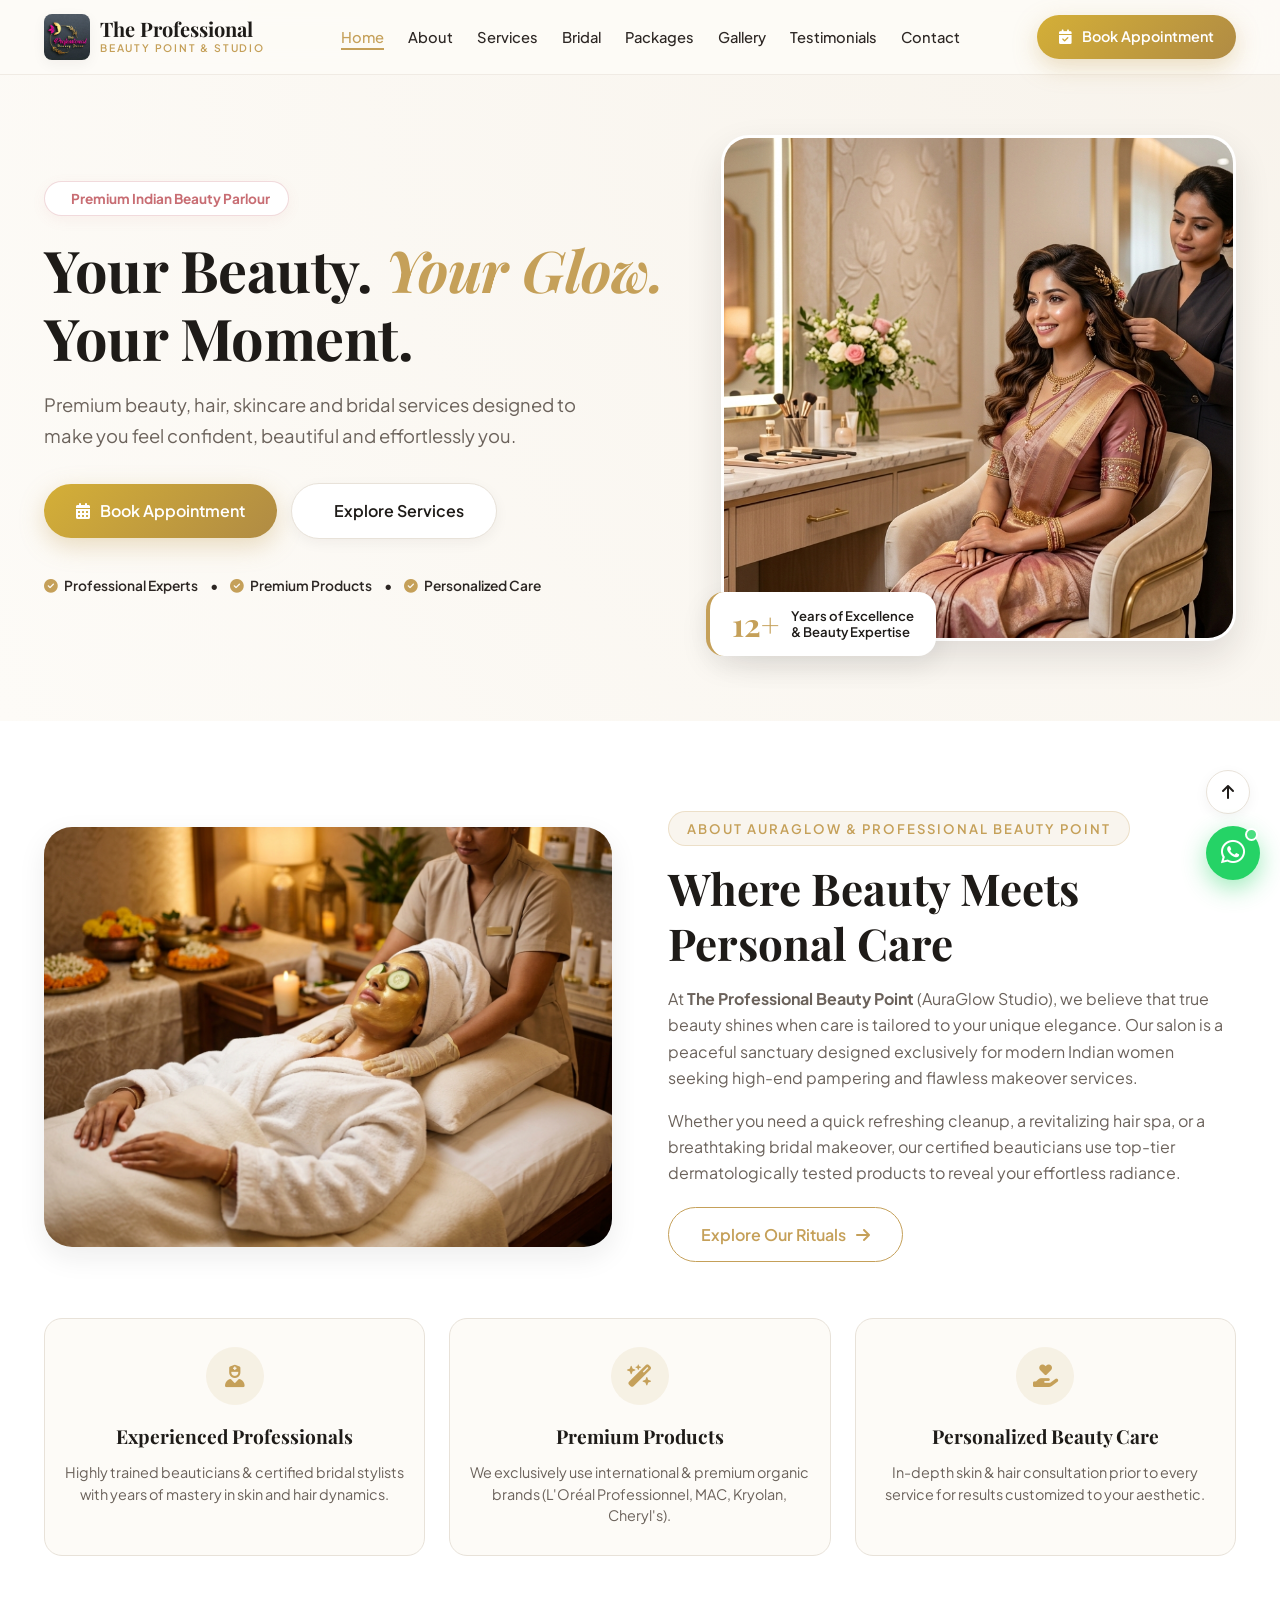
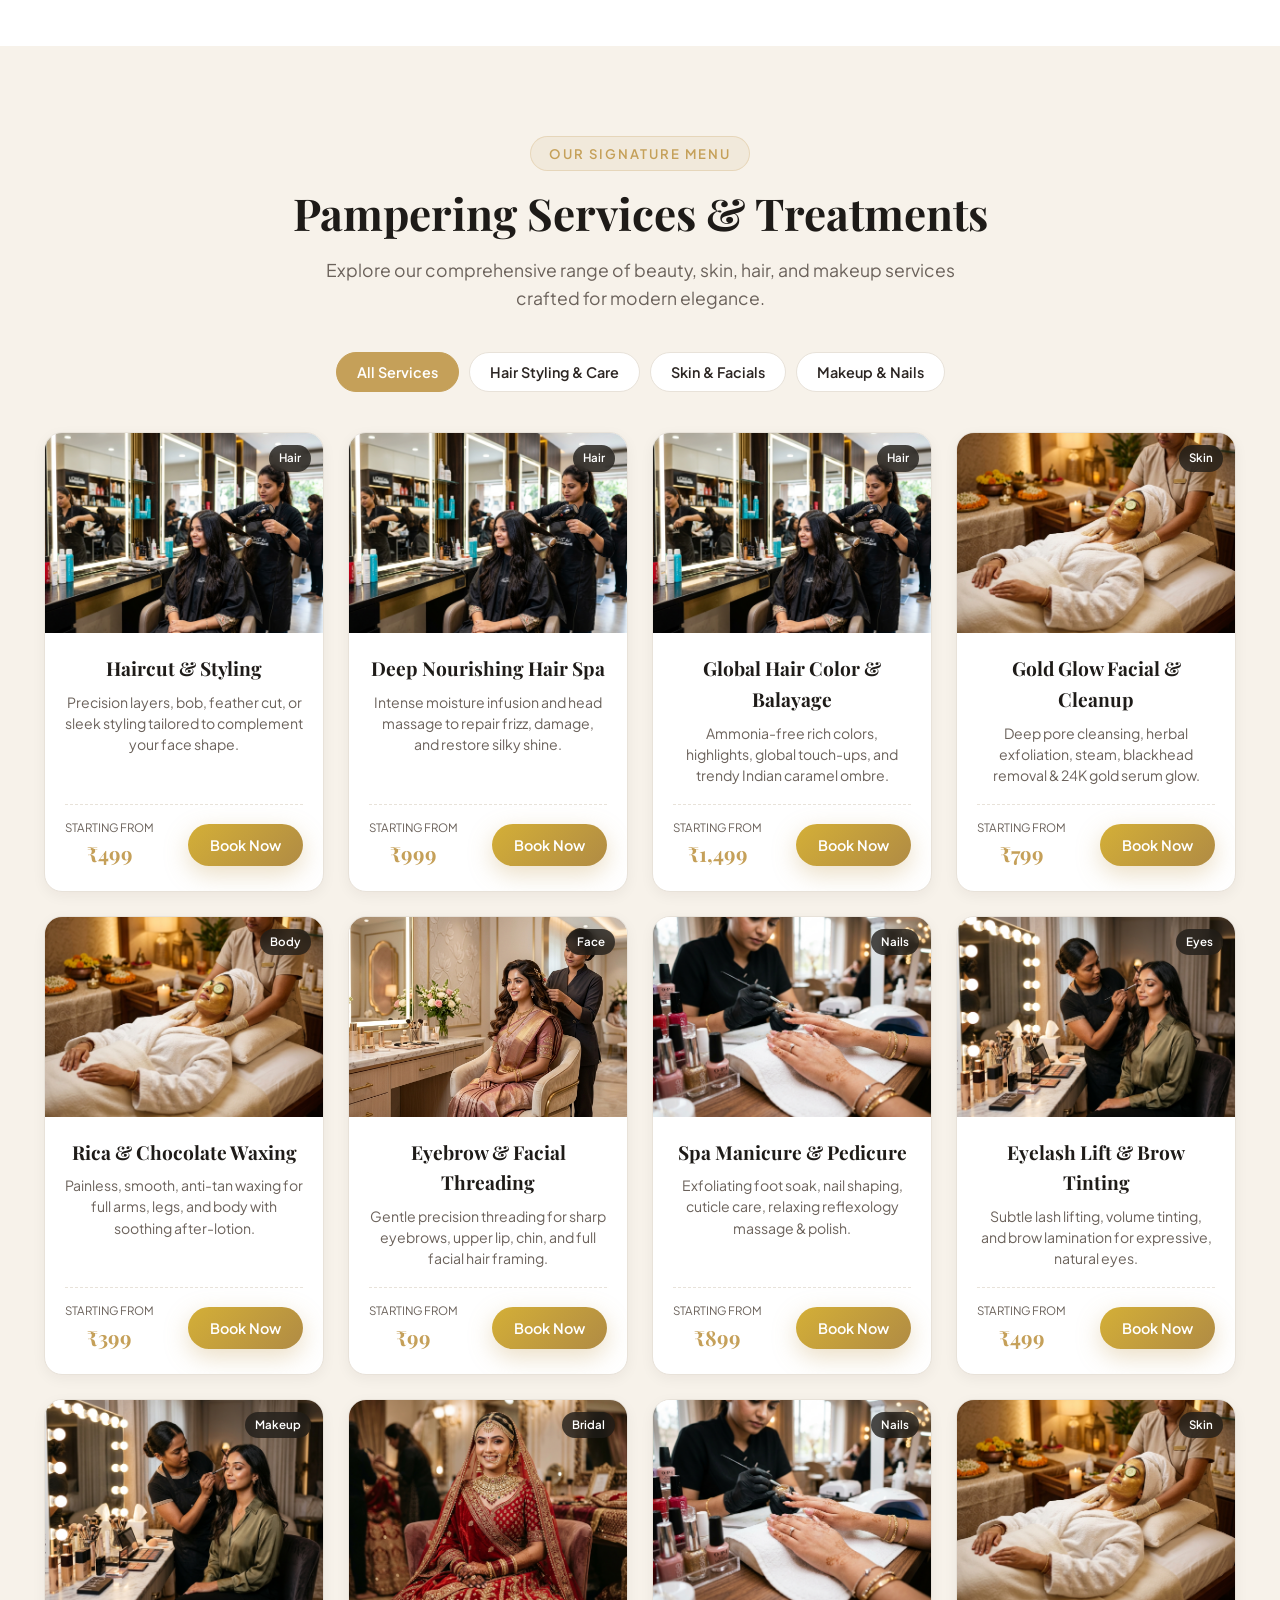
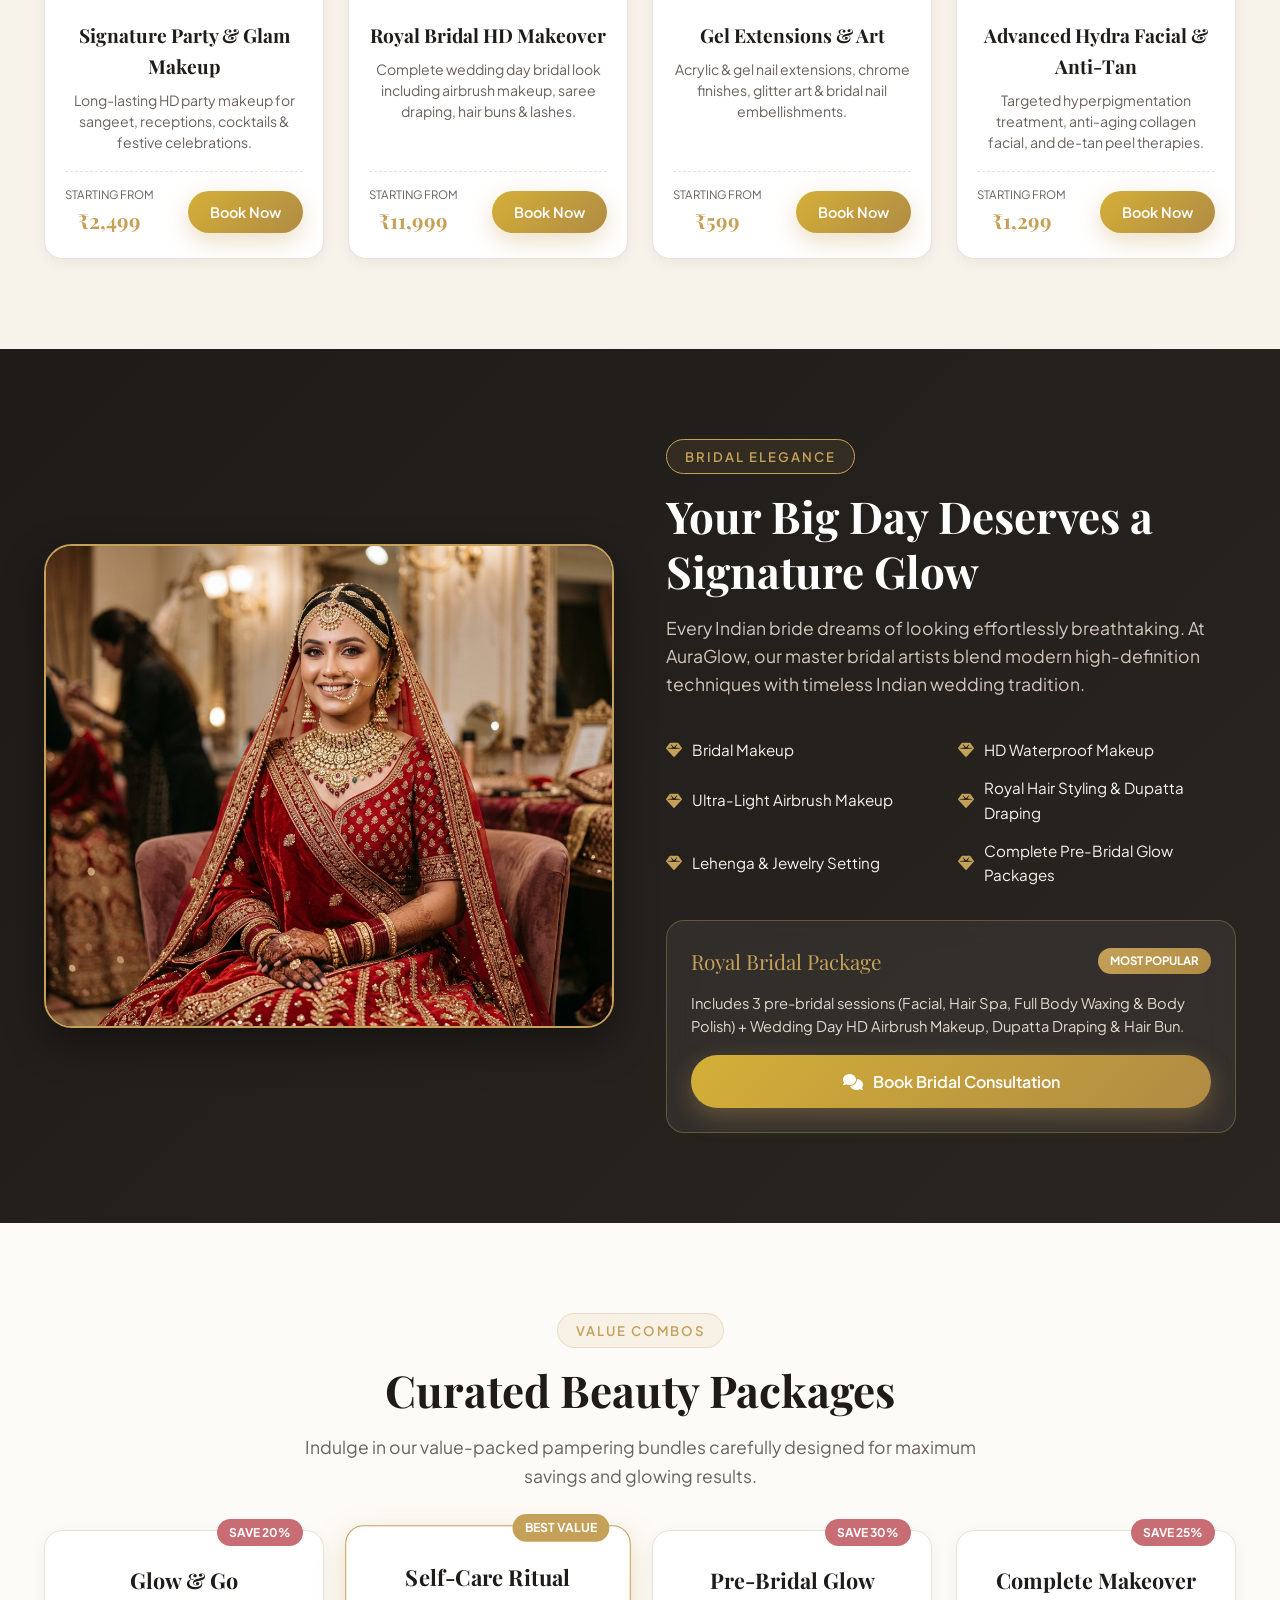
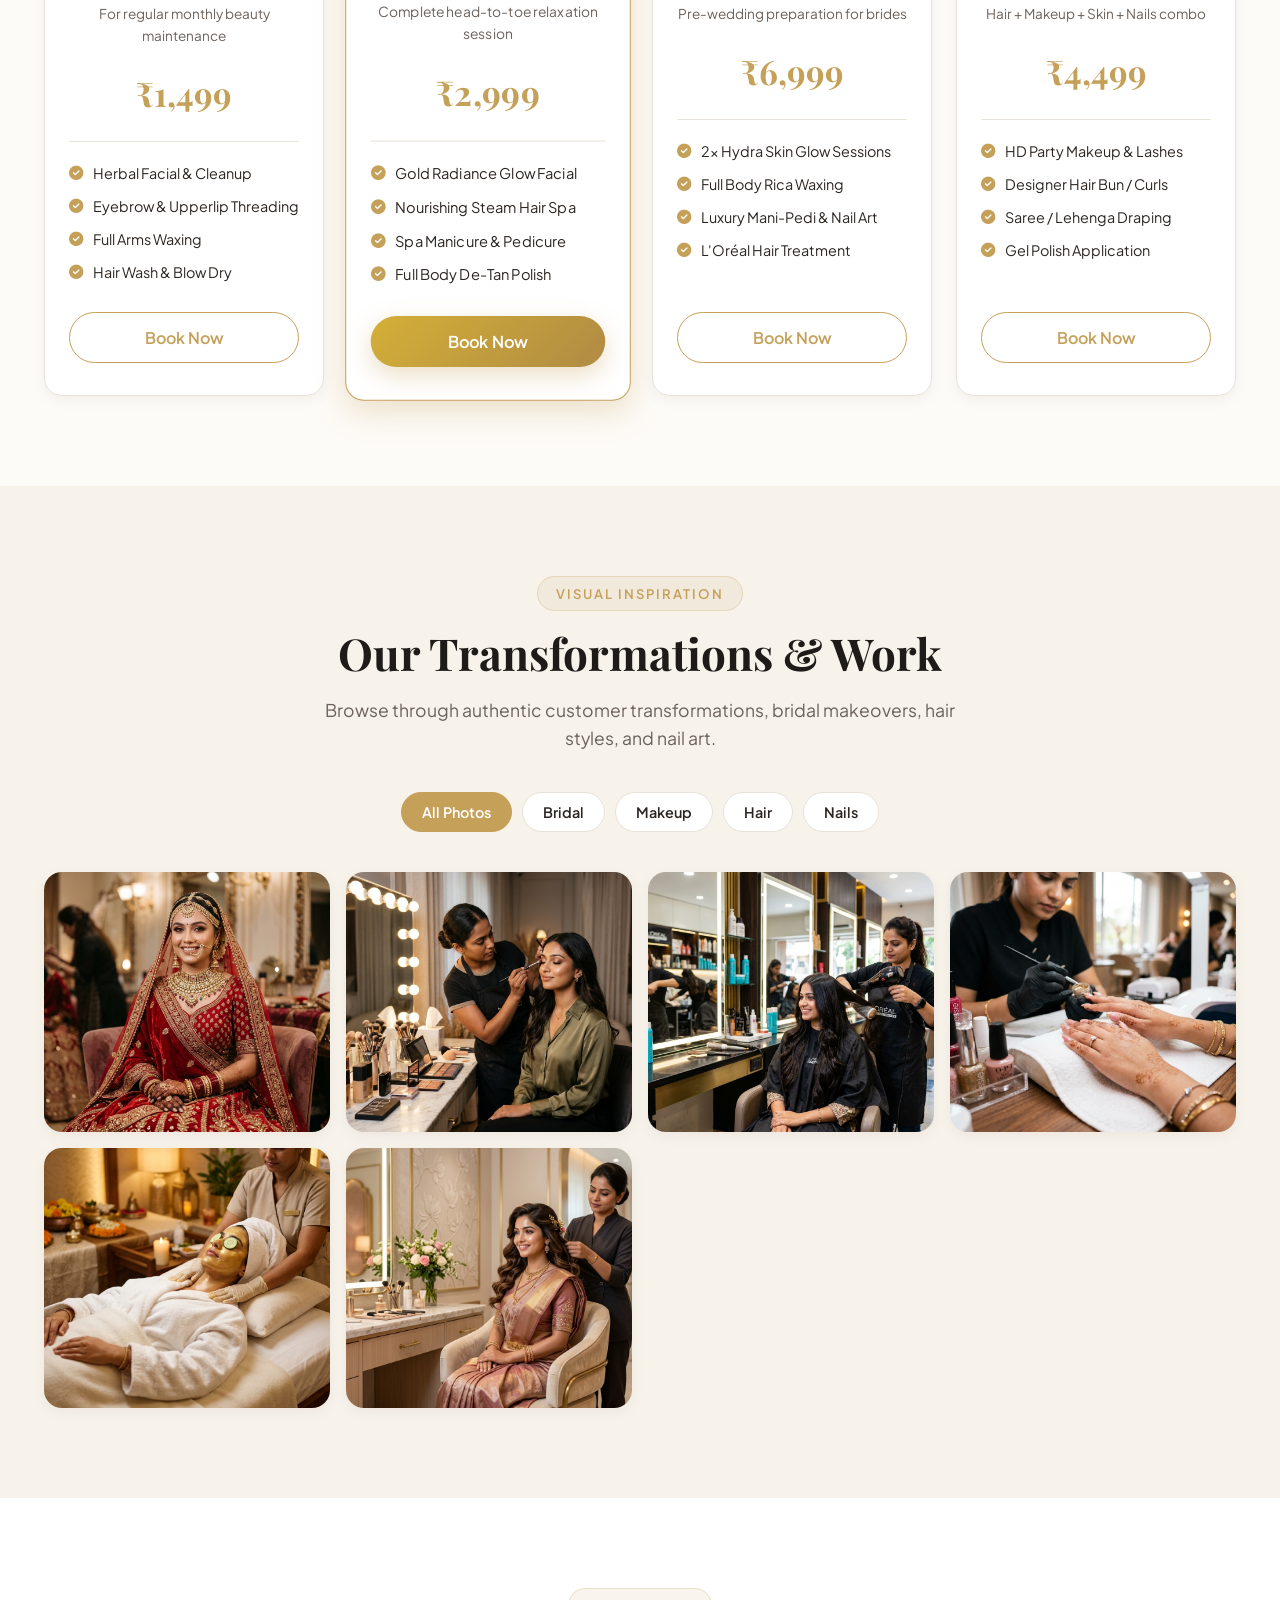
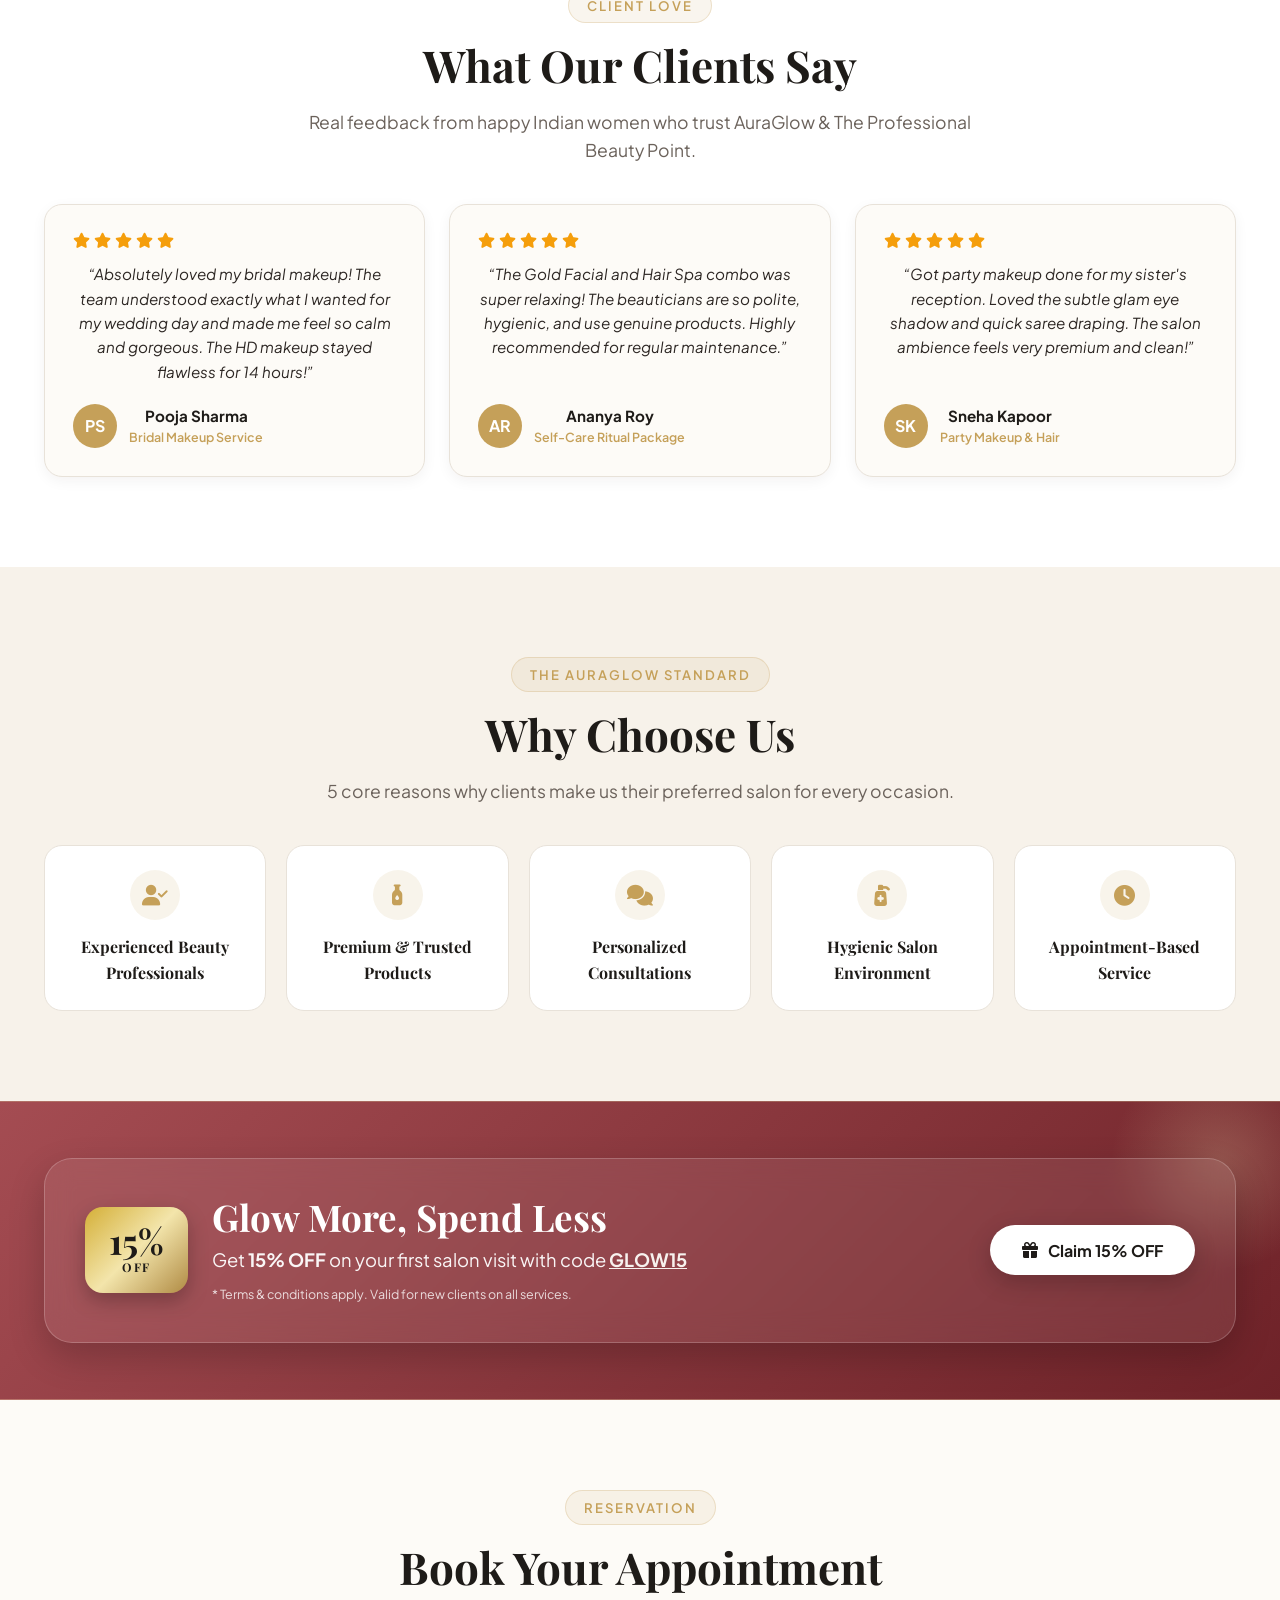
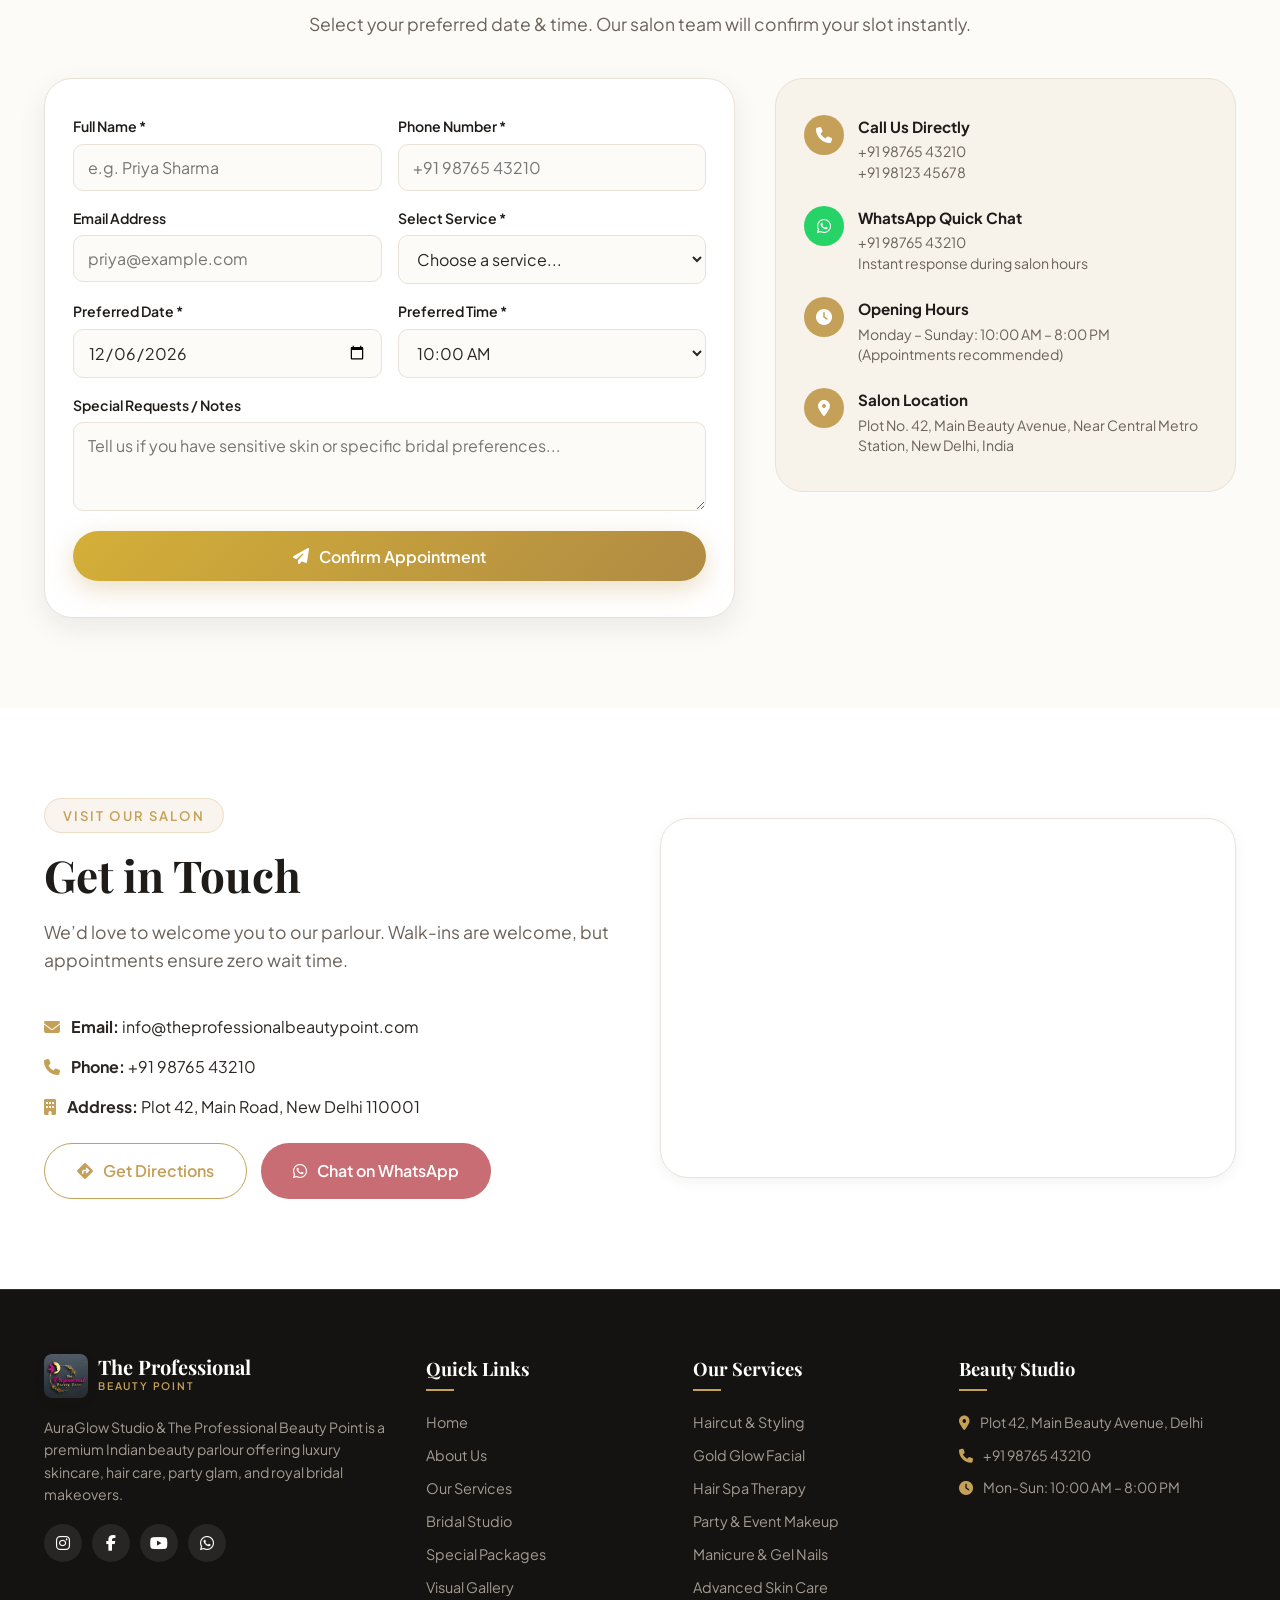
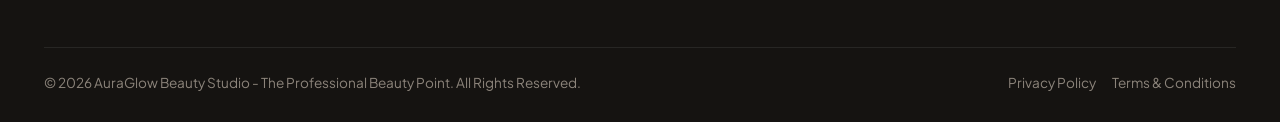
==== index.html @ 7eec75c8 "first commit" ====
<!DOCTYPE html>
<html lang="en">
<head>
  <meta charset="UTF-8">
  <meta name="viewport" content="width=device-width, initial-scale=1.0, maximum-scale=5.0">
  <title>AuraGlow | The Professional Beauty Point - Premium Indian Beauty Parlour & Salon</title>
  <meta name="description" content="AuraGlow Beauty Studio - The Professional Beauty Point offers luxury hair, skin, facial, makeup, and bridal beauty services for Indian women. Book your appointment today.">
  
  <!-- Favicon -->
  <link rel="icon" type="image/jpeg" href="assets/images/logo.jpg">
  
  <!-- FontAwesome Icons -->
  <link rel="stylesheet" href="https://cdnjs.cloudflare.com/ajax/libs/font-awesome/6.4.0/css/all.min.css">
  
  <!-- Custom Stylesheet -->
  <link rel="stylesheet" href="css/style.css">
</head>
<body>

  <!-- ==========================================================================
       HEADER & NAVIGATION
       ========================================================================== -->
  <header class="header">
    <div class="container navbar">
      <!-- Brand Logo & Title -->
      <a href="#home" class="brand-logo-wrapper">
        <img src="assets/images/logo.jpg" alt="The Professional Beauty Point Logo" class="logo-img">
        <div class="brand-text">
          <span class="brand-title">The Professional</span>
          <span class="brand-subtitle">BEAUTY POINT & STUDIO</span>
        </div>
      </a>

      <!-- Desktop Nav Links -->
      <nav>
        <ul class="nav-links">
          <li><a href="#home" class="nav-link active">Home</a></li>
          <li><a href="#about" class="nav-link">About</a></li>
          <li><a href="#services" class="nav-link">Services</a></li>
          <li><a href="#bridal" class="nav-link">Bridal</a></li>
          <li><a href="#packages" class="nav-link">Packages</a></li>
          <li><a href="#gallery" class="nav-link">Gallery</a></li>
          <li><a href="#testimonials" class="nav-link">Testimonials</a></li>
          <li><a href="#contact" class="nav-link">Contact</a></li>
        </ul>
      </nav>

      <!-- Primary CTA Button -->
      <div class="header-cta">
        <a href="#booking" class="btn btn-primary btn-sm">
          <i class="fa-solid fa-calendar-check"></i> Book Appointment
        </a>
      </div>

      <!-- Hamburger Button (Mobile) -->
      <button class="hamburger-btn" aria-label="Toggle Navigation">
        <i class="fa-solid fa-bars"></i>
      </button>
    </div>
  </header>

  <!-- Mobile Navigation Drawer -->
  <div class="mobile-nav-overlay"></div>
  <div class="mobile-nav-drawer">
    <div>
      <div class="mobile-drawer-header">
        <div class="brand-logo-wrapper">
          <img src="assets/images/logo.jpg" alt="Logo" class="logo-img" style="height: 38px;">
          <div class="brand-text">
            <span class="brand-title" style="font-size: 1.1rem;">The Professional</span>
            <span class="brand-subtitle">BEAUTY POINT</span>
          </div>
        </div>
        <button class="mobile-close-btn">&times;</button>
      </div>

      <nav class="mobile-nav-links">
        <a href="#home" class="mobile-nav-link"><i class="fa-solid fa-house"></i> Home</a>
        <a href="#about" class="mobile-nav-link"><i class="fa-solid fa-heart"></i> About Us</a>
        <a href="#services" class="mobile-nav-link"><i class="fa-solid fa-spa"></i> Services</a>
        <a href="#bridal" class="mobile-nav-link"><i class="fa-solid fa-crown"></i> Bridal Studio</a>
        <a href="#packages" class="mobile-nav-link"><i class="fa-solid fa-gift"></i> Packages</a>
        <a href="#gallery" class="mobile-nav-link"><i class="fa-solid fa-images"></i> Gallery</a>
        <a href="#testimonials" class="mobile-nav-link"><i class="fa-solid fa-star"></i> Reviews</a>
        <a href="#contact" class="mobile-nav-link"><i class="fa-solid fa-location-dot"></i> Contact Us</a>
      </nav>
    </div>

    <div style="margin-top: 24px;">
      <a href="#booking" class="btn btn-primary btn-full">
        <i class="fa-solid fa-calendar-check"></i> Book Appointment
      </a>
    </div>
  </div>

  <!-- ==========================================================================
       HERO BANNER SECTION (LUXURY MOBILE OPTIMIZED)
       ========================================================================== -->
  <section id="home" class="hero-section">
    <div class="container">
      <div class="hero-grid">
        <div class="hero-content">
          <div class="hero-badge">
            <i class="fa-solid fa-sparkles"></i> Premium Indian Beauty Parlour
          </div>
          <h1 class="hero-title">
            Your Beauty. <span>Your Glow.</span> Your Moment.
          </h1>
          <p class="hero-subheading">
            Premium beauty, hair, skincare and bridal services designed to make you feel confident, beautiful and effortlessly you.
          </p>
          
          <div class="hero-cta-group">
            <a href="#booking" class="btn btn-primary">
              <i class="fa-solid fa-calendar-alt"></i> Book Appointment
            </a>
            <a href="#services" class="btn btn-secondary">
              <i class="fa-solid fa-sparkles"></i> Explore Services
            </a>
          </div>

          <div class="trust-line">
            <span><i class="fa-solid fa-circle-check trust-icon"></i> Professional Experts</span>
            <span class="dot-separator">•</span>
            <span><i class="fa-solid fa-circle-check trust-icon"></i> Premium Products</span>
            <span class="dot-separator">•</span>
            <span><i class="fa-solid fa-circle-check trust-icon"></i> Personalized Care</span>
          </div>
        </div>

        <div class="hero-image-wrapper">
          <div class="hero-img-card">
            <img src="assets/images/hero-bg.jpg" alt="Indian Beauty Studio Salon Treatment">
          </div>
          <div class="floating-experience-badge">
            <span class="exp-number">12+</span>
            <span class="exp-text">Years of Excellence<br>& Beauty Expertise</span>
          </div>
        </div>
      </div>
    </div>
  </section>

  <!-- ==========================================================================
       ABOUT SECTION
       ========================================================================== -->
  <section id="about" class="about-section section-padding">
    <div class="container">
      <div class="about-grid">
        <div class="about-img-box">
          <img src="assets/images/service-facial.jpg" alt="AuraGlow Beauty Treatment">
        </div>
        <div class="about-content">
          <span class="section-tag">About AuraGlow & Professional Beauty Point</span>
          <h2 class="section-title">Where Beauty Meets Personal Care</h2>
          <p>
            At <strong>The Professional Beauty Point</strong> (AuraGlow Studio), we believe that true beauty shines when care is tailored to your unique elegance. Our salon is a peaceful sanctuary designed exclusively for modern Indian women seeking high-end pampering and flawless makeover services.
          </p>
          <p>
            Whether you need a quick refreshing cleanup, a revitalizing hair spa, or a breathtaking bridal makeover, our certified beauticians use top-tier dermatologically tested products to reveal your effortless radiance.
          </p>
          <div style="margin-top: 20px;">
            <a href="#services" class="btn btn-outline-gold">
              Explore Our Rituals <i class="fa-solid fa-arrow-right"></i>
            </a>
          </div>
        </div>
      </div>

      <!-- 3 Feature Cards -->
      <div class="feature-cards-grid">
        <div class="feature-card">
          <div class="feature-icon-wrapper">
            <i class="fa-solid fa-user-nurse"></i>
          </div>
          <h3>Experienced Professionals</h3>
          <p>Highly trained beauticians & certified bridal stylists with years of mastery in skin and hair dynamics.</p>
        </div>

        <div class="feature-card">
          <div class="feature-icon-wrapper">
            <i class="fa-solid fa-wand-magic-sparkles"></i>
          </div>
          <h3>Premium Products</h3>
          <p>We exclusively use international & premium organic brands (L'Oréal Professionnel, MAC, Kryolan, Cheryl's).</p>
        </div>

        <div class="feature-card">
          <div class="feature-icon-wrapper">
            <i class="fa-solid fa-hand-holding-heart"></i>
          </div>
          <h3>Personalized Beauty Care</h3>
          <p>In-depth skin & hair consultation prior to every service for results customized to your aesthetic.</p>
        </div>
      </div>
    </div>
  </section>

  <!-- ==========================================================================
       SERVICES SECTION
       ========================================================================== -->
  <section id="services" class="services-section section-padding">
    <div class="container text-center">
      <span class="section-tag">Our Signature Menu</span>
      <h2 class="section-title">Pampering Services & Treatments</h2>
      <p class="section-subtitle">
        Explore our comprehensive range of beauty, skin, hair, and makeup services crafted for modern elegance.
      </p>

      <!-- Category Filter Buttons -->
      <div class="filter-tab-bar">
        <button class="filter-btn active" data-filter="all">All Services</button>
        <button class="filter-btn" data-filter="hair">Hair Styling & Care</button>
        <button class="filter-btn" data-filter="skin">Skin & Facials</button>
        <button class="filter-btn" data-filter="makeup">Makeup & Nails</button>
      </div>

      <!-- Services Grid -->
      <div class="services-grid">
        <!-- 1. Haircut & Styling -->
        <div class="service-card" data-category="hair">
          <div class="service-img-wrapper">
            <img src="assets/images/service-hair.jpg" alt="Haircut & Styling">
            <span class="service-tag-badge">Hair</span>
          </div>
          <div class="service-content">
            <h3 class="service-title">Haircut & Styling</h3>
            <p class="service-desc">Precision layers, bob, feather cut, or sleek styling tailored to complement your face shape.</p>
            <div class="service-footer">
              <div class="service-price">
                <span class="price-label">Starting From</span>
                <span class="price-val">₹499</span>
              </div>
              <button class="btn btn-primary btn-sm service-book-btn" data-service-name="Haircut & Styling">Book Now</button>
            </div>
          </div>
        </div>

        <!-- 2. Hair Spa -->
        <div class="service-card" data-category="hair">
          <div class="service-img-wrapper">
            <img src="assets/images/service-hair.jpg" alt="Hair Spa">
            <span class="service-tag-badge">Hair</span>
          </div>
          <div class="service-content">
            <h3 class="service-title">Deep Nourishing Hair Spa</h3>
            <p class="service-desc">Intense moisture infusion and head massage to repair frizz, damage, and restore silky shine.</p>
            <div class="service-footer">
              <div class="service-price">
                <span class="price-label">Starting From</span>
                <span class="price-val">₹999</span>
              </div>
              <button class="btn btn-primary btn-sm service-book-btn" data-service-name="Hair Spa">Book Now</button>
            </div>
          </div>
        </div>

        <!-- 3. Hair Color -->
        <div class="service-card" data-category="hair">
          <div class="service-img-wrapper">
            <img src="assets/images/service-hair.jpg" alt="Hair Color">
            <span class="service-tag-badge">Hair</span>
          </div>
          <div class="service-content">
            <h3 class="service-title">Global Hair Color & Balayage</h3>
            <p class="service-desc">Ammonia-free rich colors, highlights, global touch-ups, and trendy Indian caramel ombre.</p>
            <div class="service-footer">
              <div class="service-price">
                <span class="price-label">Starting From</span>
                <span class="price-val">₹1,499</span>
              </div>
              <button class="btn btn-primary btn-sm service-book-btn" data-service-name="Hair Color">Book Now</button>
            </div>
          </div>
        </div>

        <!-- 4. Facial & Cleanup -->
        <div class="service-card" data-category="skin">
          <div class="service-img-wrapper">
            <img src="assets/images/service-facial.jpg" alt="Facial & Cleanup">
            <span class="service-tag-badge">Skin</span>
          </div>
          <div class="service-content">
            <h3 class="service-title">Gold Glow Facial & Cleanup</h3>
            <p class="service-desc">Deep pore cleansing, herbal exfoliation, steam, blackhead removal & 24K gold serum glow.</p>
            <div class="service-footer">
              <div class="service-price">
                <span class="price-label">Starting From</span>
                <span class="price-val">₹799</span>
              </div>
              <button class="btn btn-primary btn-sm service-book-btn" data-service-name="Facial & Cleanup">Book Now</button>
            </div>
          </div>
        </div>

        <!-- 5. Waxing -->
        <div class="service-card" data-category="skin">
          <div class="service-img-wrapper">
            <img src="assets/images/service-facial.jpg" alt="Smooth Waxing">
            <span class="service-tag-badge">Body</span>
          </div>
          <div class="service-content">
            <h3 class="service-title">Rica & Chocolate Waxing</h3>
            <p class="service-desc">Painless, smooth, anti-tan waxing for full arms, legs, and body with soothing after-lotion.</p>
            <div class="service-footer">
              <div class="service-price">
                <span class="price-label">Starting From</span>
                <span class="price-val">₹399</span>
              </div>
              <button class="btn btn-primary btn-sm service-book-btn" data-service-name="Waxing">Book Now</button>
            </div>
          </div>
        </div>

        <!-- 6. Threading -->
        <div class="service-card" data-category="skin">
          <div class="service-img-wrapper">
            <img src="assets/images/hero-bg.jpg" alt="Eyebrow Threading">
            <span class="service-tag-badge">Face</span>
          </div>
          <div class="service-content">
            <h3 class="service-title">Eyebrow & Facial Threading</h3>
            <p class="service-desc">Gentle precision threading for sharp eyebrows, upper lip, chin, and full facial hair framing.</p>
            <div class="service-footer">
              <div class="service-price">
                <span class="price-label">Starting From</span>
                <span class="price-val">₹99</span>
              </div>
              <button class="btn btn-primary btn-sm service-book-btn" data-service-name="Threading">Book Now</button>
            </div>
          </div>
        </div>

        <!-- 7. Manicure & Pedicure -->
        <div class="service-card" data-category="makeup">
          <div class="service-img-wrapper">
            <img src="assets/images/service-nails.jpg" alt="Manicure & Pedicure">
            <span class="service-tag-badge">Nails</span>
          </div>
          <div class="service-content">
            <h3 class="service-title">Spa Manicure & Pedicure</h3>
            <p class="service-desc">Exfoliating foot soak, nail shaping, cuticle care, relaxing reflexology massage & polish.</p>
            <div class="service-footer">
              <div class="service-price">
                <span class="price-label">Starting From</span>
                <span class="price-val">₹899</span>
              </div>
              <button class="btn btn-primary btn-sm service-book-btn" data-service-name="Manicure & Pedicure">Book Now</button>
            </div>
          </div>
        </div>

        <!-- 8. Eyelash & Brow Services -->
        <div class="service-card" data-category="makeup">
          <div class="service-img-wrapper">
            <img src="assets/images/service-makeup.jpg" alt="Eyelash & Brow Services">
            <span class="service-tag-badge">Eyes</span>
          </div>
          <div class="service-content">
            <h3 class="service-title">Eyelash Lift & Brow Tinting</h3>
            <p class="service-desc">Subtle lash lifting, volume tinting, and brow lamination for expressive, natural eyes.</p>
            <div class="service-footer">
              <div class="service-price">
                <span class="price-label">Starting From</span>
                <span class="price-val">₹499</span>
              </div>
              <button class="btn btn-primary btn-sm service-book-btn" data-service-name="Eyelash & Brow Services">Book Now</button>
            </div>
          </div>
        </div>

        <!-- 9. Party Makeup -->
        <div class="service-card" data-category="makeup">
          <div class="service-img-wrapper">
            <img src="assets/images/service-makeup.jpg" alt="Party Makeup">
            <span class="service-tag-badge">Makeup</span>
          </div>
          <div class="service-content">
            <h3 class="service-title">Signature Party & Glam Makeup</h3>
            <p class="service-desc">Long-lasting HD party makeup for sangeet, receptions, cocktails & festive celebrations.</p>
            <div class="service-footer">
              <div class="service-price">
                <span class="price-label">Starting From</span>
                <span class="price-val">₹2,499</span>
              </div>
              <button class="btn btn-primary btn-sm service-book-btn" data-service-name="Party Makeup">Book Now</button>
            </div>
          </div>
        </div>

        <!-- 10. Bridal Makeup -->
        <div class="service-card" data-category="makeup">
          <div class="service-img-wrapper">
            <img src="assets/images/bridal-main.jpg" alt="Bridal Makeup">
            <span class="service-tag-badge">Bridal</span>
          </div>
          <div class="service-content">
            <h3 class="service-title">Royal Bridal HD Makeover</h3>
            <p class="service-desc">Complete wedding day bridal look including airbrush makeup, saree draping, hair buns & lashes.</p>
            <div class="service-footer">
              <div class="service-price">
                <span class="price-label">Starting From</span>
                <span class="price-val">₹11,999</span>
              </div>
              <button class="btn btn-primary btn-sm service-book-btn" data-service-name="Bridal Makeup">Book Now</button>
            </div>
          </div>
        </div>

        <!-- 11. Nail Care & Extensions -->
        <div class="service-card" data-category="makeup">
          <div class="service-img-wrapper">
            <img src="assets/images/service-nails.jpg" alt="Nail Extensions">
            <span class="service-tag-badge">Nails</span>
          </div>
          <div class="service-content">
            <h3 class="service-title">Gel Extensions & Art</h3>
            <p class="service-desc">Acrylic & gel nail extensions, chrome finishes, glitter art & bridal nail embellishments.</p>
            <div class="service-footer">
              <div class="service-price">
                <span class="price-label">Starting From</span>
                <span class="price-val">₹599</span>
              </div>
              <button class="btn btn-primary btn-sm service-book-btn" data-service-name="Nail Care">Book Now</button>
            </div>
          </div>
        </div>

        <!-- 12. Skin Treatments -->
        <div class="service-card" data-category="skin">
          <div class="service-img-wrapper">
            <img src="assets/images/service-facial.jpg" alt="Advanced Skin Treatments">
            <span class="service-tag-badge">Skin</span>
          </div>
          <div class="service-content">
            <h3 class="service-title">Advanced Hydra Facial & Anti-Tan</h3>
            <p class="service-desc">Targeted hyperpigmentation treatment, anti-aging collagen facial, and de-tan peel therapies.</p>
            <div class="service-footer">
              <div class="service-price">
                <span class="price-label">Starting From</span>
                <span class="price-val">₹1,299</span>
              </div>
              <button class="btn btn-primary btn-sm service-book-btn" data-service-name="Skin Treatments">Book Now</button>
            </div>
          </div>
        </div>

      </div>
    </div>
  </section>

  <!-- ==========================================================================
       BRIDAL SECTION
       ========================================================================== -->
  <section id="bridal" class="bridal-section section-padding">
    <div class="container">
      <div class="bridal-grid">
        <div class="bridal-img-wrapper">
          <img src="assets/images/bridal-main.jpg" alt="Indian Bridal Makeup Expertise">
        </div>

        <div class="bridal-content">
          <span class="section-tag" style="color: var(--champagne-gold); border-color: var(--champagne-gold);">Bridal Elegance</span>
          <h2 class="section-title">Your Big Day Deserves a Signature Glow</h2>
          <p class="section-subtitle" style="margin-left: 0; text-align: left;">
            Every Indian bride dreams of looking effortlessly breathtaking. At AuraGlow, our master bridal artists blend modern high-definition techniques with timeless Indian wedding tradition.
          </p>

          <div class="bridal-list">
            <div class="bridal-item"><i class="fa-solid fa-gem"></i> Bridal Makeup</div>
            <div class="bridal-item"><i class="fa-solid fa-gem"></i> HD Waterproof Makeup</div>
            <div class="bridal-item"><i class="fa-solid fa-gem"></i> Ultra-Light Airbrush Makeup</div>
            <div class="bridal-item"><i class="fa-solid fa-gem"></i> Royal Hair Styling & Dupatta Draping</div>
            <div class="bridal-item"><i class="fa-solid fa-gem"></i> Lehenga & Jewelry Setting</div>
            <div class="bridal-item"><i class="fa-solid fa-gem"></i> Complete Pre-Bridal Glow Packages</div>
          </div>

          <!-- Featured Royal Package Card -->
          <div class="royal-package-card">
            <div class="royal-package-header">
              <span class="royal-package-title">Royal Bridal Package</span>
              <span class="royal-badge">MOST POPULAR</span>
            </div>
            <p style="font-size: 0.92rem; color: #E2D9CF; margin-bottom: 16px;">
              Includes 3 pre-bridal sessions (Facial, Hair Spa, Full Body Waxing & Body Polish) + Wedding Day HD Airbrush Makeup, Dupatta Draping & Hair Bun.
            </p>
            <a href="#booking" class="btn btn-primary btn-full">
              <i class="fa-solid fa-comments"></i> Book Bridal Consultation
            </a>
          </div>
        </div>
      </div>
    </div>
  </section>

  <!-- ==========================================================================
       PACKAGES SECTION
       ========================================================================== -->
  <section id="packages" class="packages-section section-padding">
    <div class="container text-center">
      <span class="section-tag">Value Combos</span>
      <h2 class="section-title">Curated Beauty Packages</h2>
      <p class="section-subtitle">
        Indulge in our value-packed pampering bundles carefully designed for maximum savings and glowing results.
      </p>

      <div class="packages-grid">
        <!-- Package 1: Glow & Go -->
        <div class="package-card">
          <span class="savings-badge">SAVE 20%</span>
          <h3 class="package-name">Glow & Go</h3>
          <p class="package-subtitle">For regular monthly beauty maintenance</p>
          <div class="package-price-box">
            <span class="pkg-price">₹1,499</span>
          </div>
          <ul class="package-features-list">
            <li class="package-feature-item"><i class="fa-solid fa-check-circle"></i> Herbal Facial & Cleanup</li>
            <li class="package-feature-item"><i class="fa-solid fa-check-circle"></i> Eyebrow & Upperlip Threading</li>
            <li class="package-feature-item"><i class="fa-solid fa-check-circle"></i> Full Arms Waxing</li>
            <li class="package-feature-item"><i class="fa-solid fa-check-circle"></i> Hair Wash & Blow Dry</li>
          </ul>
          <button class="btn btn-outline-gold btn-full package-book-btn" data-service-name="Glow & Go Package">Book Now</button>
        </div>

        <!-- Package 2: Self-Care Ritual (Featured) -->
        <div class="package-card featured">
          <span class="savings-badge" style="background: var(--champagne-gold);">BEST VALUE</span>
          <h3 class="package-name">Self-Care Ritual</h3>
          <p class="package-subtitle">Complete head-to-toe relaxation session</p>
          <div class="package-price-box">
            <span class="pkg-price">₹2,999</span>
          </div>
          <ul class="package-features-list">
            <li class="package-feature-item"><i class="fa-solid fa-check-circle"></i> Gold Radiance Glow Facial</li>
            <li class="package-feature-item"><i class="fa-solid fa-check-circle"></i> Nourishing Steam Hair Spa</li>
            <li class="package-feature-item"><i class="fa-solid fa-check-circle"></i> Spa Manicure & Pedicure</li>
            <li class="package-feature-item"><i class="fa-solid fa-check-circle"></i> Full Body De-Tan Polish</li>
          </ul>
          <button class="btn btn-primary btn-full package-book-btn" data-service-name="Self-Care Ritual Package">Book Now</button>
        </div>

        <!-- Package 3: Bridal Glow -->
        <div class="package-card">
          <span class="savings-badge">SAVE 30%</span>
          <h3 class="package-name">Pre-Bridal Glow</h3>
          <p class="package-subtitle">Pre-wedding preparation for brides</p>
          <div class="package-price-box">
            <span class="pkg-price">₹6,999</span>
          </div>
          <ul class="package-features-list">
            <li class="package-feature-item"><i class="fa-solid fa-check-circle"></i> 2x Hydra Skin Glow Sessions</li>
            <li class="package-feature-item"><i class="fa-solid fa-check-circle"></i> Full Body Rica Waxing</li>
            <li class="package-feature-item"><i class="fa-solid fa-check-circle"></i> Luxury Mani-Pedi & Nail Art</li>
            <li class="package-feature-item"><i class="fa-solid fa-check-circle"></i> L'Oréal Hair Treatment</li>
          </ul>
          <button class="btn btn-outline-gold btn-full package-book-btn" data-service-name="Pre-Bridal Glow Package">Book Now</button>
        </div>

        <!-- Package 4: Complete Makeover -->
        <div class="package-card">
          <span class="savings-badge">SAVE 25%</span>
          <h3 class="package-name">Complete Makeover</h3>
          <p class="package-subtitle">Hair + Makeup + Skin + Nails combo</p>
          <div class="package-price-box">
            <span class="pkg-price">₹4,499</span>
          </div>
          <ul class="package-features-list">
            <li class="package-feature-item"><i class="fa-solid fa-check-circle"></i> HD Party Makeup & Lashes</li>
            <li class="package-feature-item"><i class="fa-solid fa-check-circle"></i> Designer Hair Bun / Curls</li>
            <li class="package-feature-item"><i class="fa-solid fa-check-circle"></i> Saree / Lehenga Draping</li>
            <li class="package-feature-item"><i class="fa-solid fa-check-circle"></i> Gel Polish Application</li>
          </ul>
          <button class="btn btn-outline-gold btn-full package-book-btn" data-service-name="Complete Makeover Package">Book Now</button>
        </div>
      </div>
    </div>
  </section>

  <!-- ==========================================================================
       GALLERY SECTION
       ========================================================================== -->
  <section id="gallery" class="gallery-section section-padding">
    <div class="container text-center">
      <span class="section-tag">Visual Inspiration</span>
      <h2 class="section-title">Our Transformations & Work</h2>
      <p class="section-subtitle">
        Browse through authentic customer transformations, bridal makeovers, hair styles, and nail art.
      </p>

      <div class="filter-tab-bar">
        <button class="filter-btn active" data-filter="all">All Photos</button>
        <button class="filter-btn" data-filter="bridal">Bridal</button>
        <button class="filter-btn" data-filter="makeup">Makeup</button>
        <button class="filter-btn" data-filter="hair">Hair</button>
        <button class="filter-btn" data-filter="nails">Nails</button>
      </div>

      <div class="gallery-grid">
        <!-- Gallery 1 -->
        <div class="gallery-item" data-category="bridal">
          <img src="assets/images/bridal-main.jpg" alt="Royal Indian Bride">
          <div class="gallery-overlay">
            <span class="gallery-cat">Bridal</span>
            <h4 class="gallery-title">Royal Crimson Lehenga Bride</h4>
          </div>
        </div>

        <!-- Gallery 2 -->
        <div class="gallery-item" data-category="makeup">
          <img src="assets/images/service-makeup.jpg" alt="Party Glam Makeup">
          <div class="gallery-overlay">
            <span class="gallery-cat">Makeup</span>
            <h4 class="gallery-title">Soft Smokey Eye Party Glam</h4>
          </div>
        </div>

        <!-- Gallery 3 -->
        <div class="gallery-item" data-category="hair">
          <img src="assets/images/service-hair.jpg" alt="Glossy Hair Blowdry">
          <div class="gallery-overlay">
            <span class="gallery-cat">Hair</span>
            <h4 class="gallery-title">Volume Blow-Dry & Soft Curls</h4>
          </div>
        </div>

        <!-- Gallery 4 -->
        <div class="gallery-item" data-category="nails">
          <img src="assets/images/service-nails.jpg" alt="Bridal Gel Nails">
          <div class="gallery-overlay">
            <span class="gallery-cat">Nails</span>
            <h4 class="gallery-title">Pink Rose Gel Nail Art</h4>
          </div>
        </div>

        <!-- Gallery 5 -->
        <div class="gallery-item" data-category="skin">
          <img src="assets/images/service-facial.jpg" alt="24K Gold Facial Glow">
          <div class="gallery-overlay">
            <span class="gallery-cat">Skin</span>
            <h4 class="gallery-title">Gold Glow Herbal Facial</h4>
          </div>
        </div>

        <!-- Gallery 6 -->
        <div class="gallery-item" data-category="bridal">
          <img src="assets/images/hero-bg.jpg" alt="Pre-Bridal Hair & Makeup">
          <div class="gallery-overlay">
            <span class="gallery-cat">Bridal</span>
            <h4 class="gallery-title">Sangeet Event Hair Styling</h4>
          </div>
        </div>
      </div>
    </div>
  </section>

  <!-- Lightbox Modal Container -->
  <div class="lightbox-modal">
    <div class="lightbox-content">
      <button class="lightbox-close">&times;</button>
      <img src="" alt="Gallery Preview" class="lightbox-img">
      <div class="lightbox-caption"></div>
    </div>
  </div>

  <!-- ==========================================================================
       TESTIMONIALS SECTION
       ========================================================================== -->
  <section id="testimonials" class="testimonials-section section-padding">
    <div class="container text-center">
      <span class="section-tag">Client Love</span>
      <h2 class="section-title">What Our Clients Say</h2>
      <p class="section-subtitle">
        Real feedback from happy Indian women who trust AuraGlow & The Professional Beauty Point.
      </p>

      <div class="testimonials-grid">
        <!-- Review 1 -->
        <div class="testimonial-card">
          <div>
            <div class="stars-row">
              <i class="fa-solid fa-star"></i><i class="fa-solid fa-star"></i><i class="fa-solid fa-star"></i><i class="fa-solid fa-star"></i><i class="fa-solid fa-star"></i>
            </div>
            <p class="testimonial-quote">
              “Absolutely loved my bridal makeup! The team understood exactly what I wanted for my wedding day and made me feel so calm and gorgeous. The HD makeup stayed flawless for 14 hours!”
            </p>
          </div>
          <div class="client-info-row">
            <div class="client-avatar">PS</div>
            <div class="client-details">
              <h4>Pooja Sharma</h4>
              <p>Bridal Makeup Service</p>
            </div>
          </div>
        </div>

        <!-- Review 2 -->
        <div class="testimonial-card">
          <div>
            <div class="stars-row">
              <i class="fa-solid fa-star"></i><i class="fa-solid fa-star"></i><i class="fa-solid fa-star"></i><i class="fa-solid fa-star"></i><i class="fa-solid fa-star"></i>
            </div>
            <p class="testimonial-quote">
              “The Gold Facial and Hair Spa combo was super relaxing! The beauticians are so polite, hygienic, and use genuine products. Highly recommended for regular maintenance.”
            </p>
          </div>
          <div class="client-info-row">
            <div class="client-avatar">AR</div>
            <div class="client-details">
              <h4>Ananya Roy</h4>
              <p>Self-Care Ritual Package</p>
            </div>
          </div>
        </div>

        <!-- Review 3 -->
        <div class="testimonial-card">
          <div>
            <div class="stars-row">
              <i class="fa-solid fa-star"></i><i class="fa-solid fa-star"></i><i class="fa-solid fa-star"></i><i class="fa-solid fa-star"></i><i class="fa-solid fa-star"></i>
            </div>
            <p class="testimonial-quote">
              “Got party makeup done for my sister's reception. Loved the subtle glam eye shadow and quick saree draping. The salon ambience feels very premium and clean!”
            </p>
          </div>
          <div class="client-info-row">
            <div class="client-avatar">SK</div>
            <div class="client-details">
              <h4>Sneha Kapoor</h4>
              <p>Party Makeup & Hair</p>
            </div>
          </div>
        </div>
      </div>
    </div>
  </section>

  <!-- ==========================================================================
       WHY CHOOSE US SECTION
       ========================================================================== -->
  <section class="why-section section-padding">
    <div class="container text-center">
      <span class="section-tag">The AuraGlow Standard</span>
      <h2 class="section-title">Why Choose Us</h2>
      <p class="section-subtitle">
        5 core reasons why clients make us their preferred salon for every occasion.
      </p>

      <div class="why-grid">
        <div class="why-card">
          <div class="why-icon"><i class="fa-solid fa-user-check"></i></div>
          <h4>Experienced Beauty Professionals</h4>
        </div>

        <div class="why-card">
          <div class="why-icon"><i class="fa-solid fa-bottle-droplet"></i></div>
          <h4>Premium & Trusted Products</h4>
        </div>

        <div class="why-card">
          <div class="why-icon"><i class="fa-solid fa-comments"></i></div>
          <h4>Personalized Consultations</h4>
        </div>

        <div class="why-card">
          <div class="why-icon"><i class="fa-solid fa-pump-medical"></i></div>
          <h4>Hygienic Salon Environment</h4>
        </div>

        <div class="why-card">
          <div class="why-icon"><i class="fa-solid fa-clock"></i></div>
          <h4>Appointment-Based Service</h4>
        </div>
      </div>
    </div>
  </section>

  <!-- ==========================================================================
       SPECIAL OFFER BANNER (LUXURY PROMO CARD DESIGN)
       ========================================================================== -->
  <section class="offer-banner-section">
    <div class="container">
      <div class="offer-card-wrapper">
        <div class="offer-left-box">
          <div class="offer-discount-badge">
            <span class="discount-num">15%</span>
            <span class="discount-txt">OFF</span>
          </div>
          <div class="offer-details">
            <h2>Glow More, Spend Less</h2>
            <p>Get <strong>15% OFF</strong> on your first salon visit with code <span style="color: #FDFBF7; font-weight: 700; text-decoration: underline;">GLOW15</span></p>
            <span class="offer-tnc">* Terms & conditions apply. Valid for new clients on all services.</span>
          </div>
        </div>
        <div>
          <button id="claimOfferBtn" class="btn offer-action-btn">
            <i class="fa-solid fa-gift"></i> Claim 15% OFF
          </button>
        </div>
      </div>
    </div>
  </section>

  <!-- ==========================================================================
       BOOK APPOINTMENT SECTION
       ========================================================================== -->
  <section id="booking" class="booking-section section-padding">
    <div class="container">
      <div class="text-center" style="margin-bottom: 40px;">
        <span class="section-tag">Reservation</span>
        <h2 class="section-title">Book Your Appointment</h2>
        <p class="section-subtitle">Select your preferred date & time. Our salon team will confirm your slot instantly.</p>
      </div>

      <div class="booking-grid">
        <!-- Interactive Form -->
        <div class="booking-form-card">
          <form id="appointmentForm">
            <div class="form-grid">
              <div class="form-group">
                <label for="fullName">Full Name *</label>
                <input type="text" id="fullName" class="form-control" placeholder="e.g. Priya Sharma" required>
              </div>

              <div class="form-group">
                <label for="phoneNumber">Phone Number *</label>
                <input type="tel" id="phoneNumber" class="form-control" placeholder="+91 98765 43210" required>
              </div>

              <div class="form-group">
                <label for="emailAddr">Email Address</label>
                <input type="email" id="emailAddr" class="form-control" placeholder="priya@example.com">
              </div>

              <div class="form-group">
                <label for="selectService">Select Service *</label>
                <select id="selectService" class="form-control" required>
                  <option value="" disabled selected>Choose a service...</option>
                  <option value="Haircut & Styling">Haircut & Styling (₹499+)</option>
                  <option value="Hair Spa">Hair Spa (₹999+)</option>
                  <option value="Hair Color">Hair Color (₹1,499+)</option>
                  <option value="Facial & Cleanup">Facial & Cleanup (₹799+)</option>
                  <option value="Waxing">Waxing (₹399+)</option>
                  <option value="Threading">Threading (₹99+)</option>
                  <option value="Manicure & Pedicure">Manicure & Pedicure (₹899+)</option>
                  <option value="Eyelash & Brow Services">Eyelash & Brow Services (₹499+)</option>
                  <option value="Party Makeup">Party Makeup (₹2,499+)</option>
                  <option value="Bridal Makeup">Bridal Makeup (₹11,999+)</option>
                  <option value="Nail Care">Nail Care & Extensions (₹599+)</option>
                  <option value="Skin Treatments">Skin Treatments (₹1,299+)</option>
                  <option value="Glow & Go Package">Glow & Go Package (₹1,499)</option>
                  <option value="Self-Care Ritual Package">Self-Care Ritual Package (₹2,999)</option>
                  <option value="Pre-Bridal Glow Package">Pre-Bridal Glow Package (₹6,999)</option>
                  <option value="Complete Makeover Package">Complete Makeover Package (₹4,499)</option>
                </select>
              </div>

              <div class="form-group">
                <label for="preferredDate">Preferred Date *</label>
                <input type="date" id="preferredDate" class="form-control" required>
              </div>

              <div class="form-group">
                <label for="preferredTime">Preferred Time *</label>
                <select id="preferredTime" class="form-control" required>
                  <option value="10:00 AM">10:00 AM</option>
                  <option value="12:00 PM">12:00 PM</option>
                  <option value="02:00 PM">02:00 PM</option>
                  <option value="04:00 PM">04:00 PM</option>
                  <option value="06:00 PM">06:00 PM</option>
                </select>
              </div>

              <div class="form-group full-width">
                <label for="bookingMessage">Special Requests / Notes</label>
                <textarea id="bookingMessage" class="form-control" rows="3" placeholder="Tell us if you have sensitive skin or specific bridal preferences..."></textarea>
              </div>
            </div>

            <div style="margin-top: 20px;">
              <button type="submit" class="btn btn-primary btn-full">
                <i class="fa-solid fa-paper-plane"></i> Confirm Appointment
              </button>
            </div>
          </form>
        </div>

        <!-- Quick Contact Info Cards -->
        <div class="booking-info-box">
          <div class="info-item">
            <div class="info-icon"><i class="fa-solid fa-phone"></i></div>
            <div class="info-details">
              <h4>Call Us Directly</h4>
              <p>+91 98765 43210<br>+91 98123 45678</p>
            </div>
          </div>

          <div class="info-item">
            <div class="info-icon" style="background: #25D366;"><i class="fa-brands fa-whatsapp"></i></div>
            <div class="info-details">
              <h4>WhatsApp Quick Chat</h4>
              <p>+91 98765 43210<br>Instant response during salon hours</p>
            </div>
          </div>

          <div class="info-item">
            <div class="info-icon"><i class="fa-solid fa-clock"></i></div>
            <div class="info-details">
              <h4>Opening Hours</h4>
              <p>Monday – Sunday: 10:00 AM – 8:00 PM<br>(Appointments recommended)</p>
            </div>
          </div>

          <div class="info-item">
            <div class="info-icon"><i class="fa-solid fa-location-dot"></i></div>
            <div class="info-details">
              <h4>Salon Location</h4>
              <p>Plot No. 42, Main Beauty Avenue, Near Central Metro Station, New Delhi, India</p>
            </div>
          </div>
        </div>
      </div>
    </div>
  </section>

  <!-- ==========================================================================
       CONTACT SECTION
       ========================================================================== -->
  <section id="contact" class="contact-section section-padding">
    <div class="container">
      <div class="contact-grid">
        <div>
          <span class="section-tag">Visit Our Salon</span>
          <h2 class="section-title">Get in Touch</h2>
          <p class="section-subtitle" style="margin-left: 0; text-align: left;">
            We’d love to welcome you to our parlour. Walk-ins are welcome, but appointments ensure zero wait time.
          </p>

          <div style="display: flex; flex-direction: column; gap: 14px; margin-bottom: 20px;">
            <p><strong><i class="fa-solid fa-envelope" style="color: var(--champagne-gold); margin-right: 8px;"></i> Email:</strong> info@theprofessionalbeautypoint.com</p>
            <p><strong><i class="fa-solid fa-phone" style="color: var(--champagne-gold); margin-right: 8px;"></i> Phone:</strong> +91 98765 43210</p>
            <p><strong><i class="fa-solid fa-building" style="color: var(--champagne-gold); margin-right: 8px;"></i> Address:</strong> Plot 42, Main Road, New Delhi 110001</p>
          </div>

          <div class="contact-action-btns">
            <a href="https://maps.google.com" target="_blank" class="btn btn-outline-gold">
              <i class="fa-solid fa-diamond-turn-right"></i> Get Directions
            </a>
            <a href="https://wa.me/919876543210" target="_blank" class="btn btn-rose">
              <i class="fa-brands fa-whatsapp"></i> Chat on WhatsApp
            </a>
          </div>
        </div>

        <!-- Google Map Embed Placeholder -->
        <div class="map-card">
          <iframe src="https://www.google.com/maps/embed?pb=!1m18!1m12!1m3!1d14008.114827184227!2d77.2090212!3d28.6139391!2m3!1f0!2f0!3f0!3m2!1i1024!2i768!4f13.1!3m3!1m2!1s0x390ce2db961be393%3A0xf6c7670c708f8101!2sConnaught%20Place%2C%20New%20Delhi%2C%20Delhi!5e0!3m2!1sen!2sin!4v1700000000000!5m2!1sen!2sin" allowfullscreen="" loading="lazy"></iframe>
        </div>
      </div>
    </div>
  </section>

  <!-- ==========================================================================
       FOOTER
       ========================================================================== -->
  <footer class="footer">
    <div class="container">
      <div class="footer-grid">
        <!-- Col 1: Brand -->
        <div>
          <div class="brand-logo-wrapper" style="margin-bottom: 18px;">
            <img src="assets/images/logo.jpg" alt="Logo" class="logo-img" style="height: 44px;">
            <div class="brand-text">
              <span class="brand-title" style="color: #FFFFFF;">The Professional</span>
              <span class="brand-subtitle">BEAUTY POINT</span>
            </div>
          </div>
          <p style="font-size: 0.88rem; color: #A39B92; line-height: 1.6;">
            AuraGlow Studio & The Professional Beauty Point is a premium Indian beauty parlour offering luxury skincare, hair care, party glam, and royal bridal makeovers.
          </p>
          <div class="social-links">
            <a href="#" class="social-icon" aria-label="Instagram"><i class="fa-brands fa-instagram"></i></a>
            <a href="#" class="social-icon" aria-label="Facebook"><i class="fa-brands fa-facebook-f"></i></a>
            <a href="#" class="social-icon" aria-label="YouTube"><i class="fa-brands fa-youtube"></i></a>
            <a href="#" class="social-icon" aria-label="WhatsApp"><i class="fa-brands fa-whatsapp"></i></a>
          </div>
        </div>

        <!-- Col 2: Quick Links -->
        <div class="footer-col">
          <h4>Quick Links</h4>
          <div class="footer-links">
            <a href="#home">Home</a>
            <a href="#about">About Us</a>
            <a href="#services">Our Services</a>
            <a href="#bridal">Bridal Studio</a>
            <a href="#packages">Special Packages</a>
            <a href="#gallery">Visual Gallery</a>
          </div>
        </div>

        <!-- Col 3: Services -->
        <div class="footer-col">
          <h4>Our Services</h4>
          <div class="footer-links">
            <a href="#services">Haircut & Styling</a>
            <a href="#services">Gold Glow Facial</a>
            <a href="#services">Hair Spa Therapy</a>
            <a href="#services">Party & Event Makeup</a>
            <a href="#services">Manicure & Gel Nails</a>
            <a href="#services">Advanced Skin Care</a>
          </div>
        </div>

        <!-- Col 4: Contact info -->
        <div class="footer-col">
          <h4>Beauty Studio</h4>
          <div style="font-size: 0.88rem; color: #A39B92; display: flex; flex-direction: column; gap: 10px;">
            <p><i class="fa-solid fa-location-dot" style="color: var(--champagne-gold); margin-right: 8px;"></i> Plot 42, Main Beauty Avenue, Delhi</p>
            <p><i class="fa-solid fa-phone" style="color: var(--champagne-gold); margin-right: 8px;"></i> +91 98765 43210</p>
            <p><i class="fa-solid fa-clock" style="color: var(--champagne-gold); margin-right: 8px;"></i> Mon-Sun: 10:00 AM – 8:00 PM</p>
          </div>
        </div>
      </div>

      <div class="footer-bottom">
        <p>© 2026 AuraGlow Beauty Studio - The Professional Beauty Point. All Rights Reserved.</p>
        <div style="display: flex; gap: 16px;">
          <a href="#" style="color: #8C847B;">Privacy Policy</a>
          <a href="#" style="color: #8C847B;">Terms & Conditions</a>
        </div>
      </div>
    </div>
  </footer>

  <!-- ==========================================================================
       FLOATING ACTIONS (WhatsApp & Back-to-Top)
       ========================================================================== -->
  <div class="floating-actions">
    <button class="back-to-top" aria-label="Back to top">
      <i class="fa-solid fa-arrow-up"></i>
    </button>
    <a href="https://wa.me/919876543210?text=Hi%20AuraGlow%2C%20I%20would%20like%20to%20book%20a%20salon%20appointment." target="_blank" class="whatsapp-float" aria-label="Chat on WhatsApp">
      <i class="fa-brands fa-whatsapp"></i>
      <span class="whatsapp-status-dot"></span>
    </a>
  </div>

  <!-- Toast Notification element -->
  <div class="toast-notification">
    <i class="fa-solid fa-circle-check toast-icon"></i>
    <div class="toast-message">
      <h4>Notification</h4>
      <p>Action completed successfully.</p>
    </div>
  </div>

  <!-- JavaScript -->
  <script src="js/main.js"></script>
</body>
</html>
---- css/style.css ----
/* ==========================================================================
   AuraGlow / The Professional Beauty Point - Fully Responsive Stylesheet
   ========================================================================== */

/* --- Google Fonts Import --- */
@import url('https://fonts.googleapis.com/css2?family=Playfair+Display:ital,wght@0,400;0,600;0,700;1,400;1,600&family=Plus+Jakarta+Sans:wght@300;400;500;600;700&display=swap');

/* --- Root Variables & Theme System --- */
:root {
  --primary-ivory: #FDFBF7;
  --secondary-beige: #F7F2EA;
  --card-bg: #FFFFFF;
  --muted-rose: #C86D73;
  --muted-rose-dark: #8E3A40;
  --muted-rose-light: #F9EBEA;
  --champagne-gold: #C5A059;
  --champagne-gold-light: #E8D3A7;
  --champagne-gold-hover: #B08B44;
  --gold-glow: rgba(197, 160, 89, 0.25);
  --dark-charcoal: #1E1B18;
  --text-dark: #2C2623;
  --text-muted: #6B625B;
  --border-light: #E8E2D9;
  --border-gold: rgba(197, 160, 89, 0.4);
  
  --font-heading: 'Playfair Display', Georgia, serif;
  --font-body: 'Plus Jakarta Sans', -apple-system, BlinkMacSystemFont, sans-serif;
  
  --shadow-sm: 0 4px 14px rgba(30, 27, 24, 0.05);
  --shadow-md: 0 10px 28px rgba(30, 27, 24, 0.08);
  --shadow-lg: 0 20px 40px rgba(30, 27, 24, 0.12);
  --shadow-gold: 0 10px 30px rgba(197, 160, 89, 0.3);
  
  --radius-sm: 10px;
  --radius-md: 18px;
  --radius-lg: 28px;
  --radius-full: 9999px;

  --transition-fast: 0.2s ease;
  --transition-normal: 0.35s cubic-bezier(0.4, 0, 0.2, 1);
}

/* --- Base & Reset --- */
*, *::before, *::after {
  box-sizing: border-box;
  margin: 0;
  padding: 0;
  -webkit-tap-highlight-color: transparent;
}

html {
  scroll-behavior: smooth;
  font-size: 16px;
}

body {
  font-family: var(--font-body);
  background-color: var(--primary-ivory);
  color: var(--text-dark);
  line-height: 1.6;
  overflow-x: hidden;
  -webkit-font-smoothing: antialiased;
}

img {
  max-width: 100%;
  height: auto;
  display: block;
}

a {
  color: inherit;
  text-decoration: none;
  transition: var(--transition-fast);
}

ul { list-style: none; }

button, input, select, textarea {
  font-family: inherit;
  font-size: 16px;
}

/* --- Container & Utilities --- */
.container {
  width: 100%;
  max-width: 1240px;
  margin: 0 auto;
  padding: 0 24px;
}

@media (max-width: 576px) {
  .container {
    padding: 0 16px;
  }
}

.section-padding {
  padding: 90px 0;
}

@media (max-width: 992px) {
  .section-padding {
    padding: 70px 0;
  }
}

@media (max-width: 576px) {
  .section-padding {
    padding: 50px 0;
  }
}

.text-center { text-align: center; }
.text-left { text-align: left; }

.section-tag {
  display: inline-block;
  font-size: 0.82rem;
  font-weight: 600;
  text-transform: uppercase;
  letter-spacing: 2px;
  color: var(--champagne-gold);
  background: rgba(197, 160, 89, 0.1);
  padding: 6px 18px;
  border-radius: var(--radius-full);
  margin-bottom: 14px;
  border: 1px solid rgba(197, 160, 89, 0.25);
}

.section-title {
  font-family: var(--font-heading);
  font-size: clamp(1.85rem, 4vw, 2.75rem);
  font-weight: 700;
  color: var(--dark-charcoal);
  line-height: 1.25;
  margin-bottom: 16px;
}

.section-subtitle {
  font-size: clamp(0.95rem, 2vw, 1.1rem);
  color: var(--text-muted);
  max-width: 680px;
  margin: 0 auto 40px auto;
  font-weight: 400;
}

/* --- Buttons & CTAs --- */
.btn {
  display: inline-flex;
  align-items: center;
  justify-content: center;
  gap: 10px;
  padding: 14px 32px;
  font-size: 1rem;
  font-weight: 600;
  border-radius: var(--radius-full);
  cursor: pointer;
  border: none;
  transition: var(--transition-normal);
  white-space: nowrap;
  min-height: 50px;
}

.btn-primary {
  background: linear-gradient(135deg, #D4AF37 0%, #B08B44 100%);
  color: #FFFFFF;
  box-shadow: 0 8px 24px rgba(197, 160, 89, 0.35);
}

.btn-primary:hover, .btn-primary:active {
  transform: translateY(-2px);
  box-shadow: 0 12px 28px rgba(197, 160, 89, 0.5);
}

.btn-secondary {
  background: #FFFFFF;
  color: var(--dark-charcoal);
  border: 1px solid var(--border-light);
  box-shadow: var(--shadow-sm);
}

.btn-secondary:hover, .btn-secondary:active {
  border-color: var(--champagne-gold);
  color: var(--champagne-gold);
  transform: translateY(-2px);
}

.btn-outline-gold {
  background: transparent;
  color: var(--champagne-gold);
  border: 1.5px solid var(--champagne-gold);
}

.btn-outline-gold:hover, .btn-outline-gold:active {
  background: var(--champagne-gold);
  color: #FFFFFF;
  transform: translateY(-2px);
}

.btn-rose {
  background: var(--muted-rose);
  color: #FFFFFF;
}

.btn-rose:hover, .btn-rose:active {
  background: #B55C62;
  box-shadow: 0 8px 24px rgba(200, 109, 115, 0.3);
  transform: translateY(-2px);
}

.btn-sm {
  padding: 10px 22px;
  font-size: 0.9rem;
  min-height: 42px;
}

.btn-full { width: 100%; }

/* --- Header Navigation --- */
.header {
  position: fixed;
  top: 0;
  left: 0;
  width: 100%;
  z-index: 1000;
  transition: var(--transition-normal);
  padding: 14px 0;
  background: rgba(253, 251, 247, 0.92);
  backdrop-filter: blur(12px);
  border-bottom: 1px solid rgba(232, 226, 217, 0.6);
}

.header.scrolled {
  padding: 10px 0;
  background: rgba(255, 255, 255, 0.98);
  box-shadow: var(--shadow-sm);
}

.navbar {
  display: flex;
  align-items: center;
  justify-content: space-between;
}

.brand-logo-wrapper {
  display: flex;
  align-items: center;
  gap: 10px;
}

.logo-img {
  height: 46px;
  width: auto;
  border-radius: 8px;
  box-shadow: var(--shadow-sm);
}

@media (max-width: 480px) {
  .logo-img { height: 38px; }
}

.brand-text {
  display: flex;
  flex-direction: column;
}

.brand-title {
  font-family: var(--font-heading);
  font-size: 1.25rem;
  font-weight: 700;
  color: var(--dark-charcoal);
  line-height: 1.1;
}

.brand-subtitle {
  font-size: 0.65rem;
  font-weight: 600;
  letter-spacing: 1.8px;
  text-transform: uppercase;
  color: var(--champagne-gold);
}

@media (max-width: 400px) {
  .brand-title { font-size: 1.05rem; }
  .brand-subtitle { font-size: 0.58rem; letter-spacing: 1px; }
}

.nav-links {
  display: flex;
  align-items: center;
  gap: 24px;
}

.nav-link {
  font-size: 0.92rem;
  font-weight: 500;
  color: var(--text-dark);
  position: relative;
  padding: 4px 0;
}

.nav-link::after {
  content: '';
  position: absolute;
  bottom: 0;
  left: 0;
  width: 0;
  height: 2px;
  background: var(--champagne-gold);
  transition: var(--transition-fast);
}

.nav-link:hover::after, .nav-link.active::after { width: 100%; }
.nav-link:hover, .nav-link.active { color: var(--champagne-gold); }

.hamburger-btn {
  display: none;
  background: none;
  border: none;
  cursor: pointer;
  padding: 10px;
  color: var(--dark-charcoal);
  font-size: 1.6rem;
  min-width: 44px;
  min-height: 44px;
  align-items: center;
  justify-content: center;
}

@media (max-width: 992px) {
  .nav-links, .header-cta { display: none; }
  .hamburger-btn { display: flex; }
}

/* Mobile Nav Drawer */
.mobile-nav-drawer {
  position: fixed;
  top: 0;
  right: -100%;
  width: 85%;
  max-width: 320px;
  height: 100vh;
  height: 100dvh;
  background: #FFFFFF;
  z-index: 1001;
  padding: 24px 20px;
  box-shadow: -8px 0 24px rgba(0, 0, 0, 0.15);
  transition: right 0.35s cubic-bezier(0.4, 0, 0.2, 1);
  display: flex;
  flex-direction: column;
  justify-content: space-between;
  overflow-y: auto;
}

.mobile-nav-drawer.active { right: 0; }

.mobile-nav-overlay {
  position: fixed;
  top: 0;
  left: 0;
  width: 100%;
  height: 100vh;
  height: 100dvh;
  background: rgba(0, 0, 0, 0.55);
  backdrop-filter: blur(4px);
  z-index: 1000;
  opacity: 0;
  visibility: hidden;
  transition: var(--transition-normal);
}

.mobile-nav-overlay.active {
  opacity: 1;
  visibility: visible;
}

.mobile-drawer-header {
  display: flex;
  align-items: center;
  justify-content: space-between;
  margin-bottom: 24px;
  padding-bottom: 16px;
  border-bottom: 1px solid var(--border-light);
}

.mobile-close-btn {
  background: rgba(0, 0, 0, 0.05);
  border: none;
  width: 36px;
  height: 36px;
  border-radius: 50%;
  font-size: 1.5rem;
  cursor: pointer;
  color: var(--text-dark);
  display: flex;
  align-items: center;
  justify-content: center;
}

.mobile-nav-links {
  display: flex;
  flex-direction: column;
  gap: 14px;
}

.mobile-nav-link {
  font-size: 1.05rem;
  font-weight: 600;
  color: var(--dark-charcoal);
  display: flex;
  align-items: center;
  gap: 12px;
  padding: 10px 12px;
  border-radius: var(--radius-sm);
}

.mobile-nav-link:hover, .mobile-nav-link:active {
  background: var(--primary-ivory);
  color: var(--champagne-gold);
}

.mobile-nav-link i {
  color: var(--champagne-gold);
  width: 24px;
}

/* ==========================================================================
   HERO BANNER SECTION (MOBILE OPTIMIZED LUXURY HERO)
   ========================================================================== */
.hero-section {
  position: relative;
  padding-top: 135px;
  padding-bottom: 80px;
  background: radial-gradient(circle at top right, rgba(247, 242, 234, 0.9) 0%, rgba(253, 251, 247, 1) 100%);
  overflow: hidden;
}

@media (max-width: 768px) {
  .hero-section {
    padding-top: 100px;
    padding-bottom: 44px;
  }
}

.hero-grid {
  display: grid;
  grid-template-columns: 1.1fr 0.9fr;
  align-items: center;
  gap: 48px;
}

@media (max-width: 992px) {
  .hero-grid {
    grid-template-columns: 1fr;
    gap: 28px;
    text-align: center;
  }
}

.hero-content {
  z-index: 2;
}

.hero-badge {
  display: inline-flex;
  align-items: center;
  gap: 8px;
  background: #FFFFFF;
  color: var(--muted-rose);
  border: 1px solid rgba(200, 109, 115, 0.25);
  padding: 6px 18px;
  border-radius: var(--radius-full);
  font-size: 0.85rem;
  font-weight: 700;
  margin-bottom: 20px;
  box-shadow: 0 4px 14px rgba(200, 109, 115, 0.08);
}

@media (max-width: 576px) {
  .hero-badge {
    font-size: 0.78rem;
    padding: 5px 14px;
    margin-bottom: 16px;
  }
}

.hero-title {
  font-family: var(--font-heading);
  font-size: clamp(2.1rem, 5vw, 3.6rem);
  font-weight: 700;
  color: var(--dark-charcoal);
  line-height: 1.18;
  margin-bottom: 18px;
  letter-spacing: -0.5px;
}

.hero-title span {
  color: var(--champagne-gold);
  font-style: italic;
  position: relative;
  display: inline-block;
}

.hero-subheading {
  font-size: clamp(0.95rem, 2vw, 1.15rem);
  color: var(--text-muted);
  margin-bottom: 32px;
  max-width: 540px;
  line-height: 1.65;
}

@media (max-width: 992px) {
  .hero-subheading {
    margin-left: auto;
    margin-right: auto;
  }
}

@media (max-width: 576px) {
  .hero-subheading {
    margin-bottom: 24px;
  }
}

.hero-cta-group {
  display: flex;
  align-items: center;
  gap: 14px;
  margin-bottom: 36px;
}

@media (max-width: 992px) {
  .hero-cta-group {
    justify-content: center;
  }
}

@media (max-width: 576px) {
  .hero-cta-group {
    flex-direction: column;
    width: 100%;
    gap: 12px;
    margin-bottom: 28px;
  }
  .hero-cta-group .btn {
    width: 100%;
    min-height: 52px;
    font-size: 1.02rem;
  }
}

.trust-line {
  display: flex;
  align-items: center;
  gap: 12px;
  font-size: 0.86rem;
  font-weight: 600;
  color: var(--text-dark);
  flex-wrap: wrap;
}

@media (max-width: 992px) {
  .trust-line {
    justify-content: center;
  }
}

@media (max-width: 576px) {
  .trust-line {
    background: #FFFFFF;
    padding: 12px 16px;
    border-radius: var(--radius-md);
    border: 1px solid var(--border-light);
    box-shadow: var(--shadow-sm);
    justify-content: space-around;
    gap: 8px;
    font-size: 0.78rem;
  }
  .trust-line span.dot-separator {
    display: none;
  }
}

.trust-icon {
  color: var(--champagne-gold);
  margin-right: 4px;
}

/* Mobile Hero Banner Image Presentation */
.hero-image-wrapper {
  position: relative;
}

.hero-img-card {
  position: relative;
  border-radius: var(--radius-lg);
  overflow: hidden;
  box-shadow: 0 16px 36px rgba(30, 27, 24, 0.12);
  border: 3px solid #FFFFFF;
  background: #FFFFFF;
}

.hero-img-card img {
  width: 100%;
  height: 500px;
  object-fit: cover;
  transition: transform 0.6s ease;
}

@media (max-width: 992px) {
  .hero-img-card img {
    height: 380px;
  }
}

@media (max-width: 576px) {
  .hero-img-card {
    border-radius: 20px;
    box-shadow: 0 12px 28px rgba(30, 27, 24, 0.1);
  }
  .hero-img-card img {
    height: 290px;
  }
}

.floating-experience-badge {
  position: absolute;
  bottom: -15px;
  left: -15px;
  background: #FFFFFF;
  padding: 16px 22px;
  border-radius: var(--radius-md);
  box-shadow: var(--shadow-md);
  display: flex;
  align-items: center;
  gap: 12px;
  border-left: 4px solid var(--champagne-gold);
  z-index: 5;
}

@media (max-width: 576px) {
  .floating-experience-badge {
    position: relative;
    bottom: 0;
    left: 0;
    margin: -24px auto 0 auto;
    width: fit-content;
    padding: 10px 18px;
    border-radius: var(--radius-full);
    border-left: none;
    border: 1px solid var(--border-gold);
    background: rgba(255, 255, 255, 0.96);
    backdrop-filter: blur(8px);
  }
}

.exp-number {
  font-family: var(--font-heading);
  font-size: 2rem;
  font-weight: 700;
  color: var(--champagne-gold);
  line-height: 1;
}

@media (max-width: 576px) {
  .exp-number { font-size: 1.5rem; }
}

.exp-text {
  font-size: 0.82rem;
  font-weight: 600;
  color: var(--dark-charcoal);
  line-height: 1.2;
}

/* --- About Section --- */
.about-section {
  background: #FFFFFF;
}

.about-grid {
  display: grid;
  grid-template-columns: 1fr 1fr;
  gap: 56px;
  align-items: center;
  margin-bottom: 56px;
}

@media (max-width: 992px) {
  .about-grid {
    grid-template-columns: 1fr;
    gap: 32px;
  }
}

.about-img-box {
  position: relative;
  border-radius: var(--radius-lg);
  overflow: hidden;
  box-shadow: var(--shadow-md);
}

.about-img-box img {
  width: 100%;
  height: 420px;
  object-fit: cover;
}

@media (max-width: 576px) {
  .about-img-box img {
    height: 280px;
  }
}

.about-content p {
  font-size: 1rem;
  color: var(--text-muted);
  margin-bottom: 16px;
  line-height: 1.65;
}

.feature-cards-grid {
  display: grid;
  grid-template-columns: repeat(3, 1fr);
  gap: 24px;
}

@media (max-width: 850px) {
  .feature-cards-grid {
    grid-template-columns: 1fr;
    gap: 16px;
  }
}

.feature-card {
  background: var(--primary-ivory);
  padding: 28px 20px;
  border-radius: var(--radius-md);
  border: 1px solid var(--border-light);
  transition: var(--transition-normal);
  text-align: center;
}

.feature-card:hover {
  transform: translateY(-4px);
  box-shadow: var(--shadow-md);
  border-color: var(--champagne-gold);
}

.feature-icon-wrapper {
  width: 58px;
  height: 58px;
  border-radius: var(--radius-full);
  background: rgba(197, 160, 89, 0.12);
  color: var(--champagne-gold);
  display: flex;
  align-items: center;
  justify-content: center;
  font-size: 1.4rem;
  margin: 0 auto 16px auto;
}

.feature-card h3 {
  font-family: var(--font-heading);
  font-size: 1.2rem;
  margin-bottom: 10px;
  color: var(--dark-charcoal);
}

.feature-card p {
  font-size: 0.9rem;
  color: var(--text-muted);
  line-height: 1.5;
}

/* --- Services Section --- */
.services-section {
  background: var(--secondary-beige);
}

.filter-tab-bar {
  display: flex;
  justify-content: center;
  flex-wrap: wrap;
  gap: 10px;
  margin-bottom: 40px;
}

@media (max-width: 576px) {
  .filter-tab-bar {
    justify-content: flex-start;
    overflow-x: auto;
    padding-bottom: 8px;
    -webkit-overflow-scrolling: touch;
    flex-wrap: nowrap;
    margin-bottom: 24px;
  }
  .filter-btn {
    flex-shrink: 0;
  }
}

.filter-btn {
  padding: 10px 20px;
  border-radius: var(--radius-full);
  background: #FFFFFF;
  border: 1px solid var(--border-light);
  font-size: 0.9rem;
  font-weight: 600;
  color: var(--text-dark);
  cursor: pointer;
  transition: var(--transition-fast);
  white-space: nowrap;
}

.filter-btn.active, .filter-btn:hover {
  background: var(--champagne-gold);
  color: #FFFFFF;
  border-color: var(--champagne-gold);
}

.services-grid {
  display: grid;
  grid-template-columns: repeat(auto-fill, minmax(280px, 1fr));
  gap: 24px;
}

@media (max-width: 600px) {
  .services-grid {
    grid-template-columns: 1fr;
  }
}

.service-card {
  background: #FFFFFF;
  border-radius: var(--radius-md);
  overflow: hidden;
  box-shadow: var(--shadow-sm);
  border: 1px solid var(--border-light);
  transition: var(--transition-normal);
  display: flex;
  flex-direction: column;
}

.service-card:hover {
  transform: translateY(-6px);
  box-shadow: var(--shadow-md);
  border-color: var(--border-gold);
}

.service-img-wrapper {
  position: relative;
  height: 200px;
  overflow: hidden;
}

@media (max-width: 480px) {
  .service-img-wrapper {
    height: 180px;
  }
}

.service-img-wrapper img {
  width: 100%;
  height: 100%;
  object-fit: cover;
  transition: transform 0.5s ease;
}

.service-card:hover .service-img-wrapper img {
  transform: scale(1.06);
}

.service-tag-badge {
  position: absolute;
  top: 12px;
  right: 12px;
  background: rgba(30, 27, 24, 0.78);
  color: #FFFFFF;
  backdrop-filter: blur(4px);
  font-size: 0.72rem;
  font-weight: 600;
  padding: 4px 10px;
  border-radius: var(--radius-full);
}

.service-content {
  padding: 20px;
  display: flex;
  flex-direction: column;
  flex-grow: 1;
}

.service-title {
  font-family: var(--font-heading);
  font-size: 1.2rem;
  font-weight: 700;
  color: var(--dark-charcoal);
  margin-bottom: 8px;
}

.service-desc {
  font-size: 0.88rem;
  color: var(--text-muted);
  margin-bottom: 18px;
  line-height: 1.5;
  flex-grow: 1;
}

.service-footer {
  display: flex;
  align-items: center;
  justify-content: space-between;
  padding-top: 14px;
  border-top: 1px dashed var(--border-light);
}

.service-price {
  display: flex;
  flex-direction: column;
}

.price-label {
  font-size: 0.72rem;
  color: var(--text-muted);
  text-transform: uppercase;
}

.price-val {
  font-family: var(--font-heading);
  font-size: 1.3rem;
  font-weight: 700;
  color: var(--champagne-gold);
}

/* --- Bridal Section --- */
.bridal-section {
  background: linear-gradient(135deg, #1E1B18 0%, #2A2521 100%);
  color: #FFFFFF;
  position: relative;
  overflow: hidden;
}

.bridal-grid {
  display: grid;
  grid-template-columns: 1fr 1fr;
  gap: 52px;
  align-items: center;
}

@media (max-width: 992px) {
  .bridal-grid {
    grid-template-columns: 1fr;
    gap: 36px;
  }
}

.bridal-img-wrapper {
  position: relative;
  border-radius: var(--radius-lg);
  overflow: hidden;
  border: 2px solid var(--champagne-gold);
  box-shadow: 0 16px 40px rgba(0, 0, 0, 0.4);
}

.bridal-img-wrapper img {
  width: 100%;
  height: 480px;
  object-fit: cover;
}

@media (max-width: 576px) {
  .bridal-img-wrapper img {
    height: 320px;
  }
}

.bridal-content .section-title {
  color: #FFFFFF;
}

.bridal-content .section-subtitle {
  color: #D1C7BD;
}

.bridal-list {
  display: grid;
  grid-template-columns: repeat(2, 1fr);
  gap: 14px;
  margin-bottom: 32px;
}

@media (max-width: 480px) {
  .bridal-list {
    grid-template-columns: 1fr;
  }
}

.bridal-item {
  display: flex;
  align-items: center;
  gap: 10px;
  font-size: 0.95rem;
  color: #F7F2EA;
}

.bridal-item i {
  color: var(--champagne-gold);
  font-size: 1rem;
}

.royal-package-card {
  background: rgba(255, 255, 255, 0.06);
  border: 1px solid rgba(197, 160, 89, 0.35);
  backdrop-filter: blur(12px);
  border-radius: var(--radius-md);
  padding: 24px;
  margin-top: 24px;
}

.royal-package-header {
  display: flex;
  justify-content: space-between;
  align-items: center;
  margin-bottom: 14px;
  flex-wrap: wrap;
  gap: 8px;
}

.royal-package-title {
  font-family: var(--font-heading);
  font-size: 1.3rem;
  color: var(--champagne-gold);
}

.royal-badge {
  background: linear-gradient(135deg, var(--champagne-gold) 0%, var(--champagne-gold-hover) 100%);
  color: #FFFFFF;
  font-size: 0.72rem;
  font-weight: 700;
  padding: 4px 12px;
  border-radius: var(--radius-full);
}

/* --- Packages Section --- */
.packages-section {
  background: var(--primary-ivory);
}

.packages-grid {
  display: grid;
  grid-template-columns: repeat(auto-fit, minmax(260px, 1fr));
  gap: 24px;
}

@media (max-width: 768px) {
  .packages-grid {
    grid-template-columns: 1fr;
  }
}

.package-card {
  background: #FFFFFF;
  border-radius: var(--radius-md);
  padding: 32px 24px;
  border: 1px solid var(--border-light);
  box-shadow: var(--shadow-sm);
  display: flex;
  flex-direction: column;
  position: relative;
  transition: var(--transition-normal);
}

.package-card.featured {
  border-color: var(--champagne-gold);
  box-shadow: var(--shadow-gold);
  transform: scale(1.02);
}

@media (max-width: 992px) {
  .package-card.featured {
    transform: none;
  }
}

.package-card:hover {
  transform: translateY(-4px);
  box-shadow: var(--shadow-md);
}

.savings-badge {
  position: absolute;
  top: -12px;
  right: 20px;
  background: var(--muted-rose);
  color: #FFFFFF;
  font-size: 0.75rem;
  font-weight: 700;
  padding: 4px 12px;
  border-radius: var(--radius-full);
}

.package-name {
  font-family: var(--font-heading);
  font-size: 1.35rem;
  color: var(--dark-charcoal);
  margin-bottom: 6px;
}

.package-subtitle {
  font-size: 0.85rem;
  color: var(--text-muted);
  margin-bottom: 20px;
}

.package-price-box {
  margin-bottom: 20px;
  padding-bottom: 20px;
  border-bottom: 1px solid var(--border-light);
}

.pkg-price {
  font-family: var(--font-heading);
  font-size: 2.1rem;
  font-weight: 700;
  color: var(--champagne-gold);
}

.package-features-list {
  margin-bottom: 28px;
  flex-grow: 1;
  display: flex;
  flex-direction: column;
  gap: 10px;
}

.package-feature-item {
  display: flex;
  align-items: center;
  gap: 10px;
  font-size: 0.9rem;
  color: var(--text-dark);
}

.package-feature-item i {
  color: var(--champagne-gold);
}

/* --- Gallery Section --- */
.gallery-section {
  background: var(--secondary-beige);
}

.gallery-grid {
  display: grid;
  grid-template-columns: repeat(auto-fill, minmax(280px, 1fr));
  gap: 16px;
}

@media (max-width: 576px) {
  .gallery-grid {
    grid-template-columns: 1fr;
  }
}

.gallery-item {
  position: relative;
  border-radius: var(--radius-md);
  overflow: hidden;
  height: 260px;
  cursor: pointer;
  box-shadow: var(--shadow-sm);
}

.gallery-item img {
  width: 100%;
  height: 100%;
  object-fit: cover;
  transition: transform 0.5s ease;
}

.gallery-overlay {
  position: absolute;
  inset: 0;
  background: rgba(30, 27, 24, 0.65);
  opacity: 0;
  display: flex;
  flex-direction: column;
  justify-content: flex-end;
  padding: 20px;
  color: #FFFFFF;
  transition: opacity 0.3s ease;
}

@media (max-width: 768px) {
  .gallery-overlay {
    opacity: 1;
    background: linear-gradient(0deg, rgba(30, 27, 24, 0.85) 0%, transparent 65%);
  }
}

.gallery-item:hover img {
  transform: scale(1.06);
}

.gallery-item:hover .gallery-overlay {
  opacity: 1;
}

.gallery-cat {
  font-size: 0.72rem;
  font-weight: 600;
  text-transform: uppercase;
  letter-spacing: 1.5px;
  color: var(--champagne-gold);
}

.gallery-title {
  font-family: var(--font-heading);
  font-size: 1.1rem;
  font-weight: 700;
}

/* Lightbox Modal */
.lightbox-modal {
  position: fixed;
  inset: 0;
  background: rgba(0, 0, 0, 0.92);
  z-index: 2000;
  display: flex;
  align-items: center;
  justify-content: center;
  opacity: 0;
  visibility: hidden;
  transition: var(--transition-normal);
  padding: 16px;
}

.lightbox-modal.active {
  opacity: 1;
  visibility: visible;
}

.lightbox-content {
  position: relative;
  max-width: 90vw;
  max-height: 90vh;
  display: flex;
  flex-direction: column;
  align-items: center;
}

.lightbox-content img {
  max-width: 100%;
  max-height: 75vh;
  border-radius: var(--radius-sm);
  box-shadow: var(--shadow-lg);
  object-fit: contain;
}

.lightbox-caption {
  color: #FFFFFF;
  margin-top: 14px;
  font-family: var(--font-heading);
  font-size: 1.1rem;
  text-align: center;
}

.lightbox-close {
  position: absolute;
  top: -44px;
  right: 0;
  background: none;
  border: none;
  color: #FFFFFF;
  font-size: 2.2rem;
  cursor: pointer;
  padding: 4px;
}

/* --- Testimonials Section --- */
.testimonials-section {
  background: #FFFFFF;
}

.testimonials-grid {
  display: grid;
  grid-template-columns: repeat(auto-fit, minmax(290px, 1fr));
  gap: 24px;
}

@media (max-width: 768px) {
  .testimonials-grid {
    grid-template-columns: 1fr;
  }
}

.testimonial-card {
  background: var(--primary-ivory);
  padding: 28px;
  border-radius: var(--radius-md);
  border: 1px solid var(--border-light);
  box-shadow: var(--shadow-sm);
  display: flex;
  flex-direction: column;
  justify-content: space-between;
}

.stars-row {
  color: #F59E0B;
  font-size: 0.95rem;
  margin-bottom: 14px;
  display: flex;
  gap: 4px;
}

.testimonial-quote {
  font-size: 0.95rem;
  color: var(--text-dark);
  font-style: italic;
  line-height: 1.6;
  margin-bottom: 20px;
}

.client-info-row {
  display: flex;
  align-items: center;
  gap: 12px;
}

.client-avatar {
  width: 44px;
  height: 44px;
  border-radius: var(--radius-full);
  background: var(--champagne-gold);
  color: #FFFFFF;
  display: flex;
  align-items: center;
  justify-content: center;
  font-weight: 700;
  font-size: 1rem;
}

.client-details h4 {
  font-size: 0.95rem;
  font-weight: 700;
  color: var(--dark-charcoal);
}

.client-details p {
  font-size: 0.78rem;
  color: var(--champagne-gold);
  font-weight: 600;
}

/* --- Why Choose Us Section --- */
.why-section {
  background: var(--secondary-beige);
}

.why-grid {
  display: grid;
  grid-template-columns: repeat(auto-fit, minmax(190px, 1fr));
  gap: 20px;
}

@media (max-width: 576px) {
  .why-grid {
    grid-template-columns: 1fr 1fr;
    gap: 12px;
  }
}

@media (max-width: 360px) {
  .why-grid {
    grid-template-columns: 1fr;
  }
}

.why-card {
  background: #FFFFFF;
  padding: 24px 16px;
  border-radius: var(--radius-md);
  border: 1px solid var(--border-light);
  text-align: center;
  transition: var(--transition-normal);
}

.why-card:hover {
  transform: translateY(-4px);
  border-color: var(--champagne-gold);
  box-shadow: var(--shadow-sm);
}

.why-icon {
  width: 50px;
  height: 50px;
  border-radius: var(--radius-full);
  background: rgba(197, 160, 89, 0.12);
  color: var(--champagne-gold);
  display: flex;
  align-items: center;
  justify-content: center;
  font-size: 1.3rem;
  margin: 0 auto 14px auto;
}

.why-card h4 {
  font-family: var(--font-heading);
  font-size: 1rem;
  font-weight: 700;
  color: var(--dark-charcoal);
}

/* ==========================================================================
   SPECIAL OFFER BANNER (PREMIUM MOBILE CARD DESIGN)
   ========================================================================== */
.offer-banner-section {
  background: linear-gradient(135deg, #A44C52 0%, #6E2228 100%);
  color: #FFFFFF;
  position: relative;
  overflow: hidden;
  padding: 56px 0;
  border-top: 1px solid rgba(232, 211, 167, 0.3);
  border-bottom: 1px solid rgba(232, 211, 167, 0.3);
}

.offer-banner-section::before {
  content: '';
  position: absolute;
  top: -50px;
  right: -50px;
  width: 220px;
  height: 220px;
  background: radial-gradient(circle, rgba(232, 211, 167, 0.25) 0%, transparent 70%);
  border-radius: 50%;
  pointer-events: none;
}

.offer-card-wrapper {
  background: rgba(255, 255, 255, 0.08);
  backdrop-filter: blur(14px);
  border: 1px solid rgba(255, 255, 255, 0.2);
  border-radius: var(--radius-lg);
  padding: 36px 40px;
  display: flex;
  align-items: center;
  justify-content: space-between;
  gap: 32px;
  box-shadow: 0 14px 36px rgba(0, 0, 0, 0.2);
}

@media (max-width: 850px) {
  .offer-card-wrapper {
    flex-direction: column;
    text-align: center;
    padding: 28px 20px;
    gap: 20px;
  }
}

.offer-left-box {
  display: flex;
  align-items: center;
  gap: 24px;
}

@media (max-width: 850px) {
  .offer-left-box {
    flex-direction: column;
    gap: 14px;
  }
}

.offer-discount-badge {
  background: linear-gradient(135deg, #D4AF37 0%, #F3E5AB 50%, #B08B44 100%);
  color: #1E1B18;
  padding: 16px 24px;
  border-radius: var(--radius-md);
  font-family: var(--font-heading);
  font-weight: 700;
  text-align: center;
  display: flex;
  flex-direction: column;
  box-shadow: 0 8px 20px rgba(0, 0, 0, 0.25);
  flex-shrink: 0;
}

.offer-discount-badge .discount-num {
  font-size: 2.2rem;
  line-height: 1;
}

.offer-discount-badge .discount-txt {
  font-size: 0.75rem;
  letter-spacing: 1.5px;
  text-transform: uppercase;
}

.offer-details h2 {
  font-family: var(--font-heading);
  font-size: clamp(1.6rem, 3.5vw, 2.3rem);
  font-weight: 700;
  margin-bottom: 6px;
  line-height: 1.2;
}

.offer-details p {
  font-size: clamp(0.95rem, 2vw, 1.15rem);
  opacity: 0.95;
  margin-bottom: 6px;
}

.offer-tnc {
  font-size: 0.78rem;
  opacity: 0.8;
}

.offer-action-btn {
  background: #FFFFFF;
  color: var(--dark-charcoal);
  font-weight: 700;
  box-shadow: 0 8px 24px rgba(0, 0, 0, 0.2);
  min-width: 200px;
}

.offer-action-btn:hover, .offer-action-btn:active {
  background: var(--champagne-gold-light);
  color: var(--dark-charcoal);
  transform: translateY(-2px);
}

@media (max-width: 576px) {
  .offer-action-btn {
    width: 100%;
  }
}

/* --- Booking Section --- */
.booking-section {
  background: var(--primary-ivory);
}

.booking-grid {
  display: grid;
  grid-template-columns: 1.2fr 0.8fr;
  gap: 40px;
  align-items: start;
}

@media (max-width: 992px) {
  .booking-grid {
    grid-template-columns: 1fr;
    gap: 32px;
  }
}

.booking-form-card {
  background: #FFFFFF;
  padding: 36px 28px;
  border-radius: var(--radius-lg);
  border: 1px solid var(--border-light);
  box-shadow: var(--shadow-md);
}

@media (max-width: 576px) {
  .booking-form-card {
    padding: 24px 16px;
  }
}

.form-grid {
  display: grid;
  grid-template-columns: 1fr 1fr;
  gap: 16px;
}

@media (max-width: 600px) {
  .form-grid {
    grid-template-columns: 1fr;
  }
}

.form-group {
  display: flex;
  flex-direction: column;
  gap: 6px;
}

.form-group.full-width {
  grid-column: 1 / -1;
}

.form-group label {
  font-size: 0.88rem;
  font-weight: 600;
  color: var(--dark-charcoal);
}

.form-control {
  width: 100%;
  padding: 12px 14px;
  border-radius: var(--radius-sm);
  border: 1px solid var(--border-light);
  background: var(--primary-ivory);
  color: var(--text-dark);
  outline: none;
  transition: var(--transition-fast);
}

.form-control:focus {
  border-color: var(--champagne-gold);
  background: #FFFFFF;
  box-shadow: 0 0 0 3px var(--gold-glow);
}

.booking-info-box {
  background: var(--secondary-beige);
  padding: 36px 28px;
  border-radius: var(--radius-lg);
  border: 1px solid var(--border-light);
  display: flex;
  flex-direction: column;
  gap: 24px;
}

@media (max-width: 576px) {
  .booking-info-box {
    padding: 24px 16px;
  }
}

.info-item {
  display: flex;
  align-items: flex-start;
  gap: 14px;
}

.info-icon {
  width: 40px;
  height: 40px;
  border-radius: var(--radius-full);
  background: var(--champagne-gold);
  color: #FFFFFF;
  display: flex;
  align-items: center;
  justify-content: center;
  font-size: 1rem;
  flex-shrink: 0;
}

.info-details h4 {
  font-size: 0.95rem;
  font-weight: 700;
  color: var(--dark-charcoal);
  margin-bottom: 2px;
}

.info-details p {
  font-size: 0.88rem;
  color: var(--text-muted);
  line-height: 1.45;
}

/* --- Contact & Location Section --- */
.contact-section {
  background: #FFFFFF;
}

.contact-grid {
  display: grid;
  grid-template-columns: 1fr 1fr;
  gap: 40px;
  align-items: center;
}

@media (max-width: 992px) {
  .contact-grid {
    grid-template-columns: 1fr;
  }
}

.map-card {
  height: 360px;
  border-radius: var(--radius-lg);
  overflow: hidden;
  box-shadow: var(--shadow-sm);
  border: 1px solid var(--border-light);
}

@media (max-width: 576px) {
  .map-card {
    height: 280px;
  }
}

.map-card iframe {
  width: 100%;
  height: 100%;
  border: none;
}

.contact-action-btns {
  display: flex;
  gap: 14px;
  margin-top: 24px;
  flex-wrap: wrap;
}

@media (max-width: 480px) {
  .contact-action-btns {
    flex-direction: column;
  }
  .contact-action-btns .btn {
    width: 100%;
  }
}

/* --- Footer --- */
.footer {
  background: #151311;
  color: #D1C7BD;
  padding-top: 64px;
  padding-bottom: 28px;
  border-top: 1px solid rgba(197, 160, 89, 0.2);
}

.footer-grid {
  display: grid;
  grid-template-columns: 1.5fr 1fr 1fr 1.2fr;
  gap: 36px;
  margin-bottom: 48px;
}

@media (max-width: 992px) {
  .footer-grid {
    grid-template-columns: 1fr 1fr;
  }
}

@media (max-width: 576px) {
  .footer-grid {
    grid-template-columns: 1fr;
    gap: 28px;
  }
}

.footer-col h4 {
  font-family: var(--font-heading);
  font-size: 1.15rem;
  color: #FFFFFF;
  margin-bottom: 20px;
  position: relative;
  padding-bottom: 8px;
}

.footer-col h4::after {
  content: '';
  position: absolute;
  bottom: 0;
  left: 0;
  width: 28px;
  height: 2px;
  background: var(--champagne-gold);
}

.footer-links {
  display: flex;
  flex-direction: column;
  gap: 10px;
}

.footer-links a {
  color: #A39B92;
  font-size: 0.9rem;
  transition: var(--transition-fast);
}

.footer-links a:hover {
  color: var(--champagne-gold);
  padding-left: 4px;
}

.social-links {
  display: flex;
  gap: 10px;
  margin-top: 18px;
}

.social-icon {
  width: 38px;
  height: 38px;
  border-radius: var(--radius-full);
  background: rgba(255, 255, 255, 0.08);
  color: #FFFFFF;
  display: flex;
  align-items: center;
  justify-content: center;
  transition: var(--transition-fast);
}

.social-icon:hover {
  background: var(--champagne-gold);
  color: #FFFFFF;
  transform: translateY(-3px);
}

.footer-bottom {
  padding-top: 24px;
  border-top: 1px solid rgba(255, 255, 255, 0.08);
  display: flex;
  justify-content: space-between;
  align-items: center;
  font-size: 0.85rem;
  color: #8C847B;
}

@media (max-width: 768px) {
  .footer-bottom {
    flex-direction: column;
    gap: 12px;
    text-align: center;
  }
}

/* --- Floating Actions --- */
.floating-actions {
  position: fixed;
  bottom: 20px;
  right: 20px;
  z-index: 999;
  display: flex;
  flex-direction: column;
  gap: 12px;
}

.whatsapp-float {
  width: 54px;
  height: 54px;
  border-radius: var(--radius-full);
  background: #25D366;
  color: #FFFFFF;
  display: flex;
  align-items: center;
  justify-content: center;
  font-size: 1.7rem;
  box-shadow: 0 8px 24px rgba(37, 211, 102, 0.45);
  transition: var(--transition-normal);
  position: relative;
}

.whatsapp-float:hover, .whatsapp-float:active {
  transform: scale(1.08);
}

.whatsapp-status-dot {
  position: absolute;
  top: 2px;
  right: 2px;
  width: 13px;
  height: 13px;
  background: #4ADE80;
  border: 2px solid #FFFFFF;
  border-radius: 50%;
}

.back-to-top {
  width: 44px;
  height: 44px;
  border-radius: var(--radius-full);
  background: #FFFFFF;
  color: var(--dark-charcoal);
  border: 1px solid var(--border-light);
  display: flex;
  align-items: center;
  justify-content: center;
  font-size: 1rem;
  box-shadow: var(--shadow-sm);
  cursor: pointer;
  opacity: 0;
  visibility: hidden;
  transition: var(--transition-normal);
}

.back-to-top.visible {
  opacity: 1;
  visibility: visible;
}

.back-to-top:hover, .back-to-top:active {
  background: var(--champagne-gold);
  color: #FFFFFF;
  border-color: var(--champagne-gold);
}

/* --- Toast Notification --- */
.toast-notification {
  position: fixed;
  bottom: 20px;
  left: 20px;
  max-width: calc(100vw - 40px);
  background: #FFFFFF;
  border-left: 4px solid var(--champagne-gold);
  padding: 14px 20px;
  border-radius: var(--radius-md);
  box-shadow: var(--shadow-lg);
  z-index: 3000;
  display: flex;
  align-items: center;
  gap: 12px;
  opacity: 0;
  transform: translateY(20px);
  transition: var(--transition-normal);
  pointer-events: none;
}

.toast-notification.active {
  opacity: 1;
  transform: translateY(0);
  pointer-events: auto;
}

.toast-icon {
  color: var(--champagne-gold);
  font-size: 1.3rem;
  flex-shrink: 0;
}

.toast-message h4 {
  font-size: 0.9rem;
  font-weight: 700;
  color: var(--dark-charcoal);
}

.toast-message p {
  font-size: 0.8rem;
  color: var(--text-muted);
}
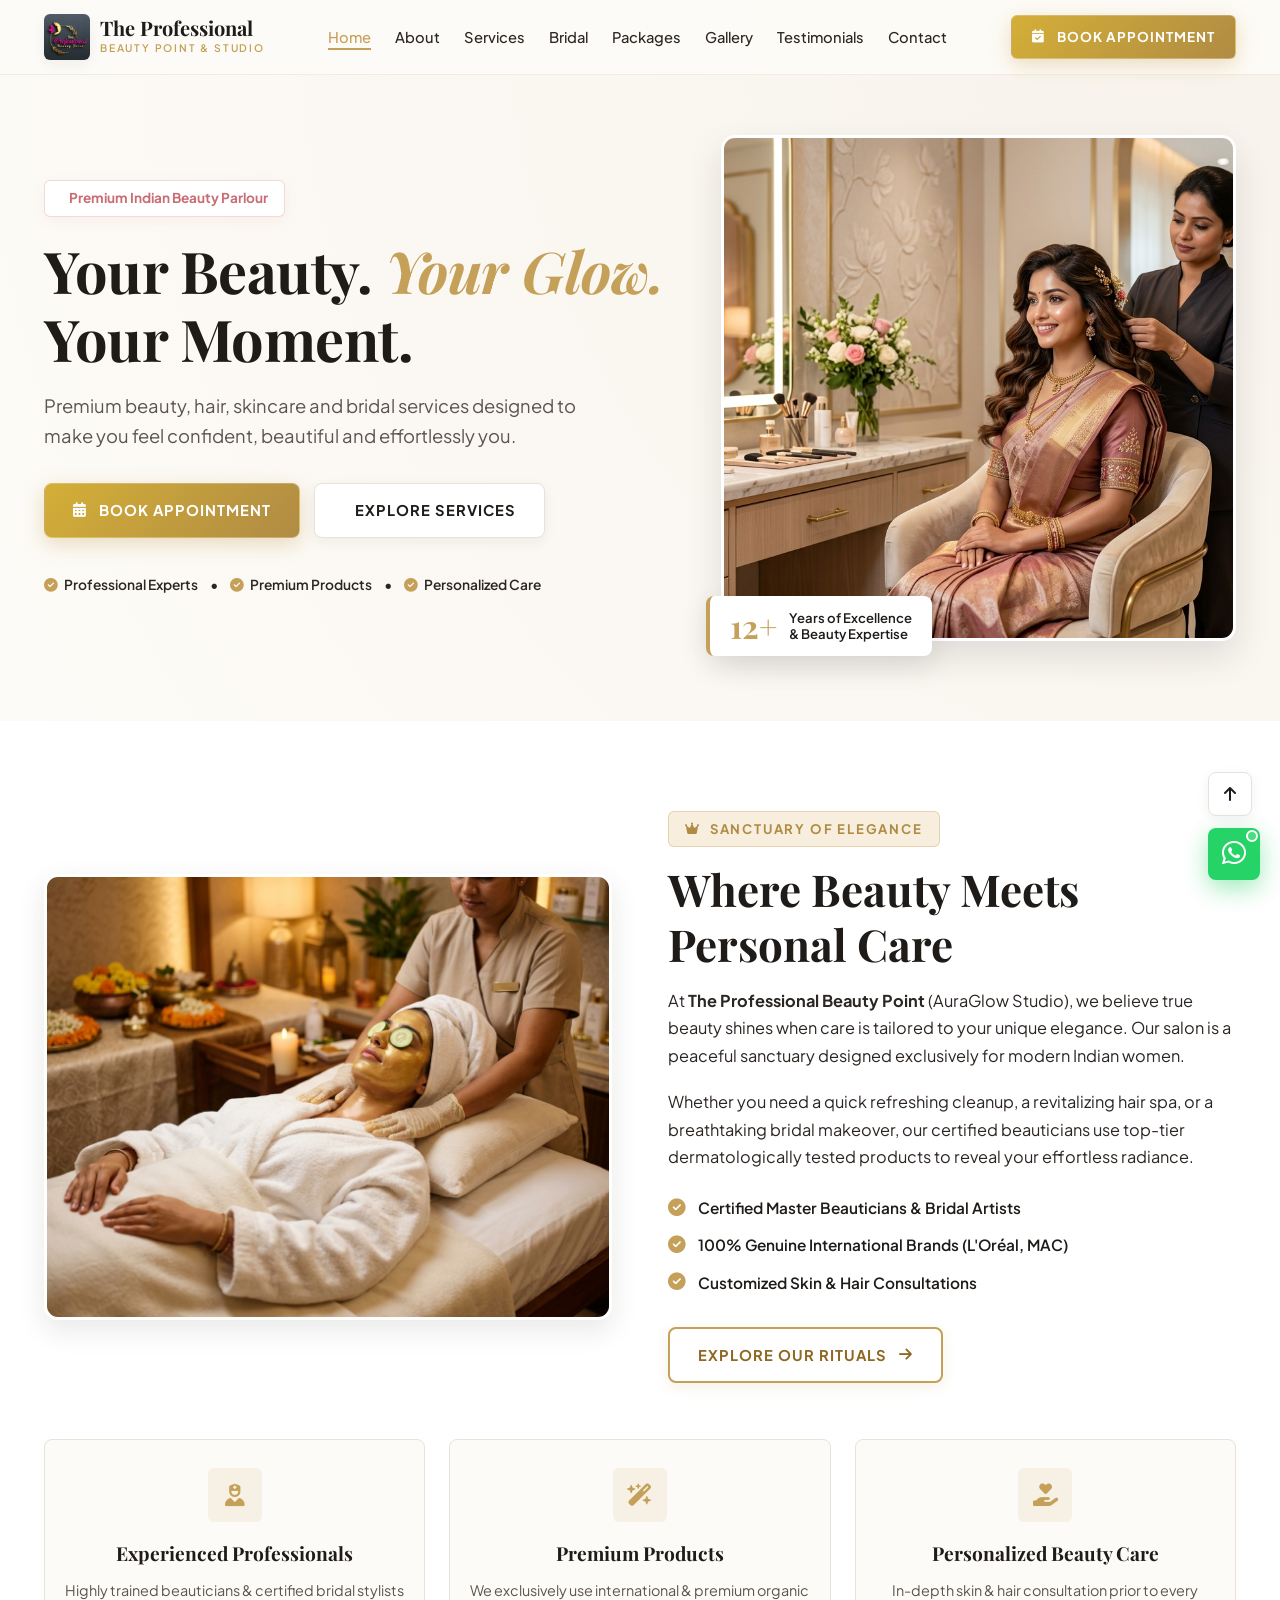
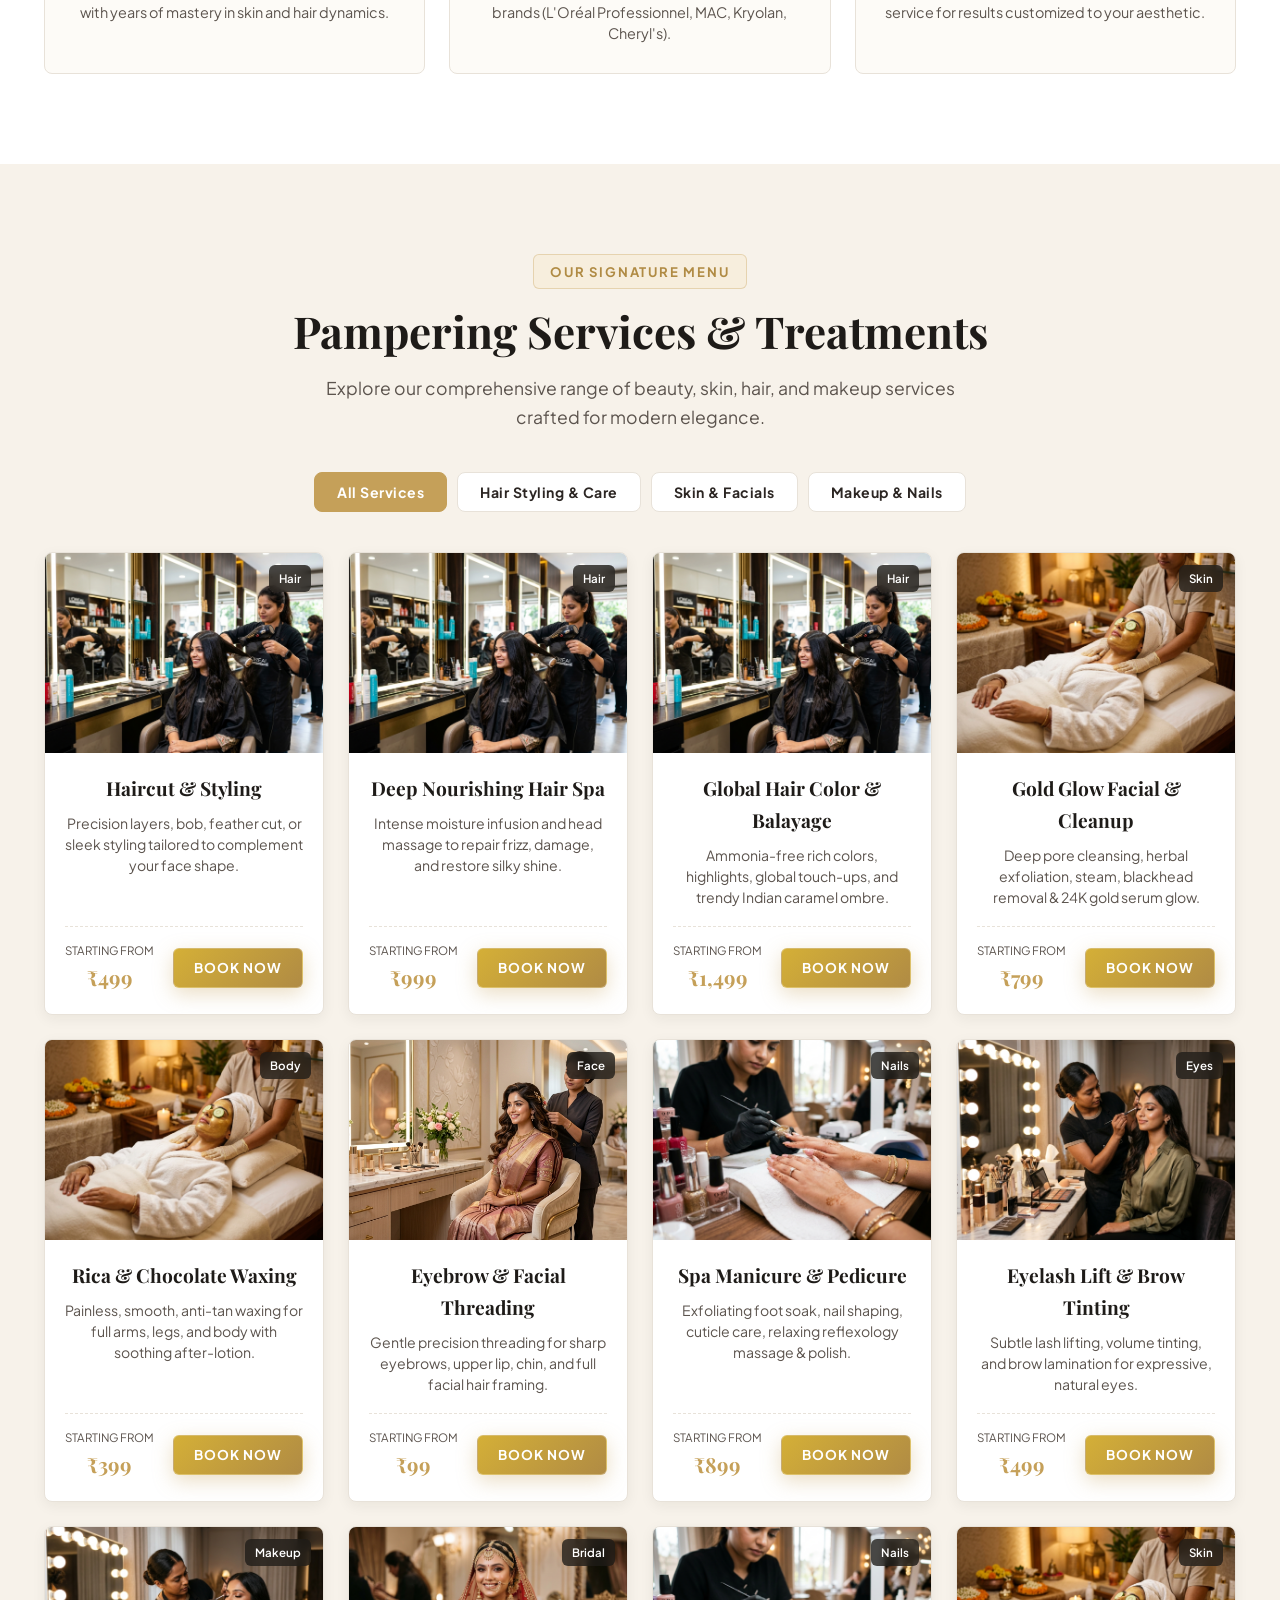
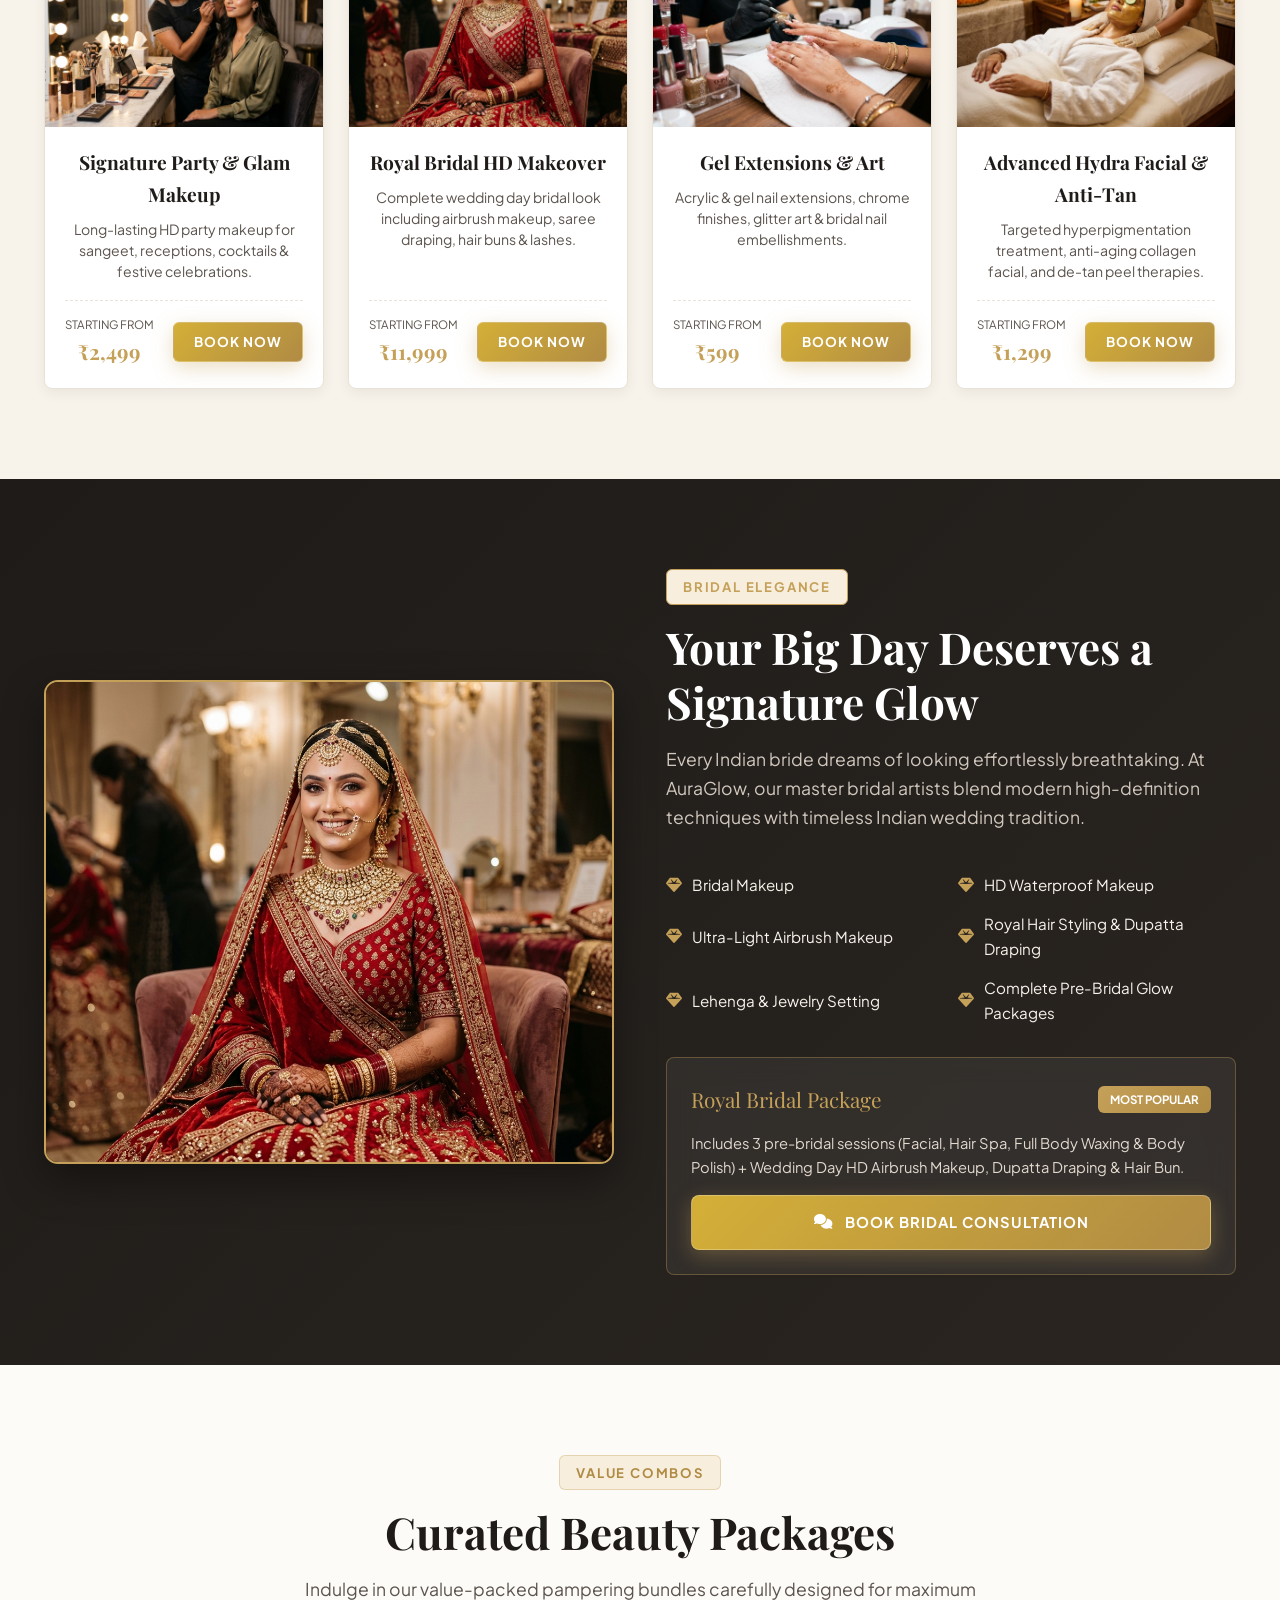
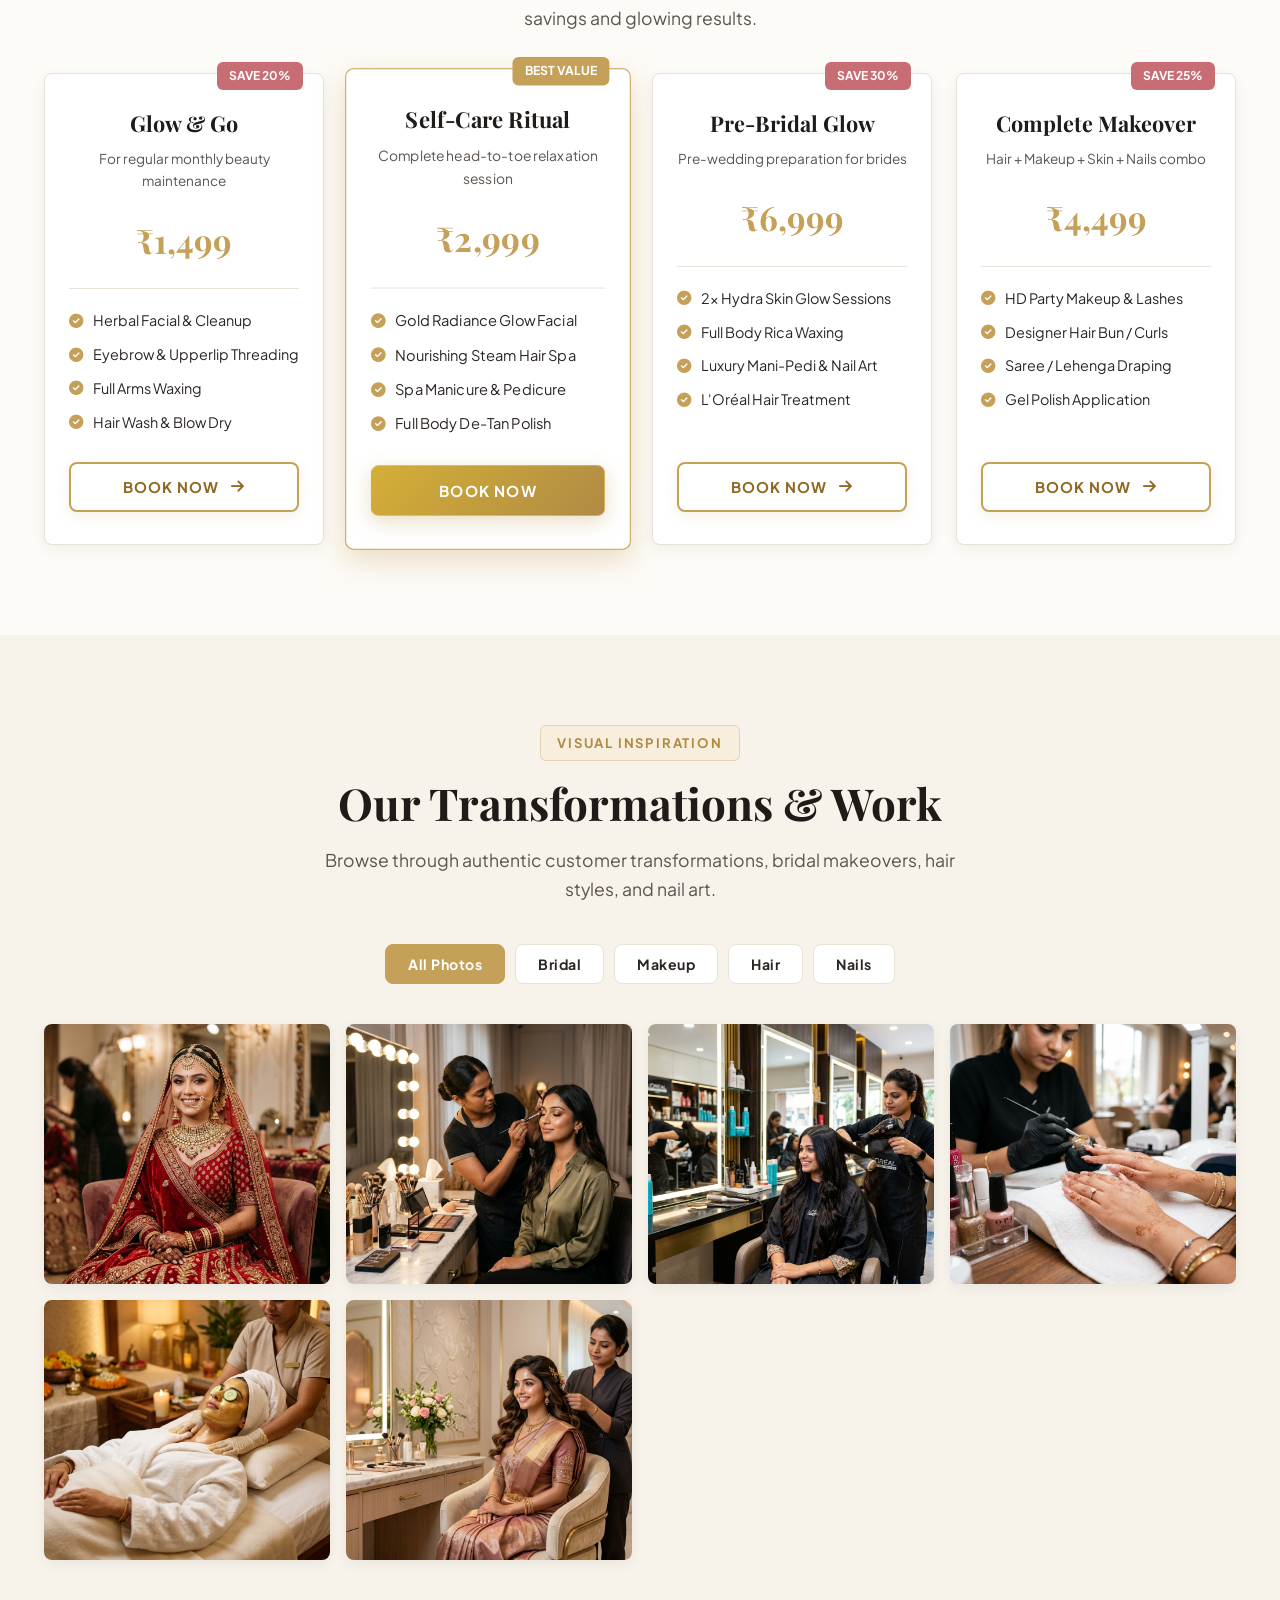
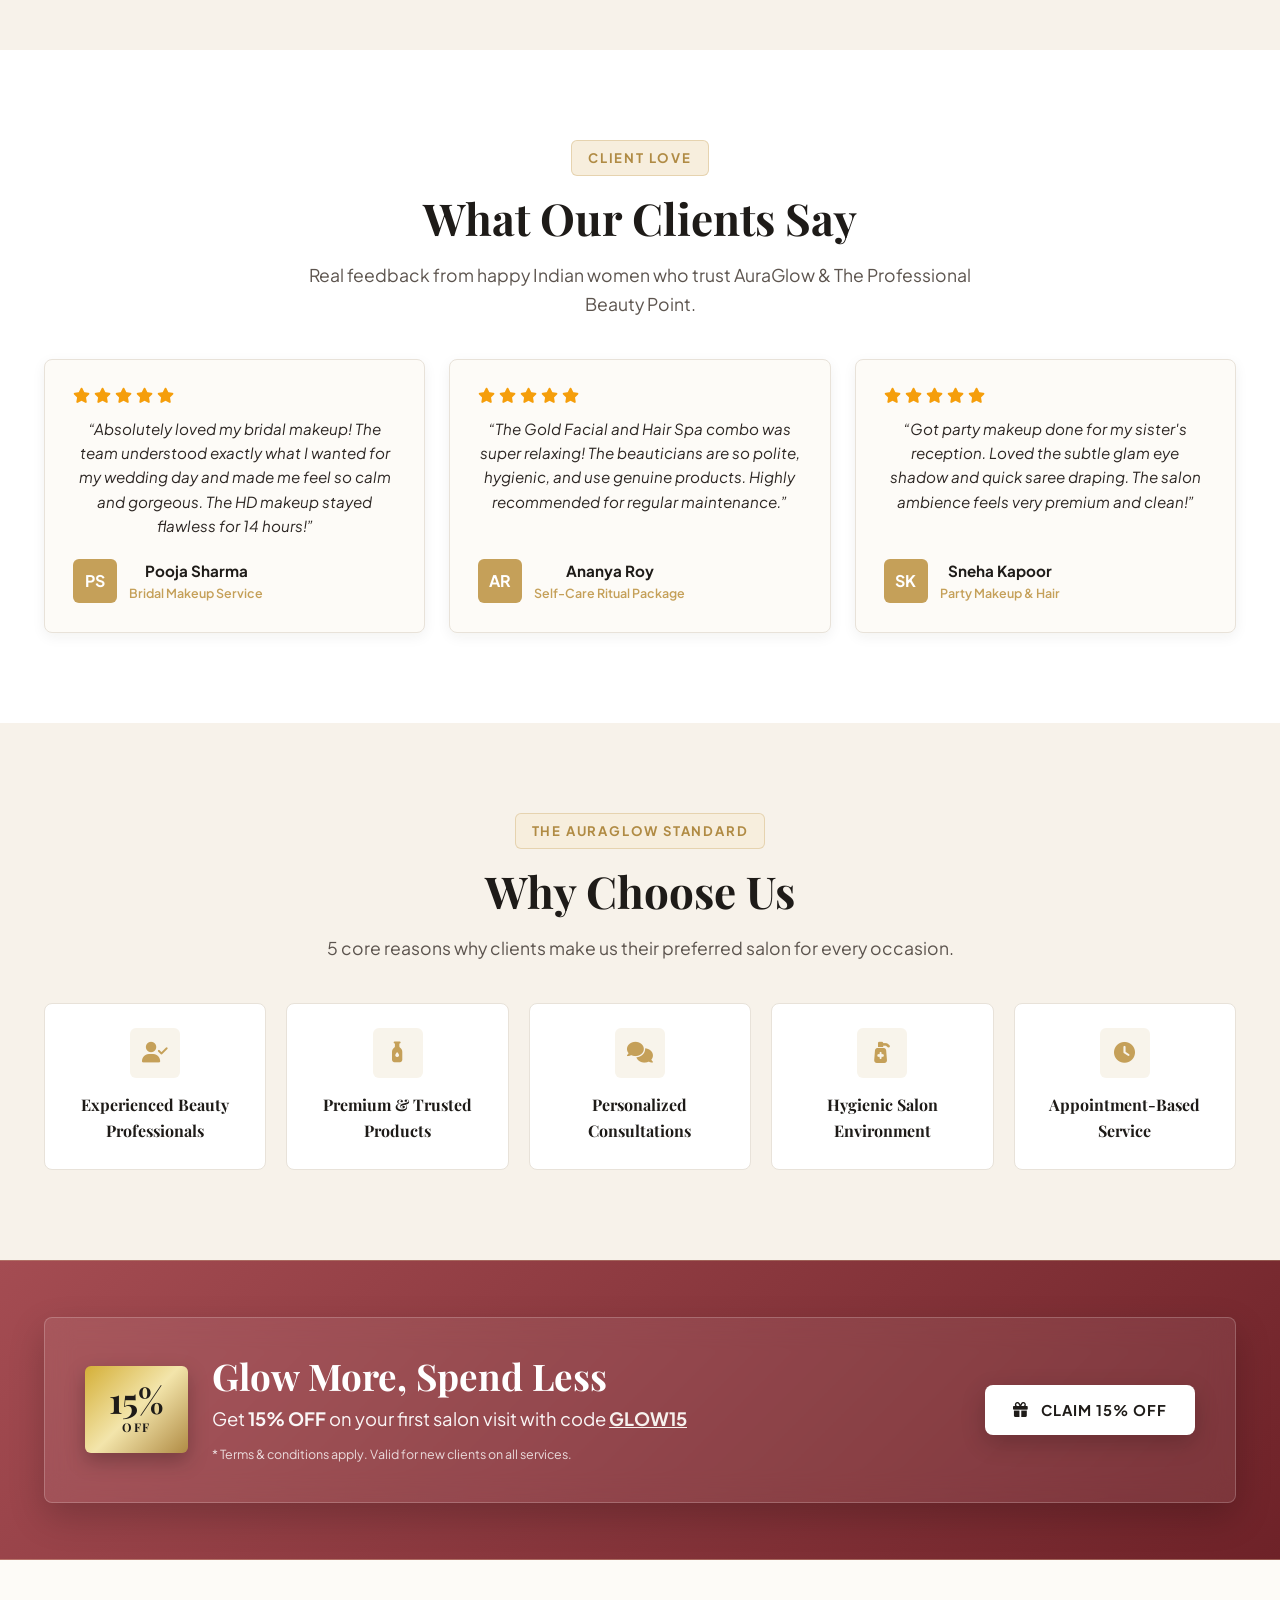
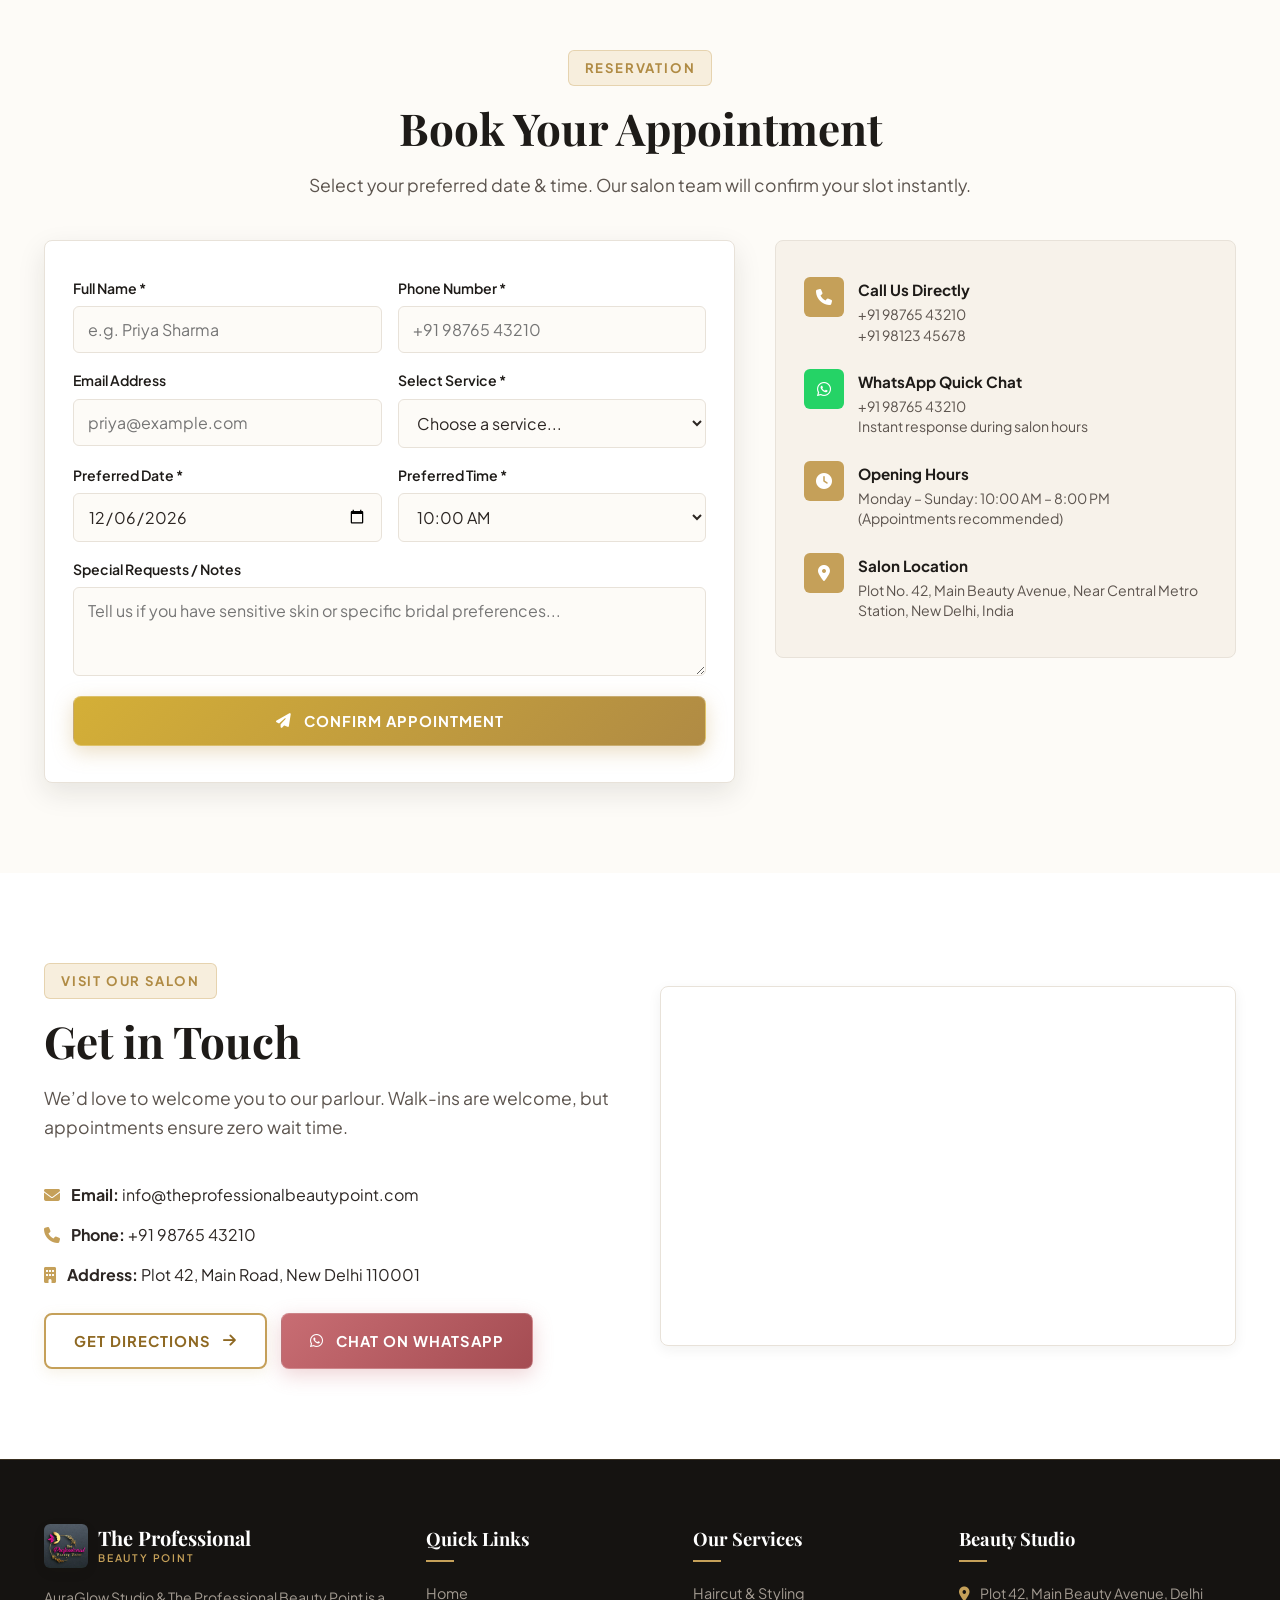
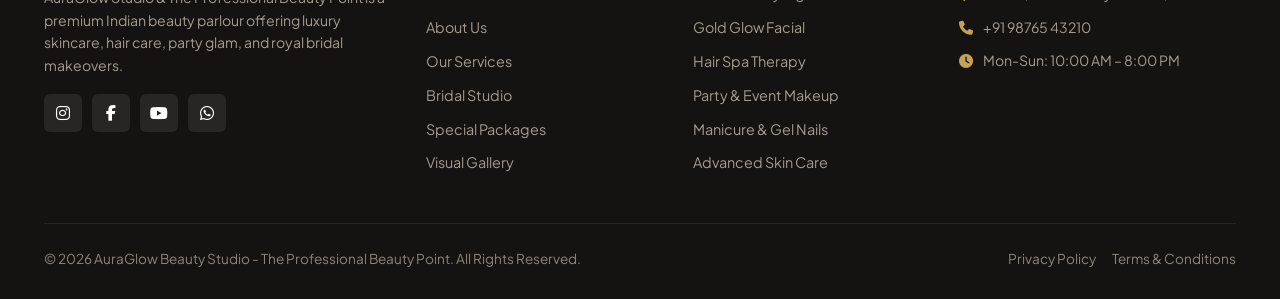
==== commit 01889496: "data" ====
--- a/index.html
+++ b/index.html
@@ -76,13 +76,11 @@
 
       <nav class="mobile-nav-links">
         <a href="#home" class="mobile-nav-link"><i class="fa-solid fa-house"></i> Home</a>
-        <a href="#about" class="mobile-nav-link"><i class="fa-solid fa-heart"></i> About Us</a>
-        <a href="#services" class="mobile-nav-link"><i class="fa-solid fa-spa"></i> Services</a>
-        <a href="#bridal" class="mobile-nav-link"><i class="fa-solid fa-crown"></i> Bridal Studio</a>
-        <a href="#packages" class="mobile-nav-link"><i class="fa-solid fa-gift"></i> Packages</a>
-        <a href="#gallery" class="mobile-nav-link"><i class="fa-solid fa-images"></i> Gallery</a>
-        <a href="#testimonials" class="mobile-nav-link"><i class="fa-solid fa-star"></i> Reviews</a>
-        <a href="#contact" class="mobile-nav-link"><i class="fa-solid fa-location-dot"></i> Contact Us</a>
+        <a href="about.html" class="mobile-nav-link"><i class="fa-solid fa-heart"></i> About Us</a>
+        <a href="services.html" class="mobile-nav-link"><i class="fa-solid fa-spa"></i> Services</a>
+        <a href="bridal.html" class="mobile-nav-link"><i class="fa-solid fa-crown"></i> Bridal Studio</a>
+        <a href="gallery.html" class="mobile-nav-link"><i class="fa-solid fa-images"></i> Gallery</a>
+        <a href="contact.html" class="mobile-nav-link"><i class="fa-solid fa-location-dot"></i> Contact Us</a>
       </nav>
     </div>
 
@@ -94,7 +92,7 @@
   </div>
 
   <!-- ==========================================================================
-       HERO BANNER SECTION (LUXURY MOBILE OPTIMIZED)
+       HERO BANNER SECTION
        ========================================================================== -->
   <section id="home" class="hero-section">
     <div class="container">
@@ -142,7 +140,7 @@
   </section>
 
   <!-- ==========================================================================
-       ABOUT SECTION
+       ABOUT SECTION (CRISP RECTANGULAR BUTTON)
        ========================================================================== -->
   <section id="about" class="about-section section-padding">
     <div class="container">
@@ -151,16 +149,29 @@
           <img src="assets/images/service-facial.jpg" alt="AuraGlow Beauty Treatment">
         </div>
         <div class="about-content">
-          <span class="section-tag">About AuraGlow & Professional Beauty Point</span>
+          <span class="section-tag"><i class="fa-solid fa-crown"></i> Sanctuary of Elegance</span>
           <h2 class="section-title">Where Beauty Meets Personal Care</h2>
           <p>
-            At <strong>The Professional Beauty Point</strong> (AuraGlow Studio), we believe that true beauty shines when care is tailored to your unique elegance. Our salon is a peaceful sanctuary designed exclusively for modern Indian women seeking high-end pampering and flawless makeover services.
+            At <strong>The Professional Beauty Point</strong> (AuraGlow Studio), we believe true beauty shines when care is tailored to your unique elegance. Our salon is a peaceful sanctuary designed exclusively for modern Indian women.
           </p>
           <p>
             Whether you need a quick refreshing cleanup, a revitalizing hair spa, or a breathtaking bridal makeover, our certified beauticians use top-tier dermatologically tested products to reveal your effortless radiance.
           </p>
-          <div style="margin-top: 20px;">
-            <a href="#services" class="btn btn-outline-gold">
+
+          <div class="about-highlights-list">
+            <div class="about-highlight-item">
+              <i class="fa-solid fa-circle-check"></i> Certified Master Beauticians & Bridal Artists
+            </div>
+            <div class="about-highlight-item">
+              <i class="fa-solid fa-circle-check"></i> 100% Genuine International Brands (L'Oréal, MAC)
+            </div>
+            <div class="about-highlight-item">
+              <i class="fa-solid fa-circle-check"></i> Customized Skin & Hair Consultations
+            </div>
+          </div>
+
+          <div style="margin-top: 24px;">
+            <a href="services.html" class="btn btn-outline-gold">
               Explore Our Rituals <i class="fa-solid fa-arrow-right"></i>
             </a>
           </div>
@@ -519,7 +530,9 @@
             <li class="package-feature-item"><i class="fa-solid fa-check-circle"></i> Full Arms Waxing</li>
             <li class="package-feature-item"><i class="fa-solid fa-check-circle"></i> Hair Wash & Blow Dry</li>
           </ul>
-          <button class="btn btn-outline-gold btn-full package-book-btn" data-service-name="Glow & Go Package">Book Now</button>
+          <button class="btn btn-outline-gold btn-full package-book-btn" data-service-name="Glow & Go Package">
+            Book Now <i class="fa-solid fa-arrow-right"></i>
+          </button>
         </div>
 
         <!-- Package 2: Self-Care Ritual (Featured) -->
@@ -553,7 +566,9 @@
             <li class="package-feature-item"><i class="fa-solid fa-check-circle"></i> Luxury Mani-Pedi & Nail Art</li>
             <li class="package-feature-item"><i class="fa-solid fa-check-circle"></i> L'Oréal Hair Treatment</li>
           </ul>
-          <button class="btn btn-outline-gold btn-full package-book-btn" data-service-name="Pre-Bridal Glow Package">Book Now</button>
+          <button class="btn btn-outline-gold btn-full package-book-btn" data-service-name="Pre-Bridal Glow Package">
+            Book Now <i class="fa-solid fa-arrow-right"></i>
+          </button>
         </div>
 
         <!-- Package 4: Complete Makeover -->
@@ -570,7 +585,9 @@
             <li class="package-feature-item"><i class="fa-solid fa-check-circle"></i> Saree / Lehenga Draping</li>
             <li class="package-feature-item"><i class="fa-solid fa-check-circle"></i> Gel Polish Application</li>
           </ul>
-          <button class="btn btn-outline-gold btn-full package-book-btn" data-service-name="Complete Makeover Package">Book Now</button>
+          <button class="btn btn-outline-gold btn-full package-book-btn" data-service-name="Complete Makeover Package">
+            Book Now <i class="fa-solid fa-arrow-right"></i>
+          </button>
         </div>
       </div>
     </div>
@@ -596,7 +613,6 @@
       </div>
 
       <div class="gallery-grid">
-        <!-- Gallery 1 -->
         <div class="gallery-item" data-category="bridal">
           <img src="assets/images/bridal-main.jpg" alt="Royal Indian Bride">
           <div class="gallery-overlay">
@@ -605,7 +621,6 @@
           </div>
         </div>
 
-        <!-- Gallery 2 -->
         <div class="gallery-item" data-category="makeup">
           <img src="assets/images/service-makeup.jpg" alt="Party Glam Makeup">
           <div class="gallery-overlay">
@@ -614,7 +629,6 @@
           </div>
         </div>
 
-        <!-- Gallery 3 -->
         <div class="gallery-item" data-category="hair">
           <img src="assets/images/service-hair.jpg" alt="Glossy Hair Blowdry">
           <div class="gallery-overlay">
@@ -623,7 +637,6 @@
           </div>
         </div>
 
-        <!-- Gallery 4 -->
         <div class="gallery-item" data-category="nails">
           <img src="assets/images/service-nails.jpg" alt="Bridal Gel Nails">
           <div class="gallery-overlay">
@@ -632,7 +645,6 @@
           </div>
         </div>
 
-        <!-- Gallery 5 -->
         <div class="gallery-item" data-category="skin">
           <img src="assets/images/service-facial.jpg" alt="24K Gold Facial Glow">
           <div class="gallery-overlay">
@@ -641,7 +653,6 @@
           </div>
         </div>
 
-        <!-- Gallery 6 -->
         <div class="gallery-item" data-category="bridal">
           <img src="assets/images/hero-bg.jpg" alt="Pre-Bridal Hair & Makeup">
           <div class="gallery-overlay">
@@ -674,7 +685,6 @@
       </p>
 
       <div class="testimonials-grid">
-        <!-- Review 1 -->
         <div class="testimonial-card">
           <div>
             <div class="stars-row">
@@ -693,7 +703,6 @@
           </div>
         </div>
 
-        <!-- Review 2 -->
         <div class="testimonial-card">
           <div>
             <div class="stars-row">
@@ -712,7 +721,6 @@
           </div>
         </div>
 
-        <!-- Review 3 -->
         <div class="testimonial-card">
           <div>
             <div class="stars-row">
@@ -775,7 +783,7 @@
   </section>
 
   <!-- ==========================================================================
-       SPECIAL OFFER BANNER (LUXURY PROMO CARD DESIGN)
+       SPECIAL OFFER BANNER
        ========================================================================== -->
   <section class="offer-banner-section">
     <div class="container">
@@ -943,7 +951,7 @@
 
           <div class="contact-action-btns">
             <a href="https://maps.google.com" target="_blank" class="btn btn-outline-gold">
-              <i class="fa-solid fa-diamond-turn-right"></i> Get Directions
+              Get Directions <i class="fa-solid fa-arrow-right"></i>
             </a>
             <a href="https://wa.me/919876543210" target="_blank" class="btn btn-rose">
               <i class="fa-brands fa-whatsapp"></i> Chat on WhatsApp
@@ -990,11 +998,11 @@
           <h4>Quick Links</h4>
           <div class="footer-links">
             <a href="#home">Home</a>
-            <a href="#about">About Us</a>
-            <a href="#services">Our Services</a>
-            <a href="#bridal">Bridal Studio</a>
+            <a href="about.html">About Us</a>
+            <a href="services.html">Our Services</a>
+            <a href="bridal.html">Bridal Studio</a>
             <a href="#packages">Special Packages</a>
-            <a href="#gallery">Visual Gallery</a>
+            <a href="gallery.html">Visual Gallery</a>
           </div>
         </div>
 
@@ -1002,12 +1010,12 @@
         <div class="footer-col">
           <h4>Our Services</h4>
           <div class="footer-links">
-            <a href="#services">Haircut & Styling</a>
-            <a href="#services">Gold Glow Facial</a>
-            <a href="#services">Hair Spa Therapy</a>
-            <a href="#services">Party & Event Makeup</a>
-            <a href="#services">Manicure & Gel Nails</a>
-            <a href="#services">Advanced Skin Care</a>
+            <a href="services.html">Haircut & Styling</a>
+            <a href="services.html">Gold Glow Facial</a>
+            <a href="services.html">Hair Spa Therapy</a>
+            <a href="services.html">Party & Event Makeup</a>
+            <a href="services.html">Manicure & Gel Nails</a>
+            <a href="services.html">Advanced Skin Care</a>
           </div>
         </div>
 
--- a/css/style.css
+++ b/css/style.css
@@ -14,26 +14,27 @@
   --muted-rose-dark: #8E3A40;
   --muted-rose-light: #F9EBEA;
   --champagne-gold: #C5A059;
-  --champagne-gold-light: #E8D3A7;
+  --champagne-gold-light: #F7EEDD;
   --champagne-gold-hover: #B08B44;
-  --gold-glow: rgba(197, 160, 89, 0.25);
+  --gold-glow: rgba(197, 160, 89, 0.28);
   --dark-charcoal: #1E1B18;
   --text-dark: #2C2623;
-  --text-muted: #6B625B;
+  --text-muted: #5C544E;
   --border-light: #E8E2D9;
-  --border-gold: rgba(197, 160, 89, 0.4);
+  --border-gold: rgba(197, 160, 89, 0.45);
   
   --font-heading: 'Playfair Display', Georgia, serif;
   --font-body: 'Plus Jakarta Sans', -apple-system, BlinkMacSystemFont, sans-serif;
   
-  --shadow-sm: 0 4px 14px rgba(30, 27, 24, 0.05);
-  --shadow-md: 0 10px 28px rgba(30, 27, 24, 0.08);
-  --shadow-lg: 0 20px 40px rgba(30, 27, 24, 0.12);
-  --shadow-gold: 0 10px 30px rgba(197, 160, 89, 0.3);
+  --shadow-sm: 0 4px 14px rgba(30, 27, 24, 0.06);
+  --shadow-md: 0 10px 28px rgba(30, 27, 24, 0.1);
+  --shadow-lg: 0 20px 44px rgba(30, 27, 24, 0.14);
+  --shadow-gold: 0 10px 28px rgba(197, 160, 89, 0.35);
   
-  --radius-sm: 10px;
-  --radius-md: 18px;
-  --radius-lg: 28px;
+  --radius-sm: 6px;
+  --radius-btn: 8px; /* Modern Crisp Rectangular Radius */
+  --radius-md: 14px;
+  --radius-lg: 24px;
   --radius-full: 9999px;
 
   --transition-fast: 0.2s ease;
@@ -57,7 +58,7 @@
   font-family: var(--font-body);
   background-color: var(--primary-ivory);
   color: var(--text-dark);
-  line-height: 1.6;
+  line-height: 1.65;
   overflow-x: hidden;
   -webkit-font-smoothing: antialiased;
 }
@@ -115,22 +116,24 @@
 .text-left { text-align: left; }
 
 .section-tag {
-  display: inline-block;
+  display: inline-flex;
+  align-items: center;
+  gap: 8px;
   font-size: 0.82rem;
-  font-weight: 600;
+  font-weight: 700;
   text-transform: uppercase;
-  letter-spacing: 2px;
-  color: var(--champagne-gold);
-  background: rgba(197, 160, 89, 0.1);
-  padding: 6px 18px;
-  border-radius: var(--radius-full);
+  letter-spacing: 1.8px;
+  color: var(--champagne-gold-hover);
+  background: var(--champagne-gold-light);
+  padding: 6px 16px;
+  border-radius: var(--radius-sm);
   margin-bottom: 14px;
-  border: 1px solid rgba(197, 160, 89, 0.25);
+  border: 1px solid rgba(197, 160, 89, 0.35);
 }
 
 .section-title {
   font-family: var(--font-heading);
-  font-size: clamp(1.85rem, 4vw, 2.75rem);
+  font-size: clamp(1.9rem, 4vw, 2.75rem);
   font-weight: 700;
   color: var(--dark-charcoal);
   line-height: 1.25;
@@ -145,77 +148,118 @@
   font-weight: 400;
 }
 
-/* --- Buttons & CTAs --- */
+/* ==========================================================================
+   SLEEK RECTANGULAR LUXURY BUTTON SYSTEM (MODERN RECTANGULAR EDGE DESIGN)
+   ========================================================================== */
 .btn {
   display: inline-flex;
   align-items: center;
   justify-content: center;
-  gap: 10px;
-  padding: 14px 32px;
-  font-size: 1rem;
-  font-weight: 600;
-  border-radius: var(--radius-full);
+  gap: 12px;
+  padding: 14px 28px;
+  font-size: 0.92rem;
+  font-weight: 700;
+  letter-spacing: 1px;
+  text-transform: uppercase; /* Executive Rectangular Aesthetic */
+  border-radius: var(--radius-btn); /* 8px Modern Rectangular Radius */
   cursor: pointer;
   border: none;
   transition: var(--transition-normal);
   white-space: nowrap;
   min-height: 50px;
-}
-
+  box-sizing: border-box;
+  position: relative;
+}
+
+/* Primary Metallic Gold Rectangular Button */
 .btn-primary {
   background: linear-gradient(135deg, #D4AF37 0%, #B08B44 100%);
   color: #FFFFFF;
-  box-shadow: 0 8px 24px rgba(197, 160, 89, 0.35);
+  box-shadow: 0 6px 20px rgba(197, 160, 89, 0.35);
+  border: 1px solid rgba(255, 255, 255, 0.25);
 }
 
 .btn-primary:hover, .btn-primary:active {
+  background: linear-gradient(135deg, #E2BD45 0%, #9F7B34 100%);
   transform: translateY(-2px);
-  box-shadow: 0 12px 28px rgba(197, 160, 89, 0.5);
-}
-
+  box-shadow: 0 10px 26px rgba(197, 160, 89, 0.5);
+}
+
+/* Secondary Rectangular Button */
 .btn-secondary {
   background: #FFFFFF;
   color: var(--dark-charcoal);
-  border: 1px solid var(--border-light);
+  border: 1.5px solid var(--border-light);
   box-shadow: var(--shadow-sm);
 }
 
 .btn-secondary:hover, .btn-secondary:active {
   border-color: var(--champagne-gold);
-  color: var(--champagne-gold);
+  color: var(--champagne-gold-hover);
+  background: var(--primary-ivory);
   transform: translateY(-2px);
-}
-
+  box-shadow: var(--shadow-md);
+}
+
+/* Rectangular Gold Accent Button */
 .btn-outline-gold {
-  background: transparent;
-  color: var(--champagne-gold);
-  border: 1.5px solid var(--champagne-gold);
+  background: #FFFFFF;
+  color: #8E6822;
+  border: 2px solid var(--champagne-gold);
+  box-shadow: 0 4px 14px rgba(197, 160, 89, 0.15);
 }
 
 .btn-outline-gold:hover, .btn-outline-gold:active {
+  background: linear-gradient(135deg, #D4AF37 0%, #B08B44 100%);
+  color: #FFFFFF;
+  border-color: var(--champagne-gold-hover);
+  transform: translateY(-2px);
+  box-shadow: 0 10px 24px rgba(197, 160, 89, 0.4);
+}
+
+/* Rose Velvet Rectangular Button */
+.btn-rose {
+  background: linear-gradient(135deg, #C86D73 0%, #A44C52 100%);
+  color: #FFFFFF;
+  box-shadow: 0 6px 20px rgba(200, 109, 115, 0.3);
+  border: 1px solid rgba(255, 255, 255, 0.2);
+}
+
+.btn-rose:hover, .btn-rose:active {
+  background: linear-gradient(135deg, #D67A80 0%, #8E3A40 100%);
+  box-shadow: 0 10px 26px rgba(200, 109, 115, 0.45);
+  transform: translateY(-2px);
+}
+
+.btn-sm {
+  padding: 10px 20px;
+  font-size: 0.84rem;
+  min-height: 40px;
+  border-radius: 6px;
+}
+
+.btn-full { width: 100%; }
+
+/* Filter Tabs - Sleek Rectangular Style */
+.filter-btn {
+  padding: 10px 22px;
+  border-radius: var(--radius-btn);
+  background: #FFFFFF;
+  border: 1.5px solid var(--border-light);
+  font-size: 0.88rem;
+  font-weight: 700;
+  letter-spacing: 0.5px;
+  color: var(--text-dark);
+  cursor: pointer;
+  transition: var(--transition-fast);
+  white-space: nowrap;
+}
+
+.filter-btn.active, .filter-btn:hover {
   background: var(--champagne-gold);
   color: #FFFFFF;
-  transform: translateY(-2px);
-}
-
-.btn-rose {
-  background: var(--muted-rose);
-  color: #FFFFFF;
-}
-
-.btn-rose:hover, .btn-rose:active {
-  background: #B55C62;
-  box-shadow: 0 8px 24px rgba(200, 109, 115, 0.3);
-  transform: translateY(-2px);
-}
-
-.btn-sm {
-  padding: 10px 22px;
-  font-size: 0.9rem;
-  min-height: 42px;
-}
-
-.btn-full { width: 100%; }
+  border-color: var(--champagne-gold);
+}
 
 /* --- Header Navigation --- */
 .header {
@@ -226,7 +270,7 @@
   z-index: 1000;
   transition: var(--transition-normal);
   padding: 14px 0;
-  background: rgba(253, 251, 247, 0.92);
+  background: rgba(253, 251, 247, 0.94);
   backdrop-filter: blur(12px);
   border-bottom: 1px solid rgba(232, 226, 217, 0.6);
 }
@@ -252,7 +296,7 @@
 .logo-img {
   height: 46px;
   width: auto;
-  border-radius: 8px;
+  border-radius: 6px;
   box-shadow: var(--shadow-sm);
 }
 
@@ -425,9 +469,7 @@
   width: 24px;
 }
 
-/* ==========================================================================
-   HERO BANNER SECTION (MOBILE OPTIMIZED LUXURY HERO)
-   ========================================================================== */
+/* --- Hero Section --- */
 .hero-section {
   position: relative;
   padding-top: 135px;
@@ -458,9 +500,7 @@
   }
 }
 
-.hero-content {
-  z-index: 2;
-}
+.hero-content { z-index: 2; }
 
 .hero-badge {
   display: inline-flex;
@@ -469,20 +509,12 @@
   background: #FFFFFF;
   color: var(--muted-rose);
   border: 1px solid rgba(200, 109, 115, 0.25);
-  padding: 6px 18px;
-  border-radius: var(--radius-full);
+  padding: 6px 16px;
+  border-radius: var(--radius-sm);
   font-size: 0.85rem;
   font-weight: 700;
   margin-bottom: 20px;
   box-shadow: 0 4px 14px rgba(200, 109, 115, 0.08);
-}
-
-@media (max-width: 576px) {
-  .hero-badge {
-    font-size: 0.78rem;
-    padding: 5px 14px;
-    margin-bottom: 16px;
-  }
 }
 
 .hero-title {
@@ -498,8 +530,6 @@
 .hero-title span {
   color: var(--champagne-gold);
   font-style: italic;
-  position: relative;
-  display: inline-block;
 }
 
 .hero-subheading {
@@ -517,12 +547,6 @@
   }
 }
 
-@media (max-width: 576px) {
-  .hero-subheading {
-    margin-bottom: 24px;
-  }
-}
-
 .hero-cta-group {
   display: flex;
   align-items: center;
@@ -531,9 +555,7 @@
 }
 
 @media (max-width: 992px) {
-  .hero-cta-group {
-    justify-content: center;
-  }
+  .hero-cta-group { justify-content: center; }
 }
 
 @media (max-width: 576px) {
@@ -546,7 +568,6 @@
   .hero-cta-group .btn {
     width: 100%;
     min-height: 52px;
-    font-size: 1.02rem;
   }
 }
 
@@ -561,25 +582,21 @@
 }
 
 @media (max-width: 992px) {
-  .trust-line {
-    justify-content: center;
-  }
+  .trust-line { justify-content: center; }
 }
 
 @media (max-width: 576px) {
   .trust-line {
     background: #FFFFFF;
     padding: 12px 16px;
-    border-radius: var(--radius-md);
+    border-radius: var(--radius-sm);
     border: 1px solid var(--border-light);
     box-shadow: var(--shadow-sm);
     justify-content: space-around;
     gap: 8px;
     font-size: 0.78rem;
   }
-  .trust-line span.dot-separator {
-    display: none;
-  }
+  .trust-line span.dot-separator { display: none; }
 }
 
 .trust-icon {
@@ -587,14 +604,11 @@
   margin-right: 4px;
 }
 
-/* Mobile Hero Banner Image Presentation */
-.hero-image-wrapper {
-  position: relative;
-}
+.hero-image-wrapper { position: relative; }
 
 .hero-img-card {
   position: relative;
-  border-radius: var(--radius-lg);
+  border-radius: var(--radius-md);
   overflow: hidden;
   box-shadow: 0 16px 36px rgba(30, 27, 24, 0.12);
   border: 3px solid #FFFFFF;
@@ -609,19 +623,12 @@
 }
 
 @media (max-width: 992px) {
-  .hero-img-card img {
-    height: 380px;
-  }
+  .hero-img-card img { height: 380px; }
 }
 
 @media (max-width: 576px) {
-  .hero-img-card {
-    border-radius: 20px;
-    box-shadow: 0 12px 28px rgba(30, 27, 24, 0.1);
-  }
-  .hero-img-card img {
-    height: 290px;
-  }
+  .hero-img-card { border-radius: 12px; }
+  .hero-img-card img { height: 290px; }
 }
 
 .floating-experience-badge {
@@ -629,8 +636,8 @@
   bottom: -15px;
   left: -15px;
   background: #FFFFFF;
-  padding: 16px 22px;
-  border-radius: var(--radius-md);
+  padding: 14px 20px;
+  border-radius: var(--radius-btn);
   box-shadow: var(--shadow-md);
   display: flex;
   align-items: center;
@@ -647,7 +654,7 @@
     margin: -24px auto 0 auto;
     width: fit-content;
     padding: 10px 18px;
-    border-radius: var(--radius-full);
+    border-radius: var(--radius-btn);
     border-left: none;
     border: 1px solid var(--border-gold);
     background: rgba(255, 255, 255, 0.96);
@@ -675,9 +682,7 @@
 }
 
 /* --- About Section --- */
-.about-section {
-  background: #FFFFFF;
-}
+.about-section { background: #FFFFFF; }
 
 .about-grid {
   display: grid;
@@ -696,28 +701,49 @@
 
 .about-img-box {
   position: relative;
-  border-radius: var(--radius-lg);
+  border-radius: var(--radius-md);
   overflow: hidden;
   box-shadow: var(--shadow-md);
+  border: 3px solid #FFFFFF;
 }
 
 .about-img-box img {
   width: 100%;
-  height: 420px;
+  height: 440px;
   object-fit: cover;
 }
 
 @media (max-width: 576px) {
-  .about-img-box img {
-    height: 280px;
-  }
+  .about-img-box img { height: 280px; }
 }
 
 .about-content p {
-  font-size: 1rem;
-  color: var(--text-muted);
-  margin-bottom: 16px;
-  line-height: 1.65;
+  font-size: 1.02rem;
+  color: var(--text-dark);
+  margin-bottom: 18px;
+  line-height: 1.7;
+}
+
+/* About Highlights Checklist */
+.about-highlights-list {
+  display: flex;
+  flex-direction: column;
+  gap: 12px;
+  margin: 24px 0 32px 0;
+}
+
+.about-highlight-item {
+  display: flex;
+  align-items: center;
+  gap: 12px;
+  font-size: 0.96rem;
+  font-weight: 600;
+  color: var(--dark-charcoal);
+}
+
+.about-highlight-item i {
+  color: var(--champagne-gold);
+  font-size: 1.1rem;
 }
 
 .feature-cards-grid {
@@ -736,7 +762,7 @@
 .feature-card {
   background: var(--primary-ivory);
   padding: 28px 20px;
-  border-radius: var(--radius-md);
+  border-radius: var(--radius-btn);
   border: 1px solid var(--border-light);
   transition: var(--transition-normal);
   text-align: center;
@@ -749,9 +775,9 @@
 }
 
 .feature-icon-wrapper {
-  width: 58px;
-  height: 58px;
-  border-radius: var(--radius-full);
+  width: 54px;
+  height: 54px;
+  border-radius: var(--radius-sm);
   background: rgba(197, 160, 89, 0.12);
   color: var(--champagne-gold);
   display: flex;
@@ -775,9 +801,7 @@
 }
 
 /* --- Services Section --- */
-.services-section {
-  background: var(--secondary-beige);
-}
+.services-section { background: var(--secondary-beige); }
 
 .filter-tab-bar {
   display: flex;
@@ -796,28 +820,7 @@
     flex-wrap: nowrap;
     margin-bottom: 24px;
   }
-  .filter-btn {
-    flex-shrink: 0;
-  }
-}
-
-.filter-btn {
-  padding: 10px 20px;
-  border-radius: var(--radius-full);
-  background: #FFFFFF;
-  border: 1px solid var(--border-light);
-  font-size: 0.9rem;
-  font-weight: 600;
-  color: var(--text-dark);
-  cursor: pointer;
-  transition: var(--transition-fast);
-  white-space: nowrap;
-}
-
-.filter-btn.active, .filter-btn:hover {
-  background: var(--champagne-gold);
-  color: #FFFFFF;
-  border-color: var(--champagne-gold);
+  .filter-btn { flex-shrink: 0; }
 }
 
 .services-grid {
@@ -827,14 +830,12 @@
 }
 
 @media (max-width: 600px) {
-  .services-grid {
-    grid-template-columns: 1fr;
-  }
+  .services-grid { grid-template-columns: 1fr; }
 }
 
 .service-card {
   background: #FFFFFF;
-  border-radius: var(--radius-md);
+  border-radius: var(--radius-btn);
   overflow: hidden;
   box-shadow: var(--shadow-sm);
   border: 1px solid var(--border-light);
@@ -856,9 +857,7 @@
 }
 
 @media (max-width: 480px) {
-  .service-img-wrapper {
-    height: 180px;
-  }
+  .service-img-wrapper { height: 180px; }
 }
 
 .service-img-wrapper img {
@@ -868,9 +867,7 @@
   transition: transform 0.5s ease;
 }
 
-.service-card:hover .service-img-wrapper img {
-  transform: scale(1.06);
-}
+.service-card:hover .service-img-wrapper img { transform: scale(1.06); }
 
 .service-tag-badge {
   position: absolute;
@@ -882,7 +879,7 @@
   font-size: 0.72rem;
   font-weight: 600;
   padding: 4px 10px;
-  border-radius: var(--radius-full);
+  border-radius: var(--radius-sm);
 }
 
 .service-content {
@@ -958,7 +955,7 @@
 
 .bridal-img-wrapper {
   position: relative;
-  border-radius: var(--radius-lg);
+  border-radius: var(--radius-md);
   overflow: hidden;
   border: 2px solid var(--champagne-gold);
   box-shadow: 0 16px 40px rgba(0, 0, 0, 0.4);
@@ -971,18 +968,11 @@
 }
 
 @media (max-width: 576px) {
-  .bridal-img-wrapper img {
-    height: 320px;
-  }
-}
-
-.bridal-content .section-title {
-  color: #FFFFFF;
-}
-
-.bridal-content .section-subtitle {
-  color: #D1C7BD;
-}
+  .bridal-img-wrapper img { height: 320px; }
+}
+
+.bridal-content .section-title { color: #FFFFFF; }
+.bridal-content .section-subtitle { color: #D1C7BD; }
 
 .bridal-list {
   display: grid;
@@ -992,9 +982,7 @@
 }
 
 @media (max-width: 480px) {
-  .bridal-list {
-    grid-template-columns: 1fr;
-  }
+  .bridal-list { grid-template-columns: 1fr; }
 }
 
 .bridal-item {
@@ -1014,7 +1002,7 @@
   background: rgba(255, 255, 255, 0.06);
   border: 1px solid rgba(197, 160, 89, 0.35);
   backdrop-filter: blur(12px);
-  border-radius: var(--radius-md);
+  border-radius: var(--radius-btn);
   padding: 24px;
   margin-top: 24px;
 }
@@ -1040,13 +1028,11 @@
   font-size: 0.72rem;
   font-weight: 700;
   padding: 4px 12px;
-  border-radius: var(--radius-full);
+  border-radius: var(--radius-sm);
 }
 
 /* --- Packages Section --- */
-.packages-section {
-  background: var(--primary-ivory);
-}
+.packages-section { background: var(--primary-ivory); }
 
 .packages-grid {
   display: grid;
@@ -1055,14 +1041,12 @@
 }
 
 @media (max-width: 768px) {
-  .packages-grid {
-    grid-template-columns: 1fr;
-  }
+  .packages-grid { grid-template-columns: 1fr; }
 }
 
 .package-card {
   background: #FFFFFF;
-  border-radius: var(--radius-md);
+  border-radius: var(--radius-btn);
   padding: 32px 24px;
   border: 1px solid var(--border-light);
   box-shadow: var(--shadow-sm);
@@ -1079,9 +1063,7 @@
 }
 
 @media (max-width: 992px) {
-  .package-card.featured {
-    transform: none;
-  }
+  .package-card.featured { transform: none; }
 }
 
 .package-card:hover {
@@ -1098,7 +1080,7 @@
   font-size: 0.75rem;
   font-weight: 700;
   padding: 4px 12px;
-  border-radius: var(--radius-full);
+  border-radius: var(--radius-sm);
 }
 
 .package-name {
@@ -1143,14 +1125,10 @@
   color: var(--text-dark);
 }
 
-.package-feature-item i {
-  color: var(--champagne-gold);
-}
+.package-feature-item i { color: var(--champagne-gold); }
 
 /* --- Gallery Section --- */
-.gallery-section {
-  background: var(--secondary-beige);
-}
+.gallery-section { background: var(--secondary-beige); }
 
 .gallery-grid {
   display: grid;
@@ -1159,14 +1137,12 @@
 }
 
 @media (max-width: 576px) {
-  .gallery-grid {
-    grid-template-columns: 1fr;
-  }
+  .gallery-grid { grid-template-columns: 1fr; }
 }
 
 .gallery-item {
   position: relative;
-  border-radius: var(--radius-md);
+  border-radius: var(--radius-btn);
   overflow: hidden;
   height: 260px;
   cursor: pointer;
@@ -1200,13 +1176,8 @@
   }
 }
 
-.gallery-item:hover img {
-  transform: scale(1.06);
-}
-
-.gallery-item:hover .gallery-overlay {
-  opacity: 1;
-}
+.gallery-item:hover img { transform: scale(1.06); }
+.gallery-item:hover .gallery-overlay { opacity: 1; }
 
 .gallery-cat {
   font-size: 0.72rem;
@@ -1237,10 +1208,7 @@
   padding: 16px;
 }
 
-.lightbox-modal.active {
-  opacity: 1;
-  visibility: visible;
-}
+.lightbox-modal.active { opacity: 1; visibility: visible; }
 
 .lightbox-content {
   position: relative;
@@ -1280,9 +1248,7 @@
 }
 
 /* --- Testimonials Section --- */
-.testimonials-section {
-  background: #FFFFFF;
-}
+.testimonials-section { background: #FFFFFF; }
 
 .testimonials-grid {
   display: grid;
@@ -1291,15 +1257,13 @@
 }
 
 @media (max-width: 768px) {
-  .testimonials-grid {
-    grid-template-columns: 1fr;
-  }
+  .testimonials-grid { grid-template-columns: 1fr; }
 }
 
 .testimonial-card {
   background: var(--primary-ivory);
   padding: 28px;
-  border-radius: var(--radius-md);
+  border-radius: var(--radius-btn);
   border: 1px solid var(--border-light);
   box-shadow: var(--shadow-sm);
   display: flex;
@@ -1332,7 +1296,7 @@
 .client-avatar {
   width: 44px;
   height: 44px;
-  border-radius: var(--radius-full);
+  border-radius: var(--radius-sm);
   background: var(--champagne-gold);
   color: #FFFFFF;
   display: flex;
@@ -1355,9 +1319,7 @@
 }
 
 /* --- Why Choose Us Section --- */
-.why-section {
-  background: var(--secondary-beige);
-}
+.why-section { background: var(--secondary-beige); }
 
 .why-grid {
   display: grid;
@@ -1373,15 +1335,13 @@
 }
 
 @media (max-width: 360px) {
-  .why-grid {
-    grid-template-columns: 1fr;
-  }
+  .why-grid { grid-template-columns: 1fr; }
 }
 
 .why-card {
   background: #FFFFFF;
   padding: 24px 16px;
-  border-radius: var(--radius-md);
+  border-radius: var(--radius-btn);
   border: 1px solid var(--border-light);
   text-align: center;
   transition: var(--transition-normal);
@@ -1396,7 +1356,7 @@
 .why-icon {
   width: 50px;
   height: 50px;
-  border-radius: var(--radius-full);
+  border-radius: var(--radius-sm);
   background: rgba(197, 160, 89, 0.12);
   color: var(--champagne-gold);
   display: flex;
@@ -1413,9 +1373,7 @@
   color: var(--dark-charcoal);
 }
 
-/* ==========================================================================
-   SPECIAL OFFER BANNER (PREMIUM MOBILE CARD DESIGN)
-   ========================================================================== */
+/* SPECIAL OFFER BANNER */
 .offer-banner-section {
   background: linear-gradient(135deg, #A44C52 0%, #6E2228 100%);
   color: #FFFFFF;
@@ -1426,23 +1384,11 @@
   border-bottom: 1px solid rgba(232, 211, 167, 0.3);
 }
 
-.offer-banner-section::before {
-  content: '';
-  position: absolute;
-  top: -50px;
-  right: -50px;
-  width: 220px;
-  height: 220px;
-  background: radial-gradient(circle, rgba(232, 211, 167, 0.25) 0%, transparent 70%);
-  border-radius: 50%;
-  pointer-events: none;
-}
-
 .offer-card-wrapper {
   background: rgba(255, 255, 255, 0.08);
   backdrop-filter: blur(14px);
   border: 1px solid rgba(255, 255, 255, 0.2);
-  border-radius: var(--radius-lg);
+  border-radius: var(--radius-btn);
   padding: 36px 40px;
   display: flex;
   align-items: center;
@@ -1477,7 +1423,7 @@
   background: linear-gradient(135deg, #D4AF37 0%, #F3E5AB 50%, #B08B44 100%);
   color: #1E1B18;
   padding: 16px 24px;
-  border-radius: var(--radius-md);
+  border-radius: var(--radius-sm);
   font-family: var(--font-heading);
   font-weight: 700;
   text-align: center;
@@ -1487,16 +1433,8 @@
   flex-shrink: 0;
 }
 
-.offer-discount-badge .discount-num {
-  font-size: 2.2rem;
-  line-height: 1;
-}
-
-.offer-discount-badge .discount-txt {
-  font-size: 0.75rem;
-  letter-spacing: 1.5px;
-  text-transform: uppercase;
-}
+.offer-discount-badge .discount-num { font-size: 2.2rem; line-height: 1; }
+.offer-discount-badge .discount-txt { font-size: 0.75rem; letter-spacing: 1.5px; text-transform: uppercase; }
 
 .offer-details h2 {
   font-family: var(--font-heading);
@@ -1512,10 +1450,7 @@
   margin-bottom: 6px;
 }
 
-.offer-tnc {
-  font-size: 0.78rem;
-  opacity: 0.8;
-}
+.offer-tnc { font-size: 0.78rem; opacity: 0.8; }
 
 .offer-action-btn {
   background: #FFFFFF;
@@ -1532,15 +1467,11 @@
 }
 
 @media (max-width: 576px) {
-  .offer-action-btn {
-    width: 100%;
-  }
+  .offer-action-btn { width: 100%; }
 }
 
 /* --- Booking Section --- */
-.booking-section {
-  background: var(--primary-ivory);
-}
+.booking-section { background: var(--primary-ivory); }
 
 .booking-grid {
   display: grid;
@@ -1559,15 +1490,13 @@
 .booking-form-card {
   background: #FFFFFF;
   padding: 36px 28px;
-  border-radius: var(--radius-lg);
+  border-radius: var(--radius-btn);
   border: 1px solid var(--border-light);
   box-shadow: var(--shadow-md);
 }
 
 @media (max-width: 576px) {
-  .booking-form-card {
-    padding: 24px 16px;
-  }
+  .booking-form-card { padding: 24px 16px; }
 }
 
 .form-grid {
@@ -1577,9 +1506,7 @@
 }
 
 @media (max-width: 600px) {
-  .form-grid {
-    grid-template-columns: 1fr;
-  }
+  .form-grid { grid-template-columns: 1fr; }
 }
 
 .form-group {
@@ -1588,9 +1515,7 @@
   gap: 6px;
 }
 
-.form-group.full-width {
-  grid-column: 1 / -1;
-}
+.form-group.full-width { grid-column: 1 / -1; }
 
 .form-group label {
   font-size: 0.88rem;
@@ -1618,7 +1543,7 @@
 .booking-info-box {
   background: var(--secondary-beige);
   padding: 36px 28px;
-  border-radius: var(--radius-lg);
+  border-radius: var(--radius-btn);
   border: 1px solid var(--border-light);
   display: flex;
   flex-direction: column;
@@ -1626,9 +1551,7 @@
 }
 
 @media (max-width: 576px) {
-  .booking-info-box {
-    padding: 24px 16px;
-  }
+  .booking-info-box { padding: 24px 16px; }
 }
 
 .info-item {
@@ -1640,7 +1563,7 @@
 .info-icon {
   width: 40px;
   height: 40px;
-  border-radius: var(--radius-full);
+  border-radius: var(--radius-sm);
   background: var(--champagne-gold);
   color: #FFFFFF;
   display: flex;
@@ -1664,9 +1587,7 @@
 }
 
 /* --- Contact & Location Section --- */
-.contact-section {
-  background: #FFFFFF;
-}
+.contact-section { background: #FFFFFF; }
 
 .contact-grid {
   display: grid;
@@ -1676,23 +1597,19 @@
 }
 
 @media (max-width: 992px) {
-  .contact-grid {
-    grid-template-columns: 1fr;
-  }
+  .contact-grid { grid-template-columns: 1fr; }
 }
 
 .map-card {
   height: 360px;
-  border-radius: var(--radius-lg);
+  border-radius: var(--radius-btn);
   overflow: hidden;
   box-shadow: var(--shadow-sm);
   border: 1px solid var(--border-light);
 }
 
 @media (max-width: 576px) {
-  .map-card {
-    height: 280px;
-  }
+  .map-card { height: 280px; }
 }
 
 .map-card iframe {
@@ -1709,12 +1626,8 @@
 }
 
 @media (max-width: 480px) {
-  .contact-action-btns {
-    flex-direction: column;
-  }
-  .contact-action-btns .btn {
-    width: 100%;
-  }
+  .contact-action-btns { flex-direction: column; }
+  .contact-action-btns .btn { width: 100%; }
 }
 
 /* --- Footer --- */
@@ -1734,9 +1647,7 @@
 }
 
 @media (max-width: 992px) {
-  .footer-grid {
-    grid-template-columns: 1fr 1fr;
-  }
+  .footer-grid { grid-template-columns: 1fr 1fr; }
 }
 
 @media (max-width: 576px) {
@@ -1791,7 +1702,7 @@
 .social-icon {
   width: 38px;
   height: 38px;
-  border-radius: var(--radius-full);
+  border-radius: var(--radius-sm);
   background: rgba(255, 255, 255, 0.08);
   color: #FFFFFF;
   display: flex;
@@ -1836,9 +1747,9 @@
 }
 
 .whatsapp-float {
-  width: 54px;
-  height: 54px;
-  border-radius: var(--radius-full);
+  width: 52px;
+  height: 52px;
+  border-radius: var(--radius-btn);
   background: #25D366;
   color: #FFFFFF;
   display: flex;
@@ -1850,16 +1761,14 @@
   position: relative;
 }
 
-.whatsapp-float:hover, .whatsapp-float:active {
-  transform: scale(1.08);
-}
+.whatsapp-float:hover, .whatsapp-float:active { transform: scale(1.08); }
 
 .whatsapp-status-dot {
   position: absolute;
   top: 2px;
   right: 2px;
-  width: 13px;
-  height: 13px;
+  width: 12px;
+  height: 12px;
   background: #4ADE80;
   border: 2px solid #FFFFFF;
   border-radius: 50%;
@@ -1868,7 +1777,7 @@
 .back-to-top {
   width: 44px;
   height: 44px;
-  border-radius: var(--radius-full);
+  border-radius: var(--radius-btn);
   background: #FFFFFF;
   color: var(--dark-charcoal);
   border: 1px solid var(--border-light);
@@ -1883,10 +1792,7 @@
   transition: var(--transition-normal);
 }
 
-.back-to-top.visible {
-  opacity: 1;
-  visibility: visible;
-}
+.back-to-top.visible { opacity: 1; visibility: visible; }
 
 .back-to-top:hover, .back-to-top:active {
   background: var(--champagne-gold);
@@ -1903,7 +1809,7 @@
   background: #FFFFFF;
   border-left: 4px solid var(--champagne-gold);
   padding: 14px 20px;
-  border-radius: var(--radius-md);
+  border-radius: var(--radius-sm);
   box-shadow: var(--shadow-lg);
   z-index: 3000;
   display: flex;
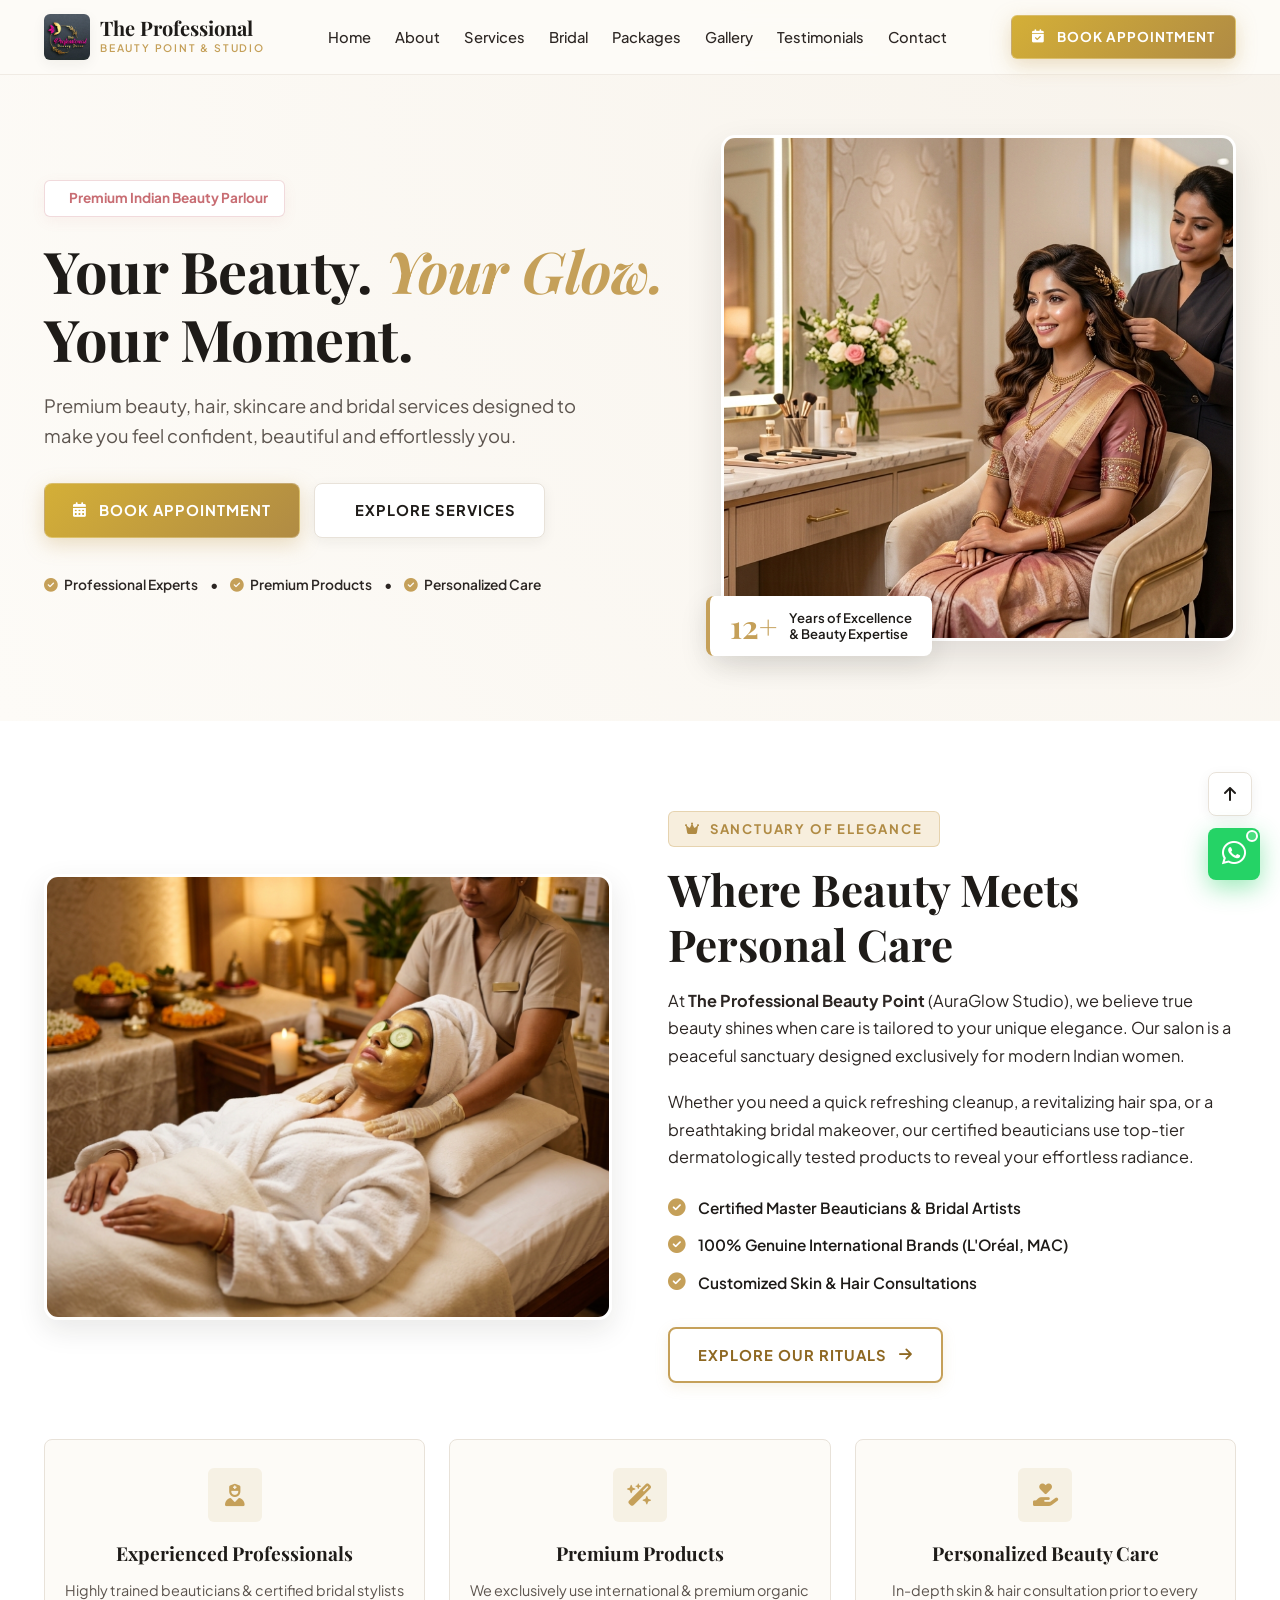
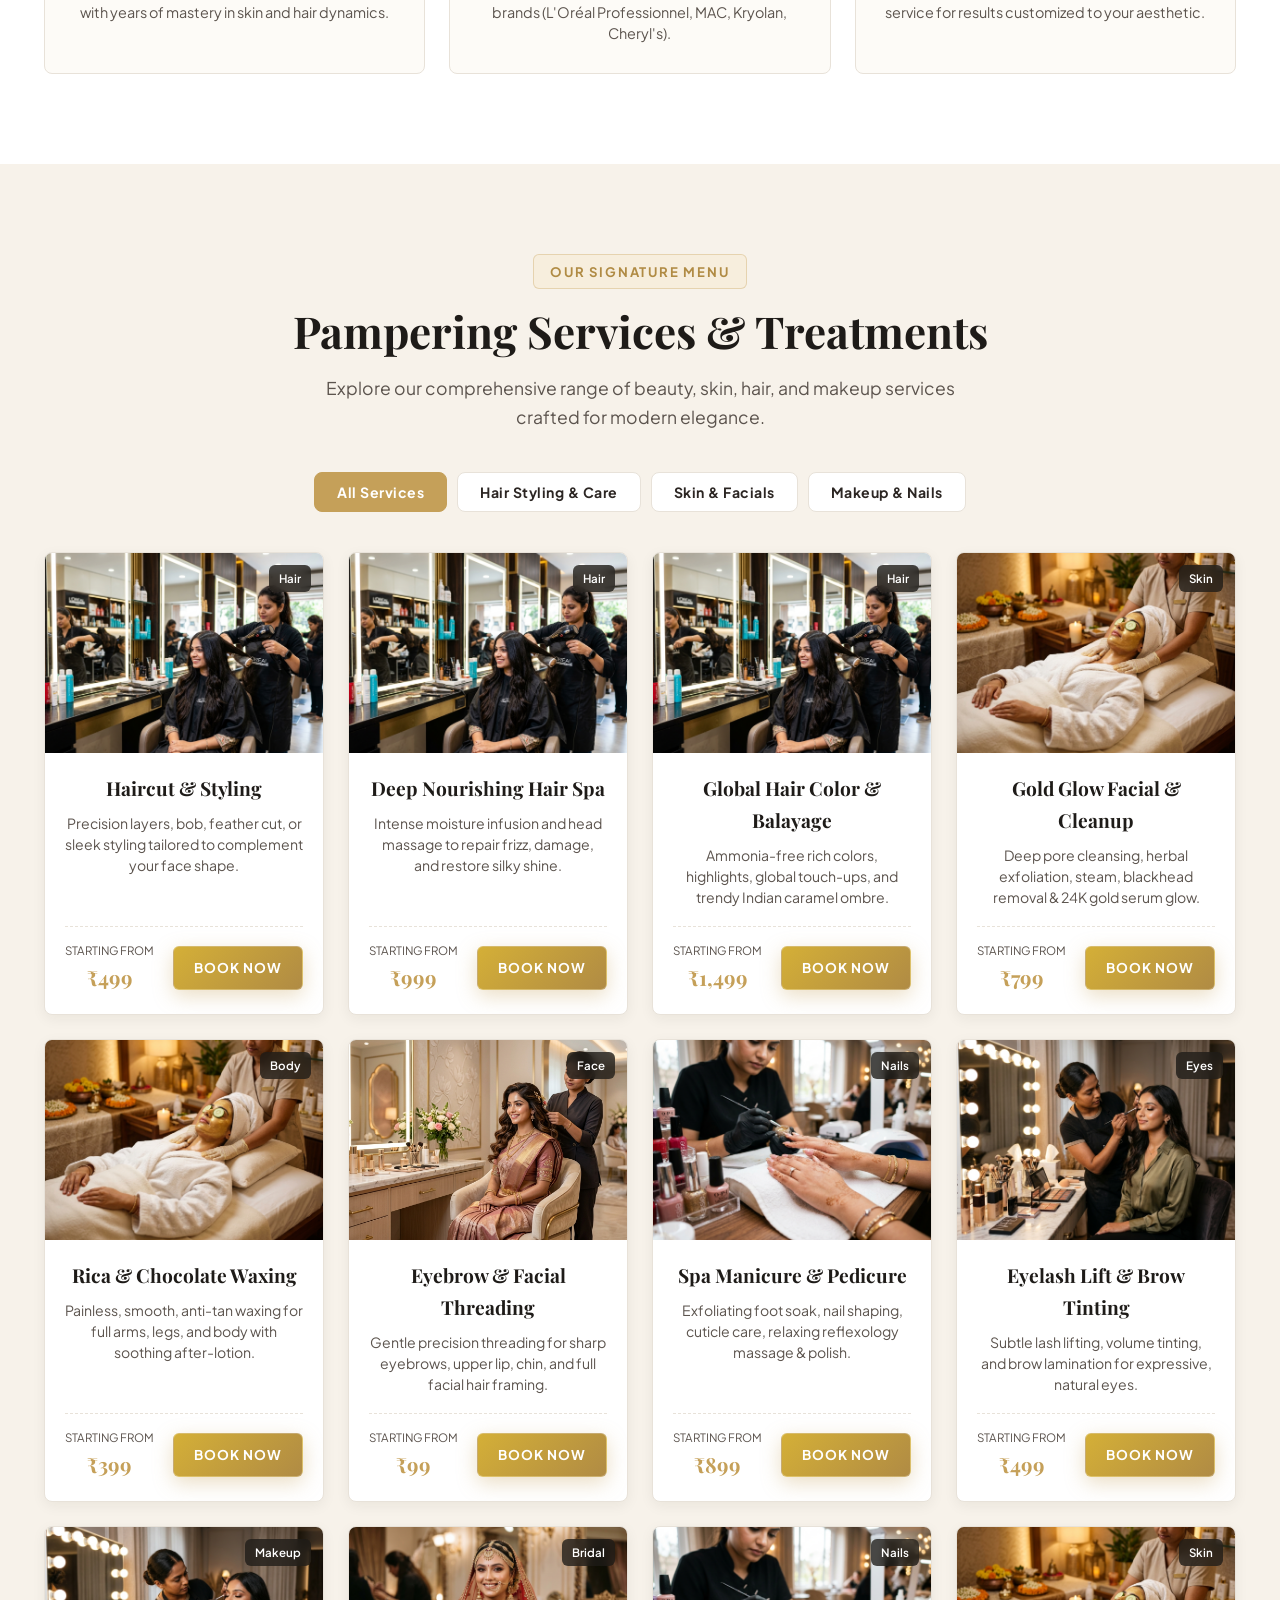
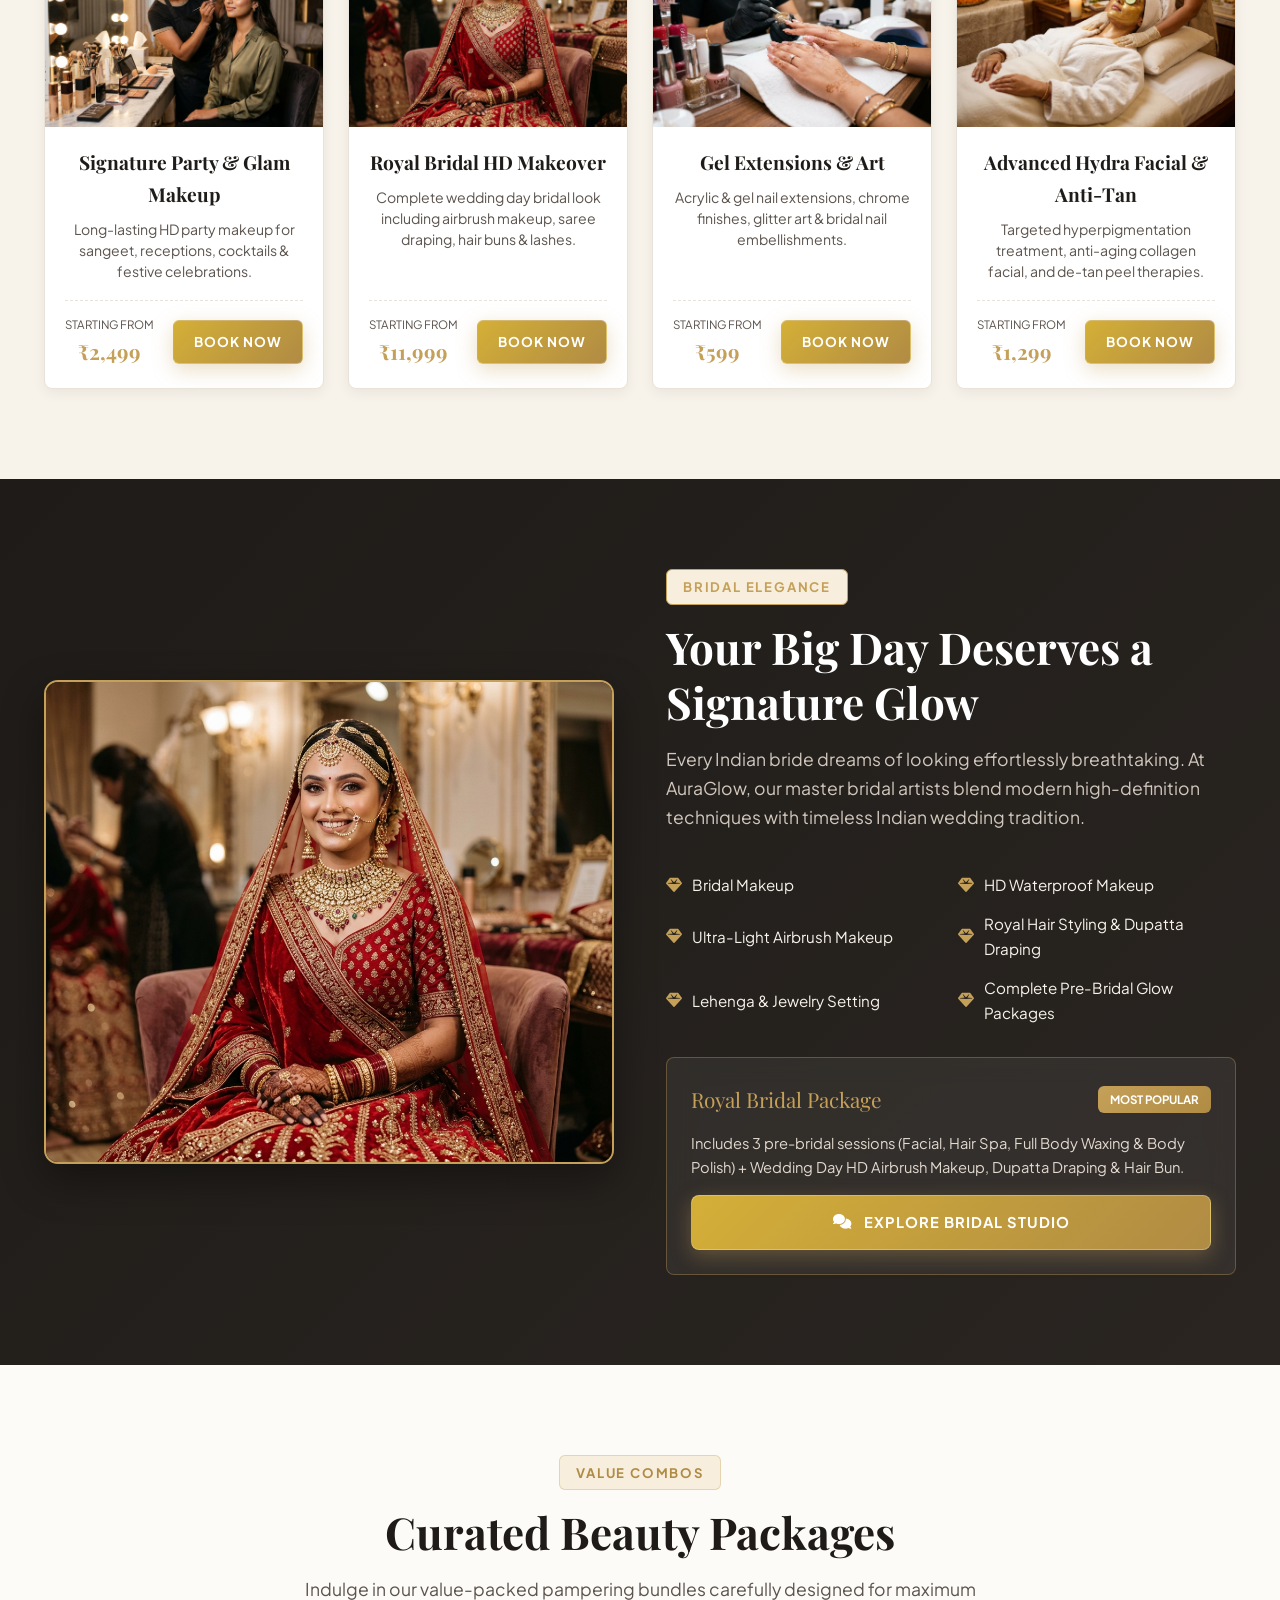
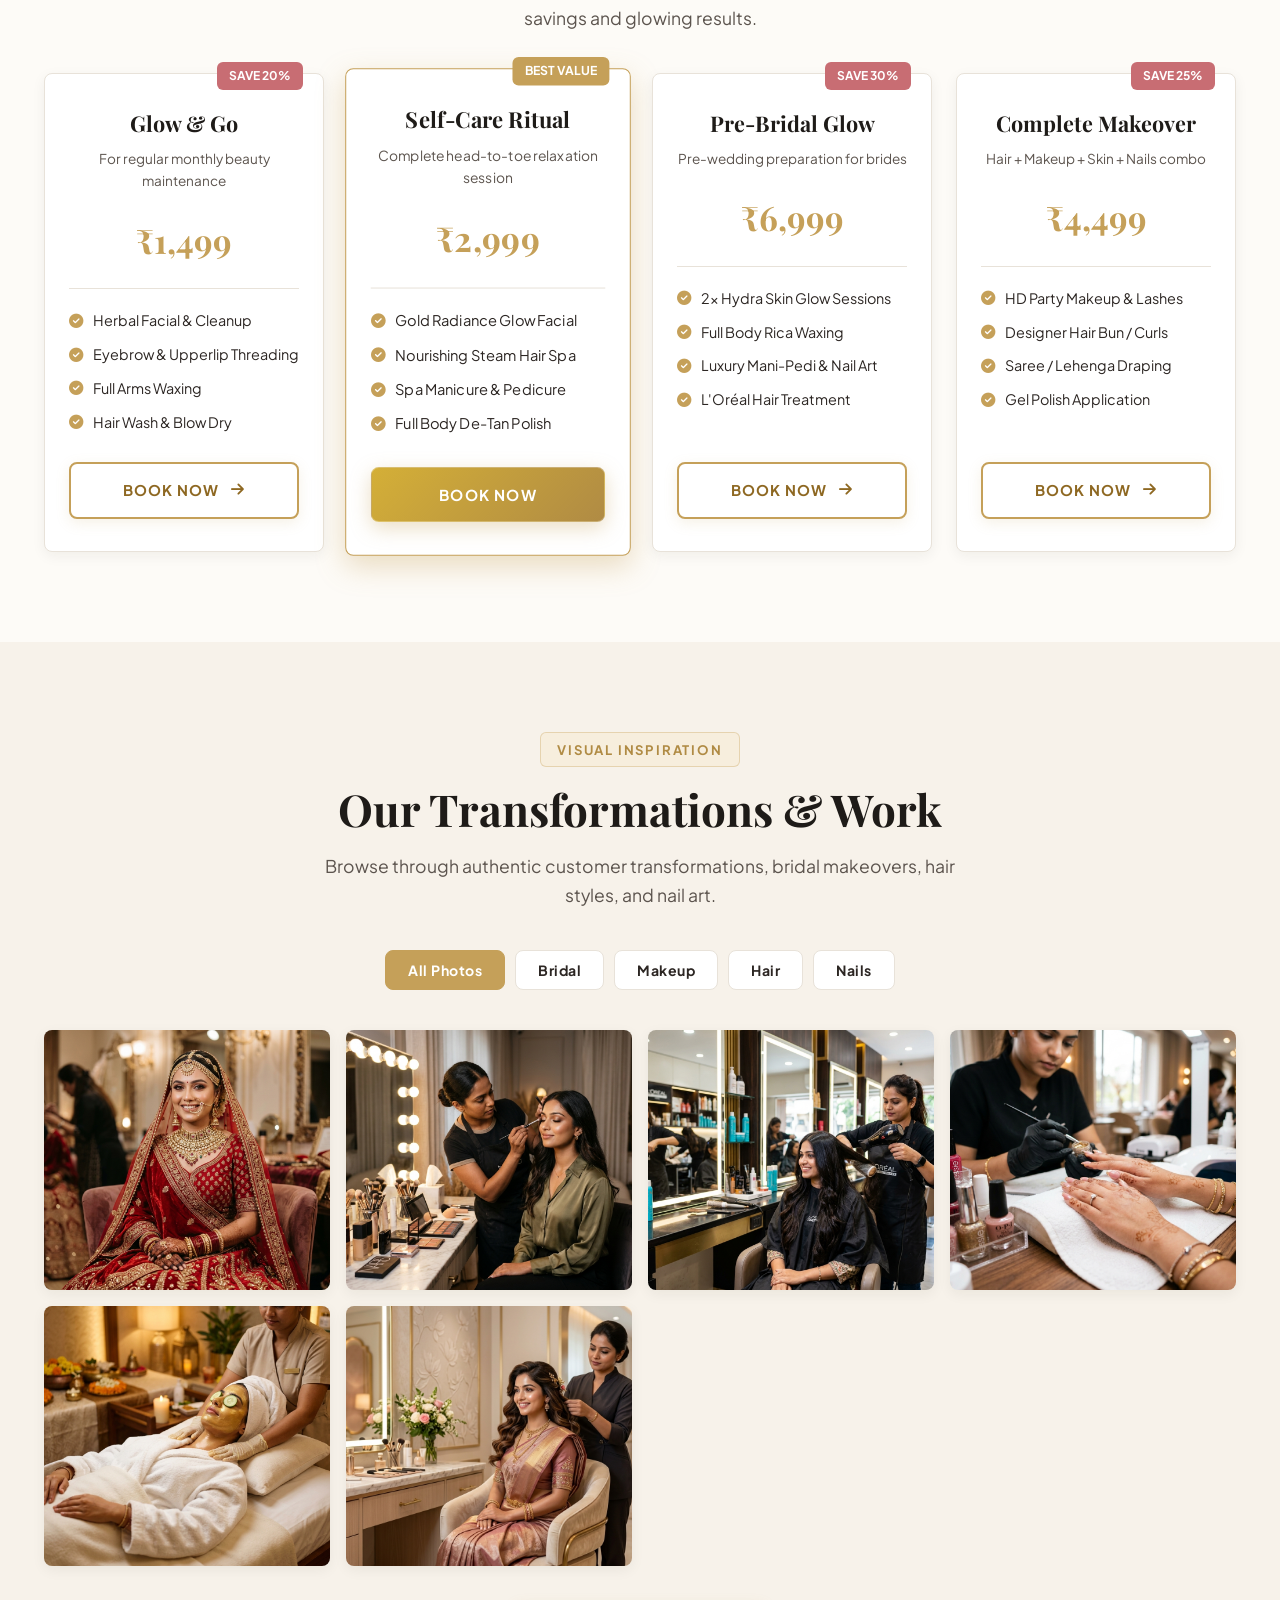
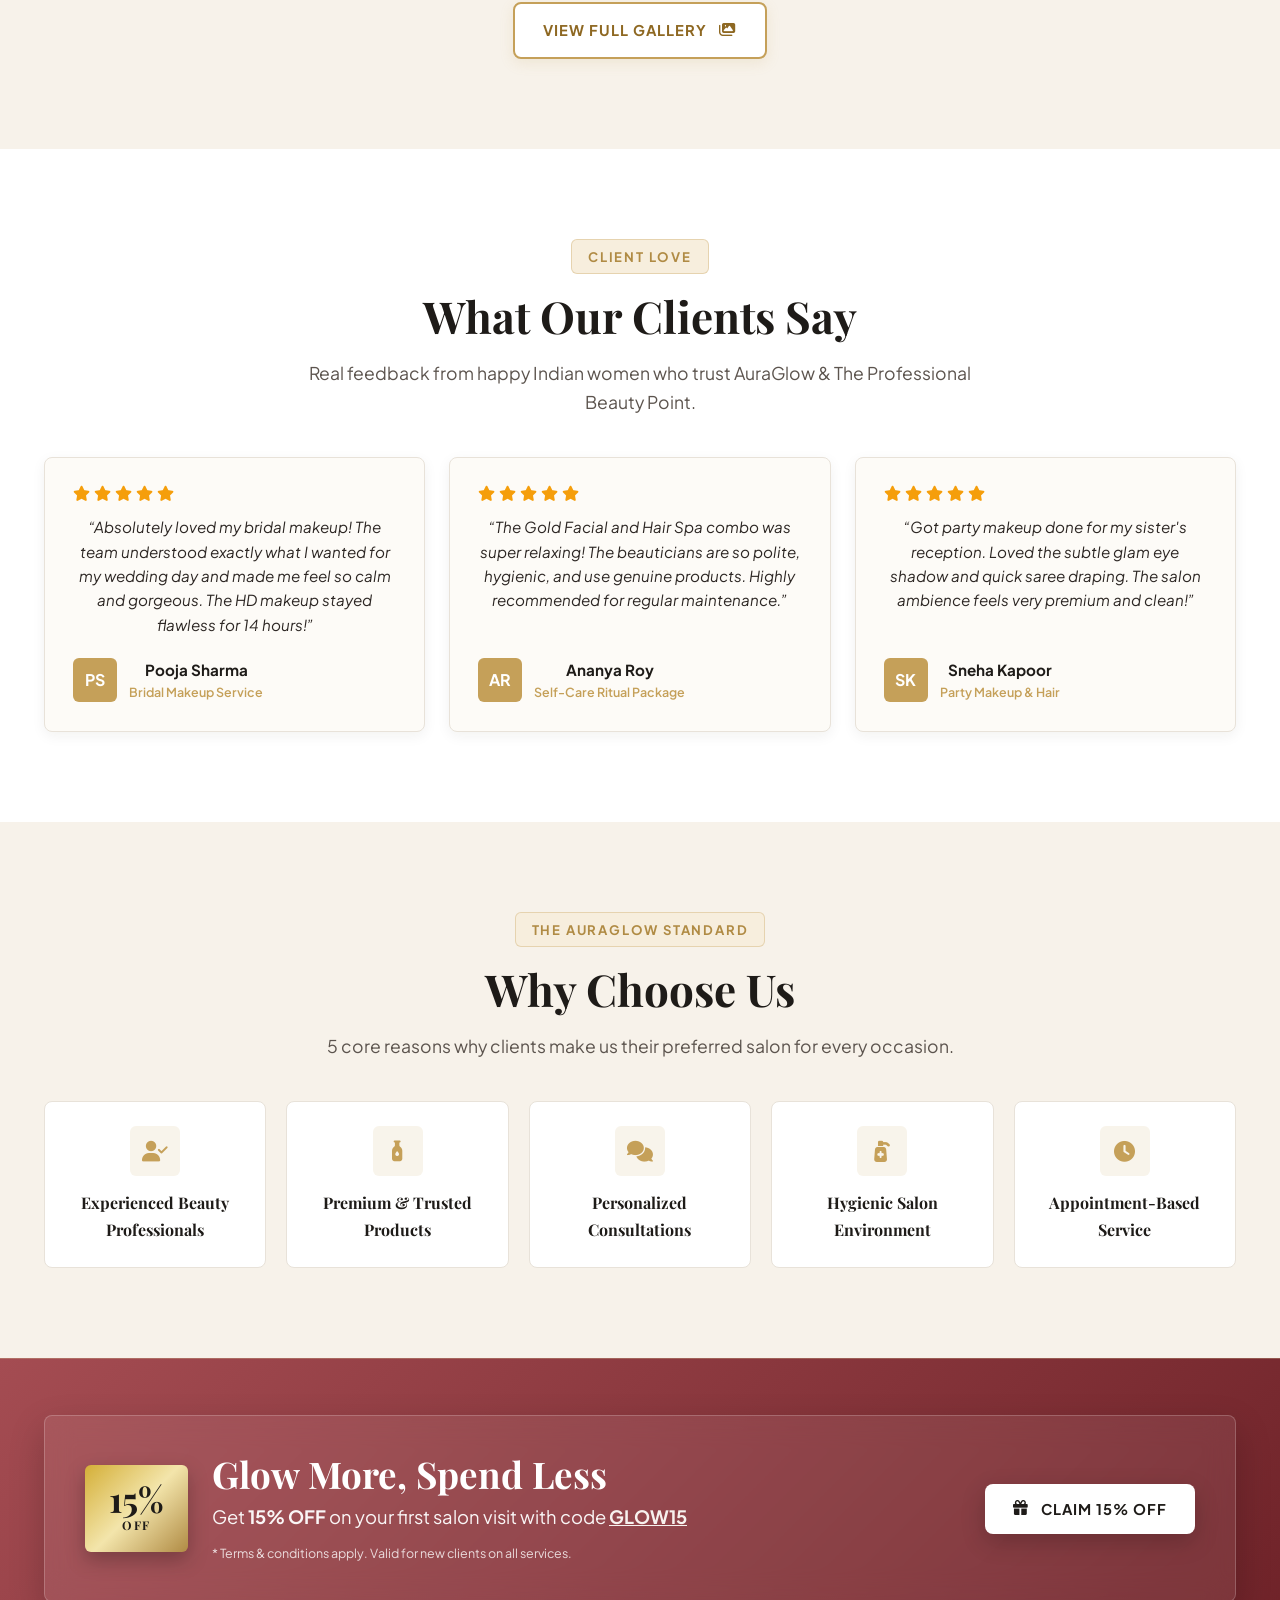
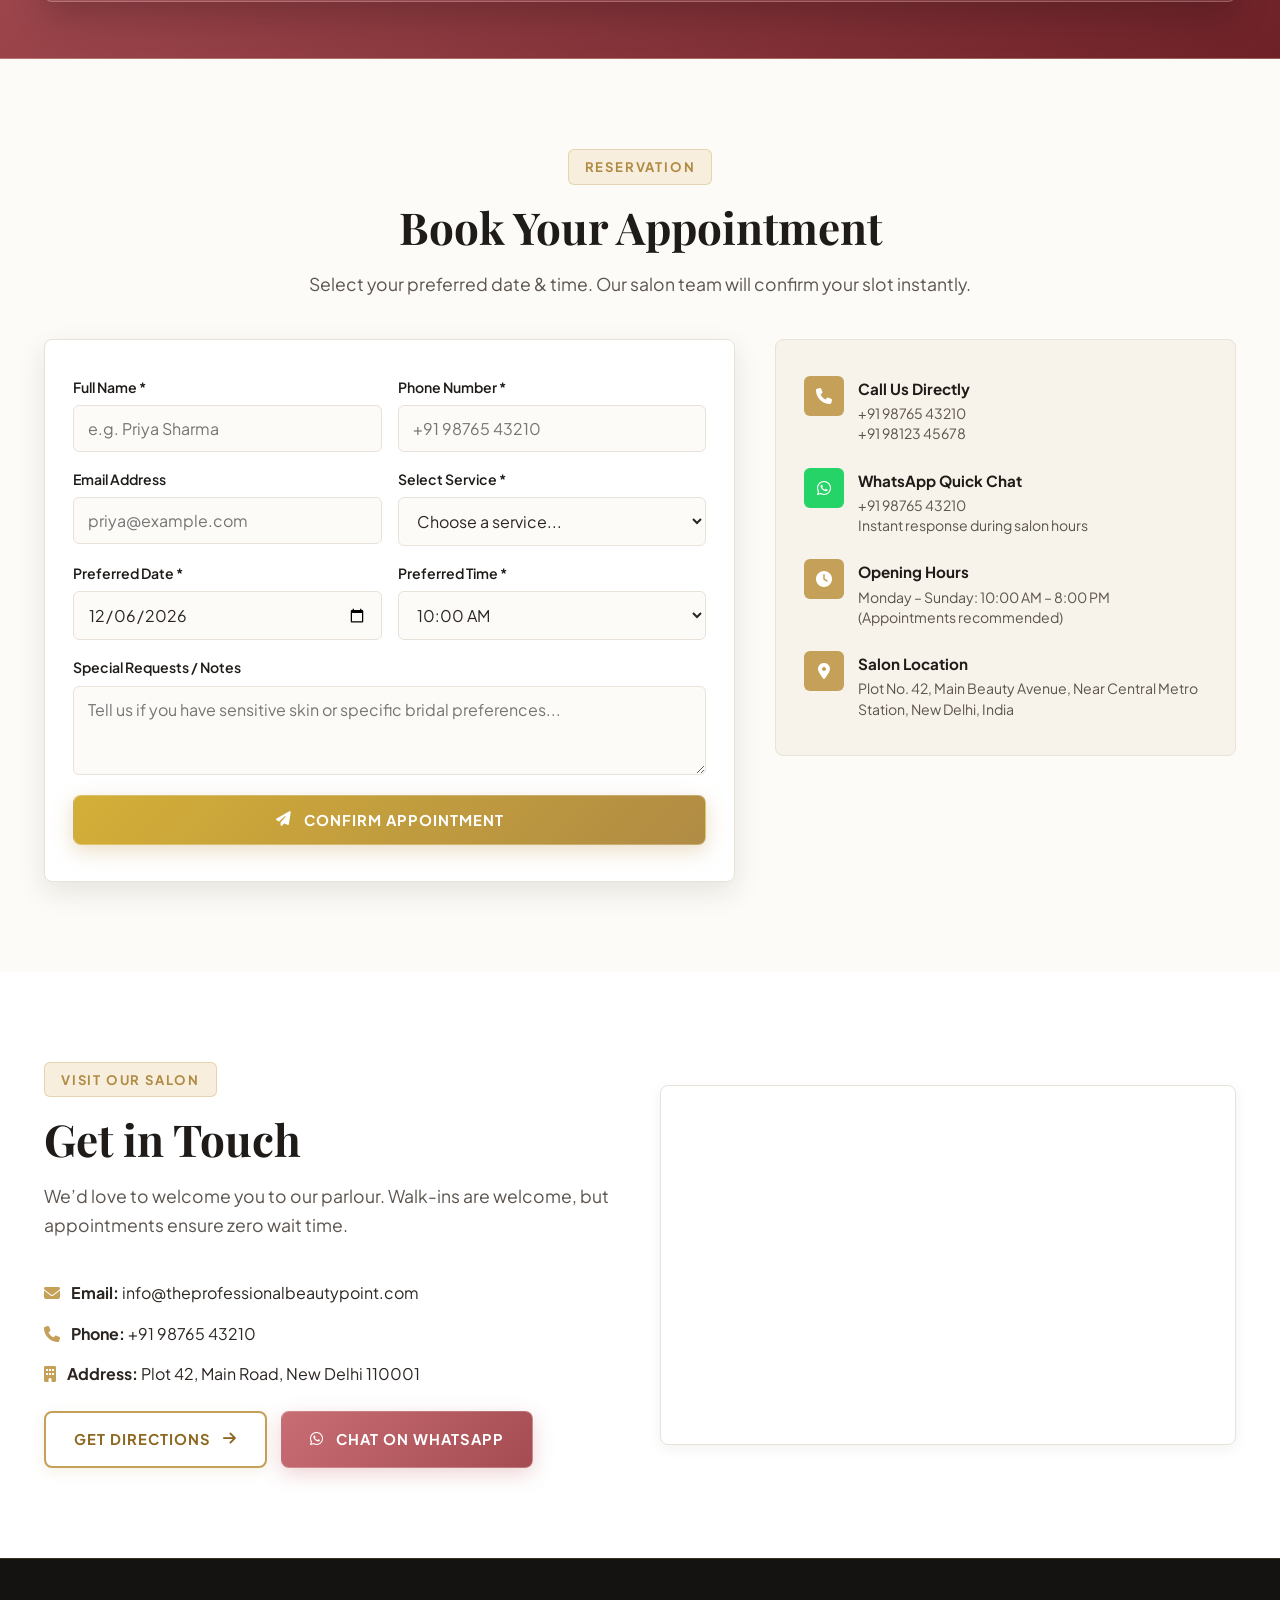
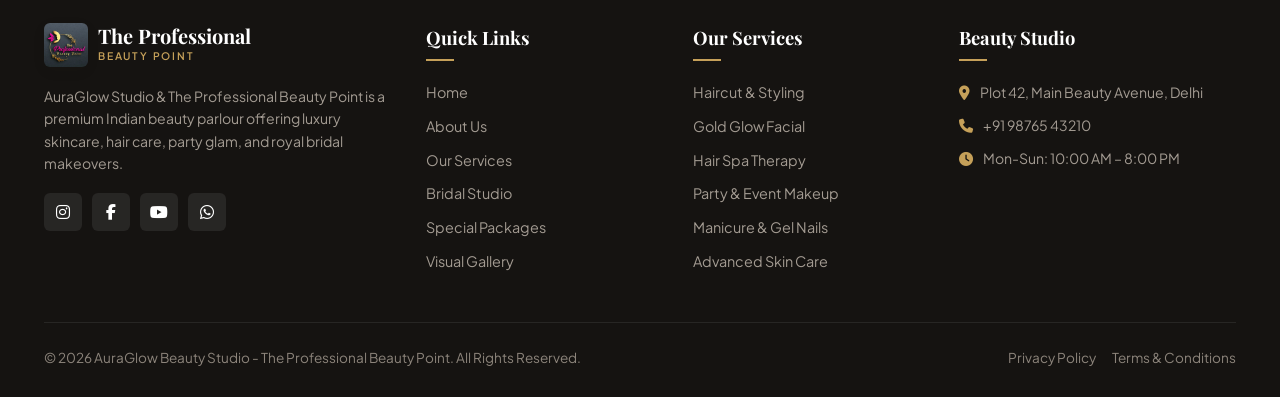
==== commit e82efc8b: "data" ====
--- a/index.html
+++ b/index.html
@@ -18,12 +18,12 @@
 <body>
 
   <!-- ==========================================================================
-       HEADER & NAVIGATION
+       HEADER & NAVIGATION (ALL SUBPAGES CONNECTED)
        ========================================================================== -->
   <header class="header">
     <div class="container navbar">
       <!-- Brand Logo & Title -->
-      <a href="#home" class="brand-logo-wrapper">
+      <a href="index.html" class="brand-logo-wrapper">
         <img src="assets/images/logo.jpg" alt="The Professional Beauty Point Logo" class="logo-img">
         <div class="brand-text">
           <span class="brand-title">The Professional</span>
@@ -34,20 +34,20 @@
       <!-- Desktop Nav Links -->
       <nav>
         <ul class="nav-links">
-          <li><a href="#home" class="nav-link active">Home</a></li>
-          <li><a href="#about" class="nav-link">About</a></li>
-          <li><a href="#services" class="nav-link">Services</a></li>
-          <li><a href="#bridal" class="nav-link">Bridal</a></li>
+          <li><a href="index.html" class="nav-link active">Home</a></li>
+          <li><a href="about.html" class="nav-link">About</a></li>
+          <li><a href="services.html" class="nav-link">Services</a></li>
+          <li><a href="bridal.html" class="nav-link">Bridal</a></li>
           <li><a href="#packages" class="nav-link">Packages</a></li>
-          <li><a href="#gallery" class="nav-link">Gallery</a></li>
+          <li><a href="gallery.html" class="nav-link">Gallery</a></li>
           <li><a href="#testimonials" class="nav-link">Testimonials</a></li>
-          <li><a href="#contact" class="nav-link">Contact</a></li>
+          <li><a href="contact.html" class="nav-link">Contact</a></li>
         </ul>
       </nav>
 
       <!-- Primary CTA Button -->
       <div class="header-cta">
-        <a href="#booking" class="btn btn-primary btn-sm">
+        <a href="contact.html#booking" class="btn btn-primary btn-sm">
           <i class="fa-solid fa-calendar-check"></i> Book Appointment
         </a>
       </div>
@@ -75,7 +75,7 @@
       </div>
 
       <nav class="mobile-nav-links">
-        <a href="#home" class="mobile-nav-link"><i class="fa-solid fa-house"></i> Home</a>
+        <a href="index.html" class="mobile-nav-link"><i class="fa-solid fa-house"></i> Home</a>
         <a href="about.html" class="mobile-nav-link"><i class="fa-solid fa-heart"></i> About Us</a>
         <a href="services.html" class="mobile-nav-link"><i class="fa-solid fa-spa"></i> Services</a>
         <a href="bridal.html" class="mobile-nav-link"><i class="fa-solid fa-crown"></i> Bridal Studio</a>
@@ -85,7 +85,7 @@
     </div>
 
     <div style="margin-top: 24px;">
-      <a href="#booking" class="btn btn-primary btn-full">
+      <a href="contact.html#booking" class="btn btn-primary btn-full">
         <i class="fa-solid fa-calendar-check"></i> Book Appointment
       </a>
     </div>
@@ -109,10 +109,10 @@
           </p>
           
           <div class="hero-cta-group">
-            <a href="#booking" class="btn btn-primary">
+            <a href="contact.html#booking" class="btn btn-primary">
               <i class="fa-solid fa-calendar-alt"></i> Book Appointment
             </a>
-            <a href="#services" class="btn btn-secondary">
+            <a href="services.html" class="btn btn-secondary">
               <i class="fa-solid fa-sparkles"></i> Explore Services
             </a>
           </div>
@@ -140,7 +140,7 @@
   </section>
 
   <!-- ==========================================================================
-       ABOUT SECTION (CRISP RECTANGULAR BUTTON)
+       ABOUT SECTION
        ========================================================================== -->
   <section id="about" class="about-section section-padding">
     <div class="container">
@@ -242,7 +242,7 @@
                 <span class="price-label">Starting From</span>
                 <span class="price-val">₹499</span>
               </div>
-              <button class="btn btn-primary btn-sm service-book-btn" data-service-name="Haircut & Styling">Book Now</button>
+              <a href="contact.html#booking" class="btn btn-primary btn-sm">Book Now</a>
             </div>
           </div>
         </div>
@@ -261,7 +261,7 @@
                 <span class="price-label">Starting From</span>
                 <span class="price-val">₹999</span>
               </div>
-              <button class="btn btn-primary btn-sm service-book-btn" data-service-name="Hair Spa">Book Now</button>
+              <a href="contact.html#booking" class="btn btn-primary btn-sm">Book Now</a>
             </div>
           </div>
         </div>
@@ -280,7 +280,7 @@
                 <span class="price-label">Starting From</span>
                 <span class="price-val">₹1,499</span>
               </div>
-              <button class="btn btn-primary btn-sm service-book-btn" data-service-name="Hair Color">Book Now</button>
+              <a href="contact.html#booking" class="btn btn-primary btn-sm">Book Now</a>
             </div>
           </div>
         </div>
@@ -299,7 +299,7 @@
                 <span class="price-label">Starting From</span>
                 <span class="price-val">₹799</span>
               </div>
-              <button class="btn btn-primary btn-sm service-book-btn" data-service-name="Facial & Cleanup">Book Now</button>
+              <a href="contact.html#booking" class="btn btn-primary btn-sm">Book Now</a>
             </div>
           </div>
         </div>
@@ -318,7 +318,7 @@
                 <span class="price-label">Starting From</span>
                 <span class="price-val">₹399</span>
               </div>
-              <button class="btn btn-primary btn-sm service-book-btn" data-service-name="Waxing">Book Now</button>
+              <a href="contact.html#booking" class="btn btn-primary btn-sm">Book Now</a>
             </div>
           </div>
         </div>
@@ -337,7 +337,7 @@
                 <span class="price-label">Starting From</span>
                 <span class="price-val">₹99</span>
               </div>
-              <button class="btn btn-primary btn-sm service-book-btn" data-service-name="Threading">Book Now</button>
+              <a href="contact.html#booking" class="btn btn-primary btn-sm">Book Now</a>
             </div>
           </div>
         </div>
@@ -356,7 +356,7 @@
                 <span class="price-label">Starting From</span>
                 <span class="price-val">₹899</span>
               </div>
-              <button class="btn btn-primary btn-sm service-book-btn" data-service-name="Manicure & Pedicure">Book Now</button>
+              <a href="contact.html#booking" class="btn btn-primary btn-sm">Book Now</a>
             </div>
           </div>
         </div>
@@ -375,7 +375,7 @@
                 <span class="price-label">Starting From</span>
                 <span class="price-val">₹499</span>
               </div>
-              <button class="btn btn-primary btn-sm service-book-btn" data-service-name="Eyelash & Brow Services">Book Now</button>
+              <a href="contact.html#booking" class="btn btn-primary btn-sm">Book Now</a>
             </div>
           </div>
         </div>
@@ -394,7 +394,7 @@
                 <span class="price-label">Starting From</span>
                 <span class="price-val">₹2,499</span>
               </div>
-              <button class="btn btn-primary btn-sm service-book-btn" data-service-name="Party Makeup">Book Now</button>
+              <a href="contact.html#booking" class="btn btn-primary btn-sm">Book Now</a>
             </div>
           </div>
         </div>
@@ -413,7 +413,7 @@
                 <span class="price-label">Starting From</span>
                 <span class="price-val">₹11,999</span>
               </div>
-              <button class="btn btn-primary btn-sm service-book-btn" data-service-name="Bridal Makeup">Book Now</button>
+              <a href="contact.html#booking" class="btn btn-primary btn-sm">Book Now</a>
             </div>
           </div>
         </div>
@@ -432,7 +432,7 @@
                 <span class="price-label">Starting From</span>
                 <span class="price-val">₹599</span>
               </div>
-              <button class="btn btn-primary btn-sm service-book-btn" data-service-name="Nail Care">Book Now</button>
+              <a href="contact.html#booking" class="btn btn-primary btn-sm">Book Now</a>
             </div>
           </div>
         </div>
@@ -451,7 +451,7 @@
                 <span class="price-label">Starting From</span>
                 <span class="price-val">₹1,299</span>
               </div>
-              <button class="btn btn-primary btn-sm service-book-btn" data-service-name="Skin Treatments">Book Now</button>
+              <a href="contact.html#booking" class="btn btn-primary btn-sm">Book Now</a>
             </div>
           </div>
         </div>
@@ -495,8 +495,8 @@
             <p style="font-size: 0.92rem; color: #E2D9CF; margin-bottom: 16px;">
               Includes 3 pre-bridal sessions (Facial, Hair Spa, Full Body Waxing & Body Polish) + Wedding Day HD Airbrush Makeup, Dupatta Draping & Hair Bun.
             </p>
-            <a href="#booking" class="btn btn-primary btn-full">
-              <i class="fa-solid fa-comments"></i> Book Bridal Consultation
+            <a href="bridal.html" class="btn btn-primary btn-full">
+              <i class="fa-solid fa-comments"></i> Explore Bridal Studio
             </a>
           </div>
         </div>
@@ -530,9 +530,9 @@
             <li class="package-feature-item"><i class="fa-solid fa-check-circle"></i> Full Arms Waxing</li>
             <li class="package-feature-item"><i class="fa-solid fa-check-circle"></i> Hair Wash & Blow Dry</li>
           </ul>
-          <button class="btn btn-outline-gold btn-full package-book-btn" data-service-name="Glow & Go Package">
+          <a href="contact.html#booking" class="btn btn-outline-gold btn-full">
             Book Now <i class="fa-solid fa-arrow-right"></i>
-          </button>
+          </a>
         </div>
 
         <!-- Package 2: Self-Care Ritual (Featured) -->
@@ -549,7 +549,7 @@
             <li class="package-feature-item"><i class="fa-solid fa-check-circle"></i> Spa Manicure & Pedicure</li>
             <li class="package-feature-item"><i class="fa-solid fa-check-circle"></i> Full Body De-Tan Polish</li>
           </ul>
-          <button class="btn btn-primary btn-full package-book-btn" data-service-name="Self-Care Ritual Package">Book Now</button>
+          <a href="contact.html#booking" class="btn btn-primary btn-full">Book Now</a>
         </div>
 
         <!-- Package 3: Bridal Glow -->
@@ -566,9 +566,9 @@
             <li class="package-feature-item"><i class="fa-solid fa-check-circle"></i> Luxury Mani-Pedi & Nail Art</li>
             <li class="package-feature-item"><i class="fa-solid fa-check-circle"></i> L'Oréal Hair Treatment</li>
           </ul>
-          <button class="btn btn-outline-gold btn-full package-book-btn" data-service-name="Pre-Bridal Glow Package">
+          <a href="contact.html#booking" class="btn btn-outline-gold btn-full">
             Book Now <i class="fa-solid fa-arrow-right"></i>
-          </button>
+          </a>
         </div>
 
         <!-- Package 4: Complete Makeover -->
@@ -585,9 +585,9 @@
             <li class="package-feature-item"><i class="fa-solid fa-check-circle"></i> Saree / Lehenga Draping</li>
             <li class="package-feature-item"><i class="fa-solid fa-check-circle"></i> Gel Polish Application</li>
           </ul>
-          <button class="btn btn-outline-gold btn-full package-book-btn" data-service-name="Complete Makeover Package">
+          <a href="contact.html#booking" class="btn btn-outline-gold btn-full">
             Book Now <i class="fa-solid fa-arrow-right"></i>
-          </button>
+          </a>
         </div>
       </div>
     </div>
@@ -660,6 +660,12 @@
             <h4 class="gallery-title">Sangeet Event Hair Styling</h4>
           </div>
         </div>
+      </div>
+      
+      <div style="margin-top: 36px;">
+        <a href="gallery.html" class="btn btn-outline-gold">
+          View Full Gallery <i class="fa-solid fa-images"></i>
+        </a>
       </div>
     </div>
   </section>
@@ -997,11 +1003,11 @@
         <div class="footer-col">
           <h4>Quick Links</h4>
           <div class="footer-links">
-            <a href="#home">Home</a>
+            <a href="index.html">Home</a>
             <a href="about.html">About Us</a>
             <a href="services.html">Our Services</a>
             <a href="bridal.html">Bridal Studio</a>
-            <a href="#packages">Special Packages</a>
+            <a href="index.html#packages">Special Packages</a>
             <a href="gallery.html">Visual Gallery</a>
           </div>
         </div>
